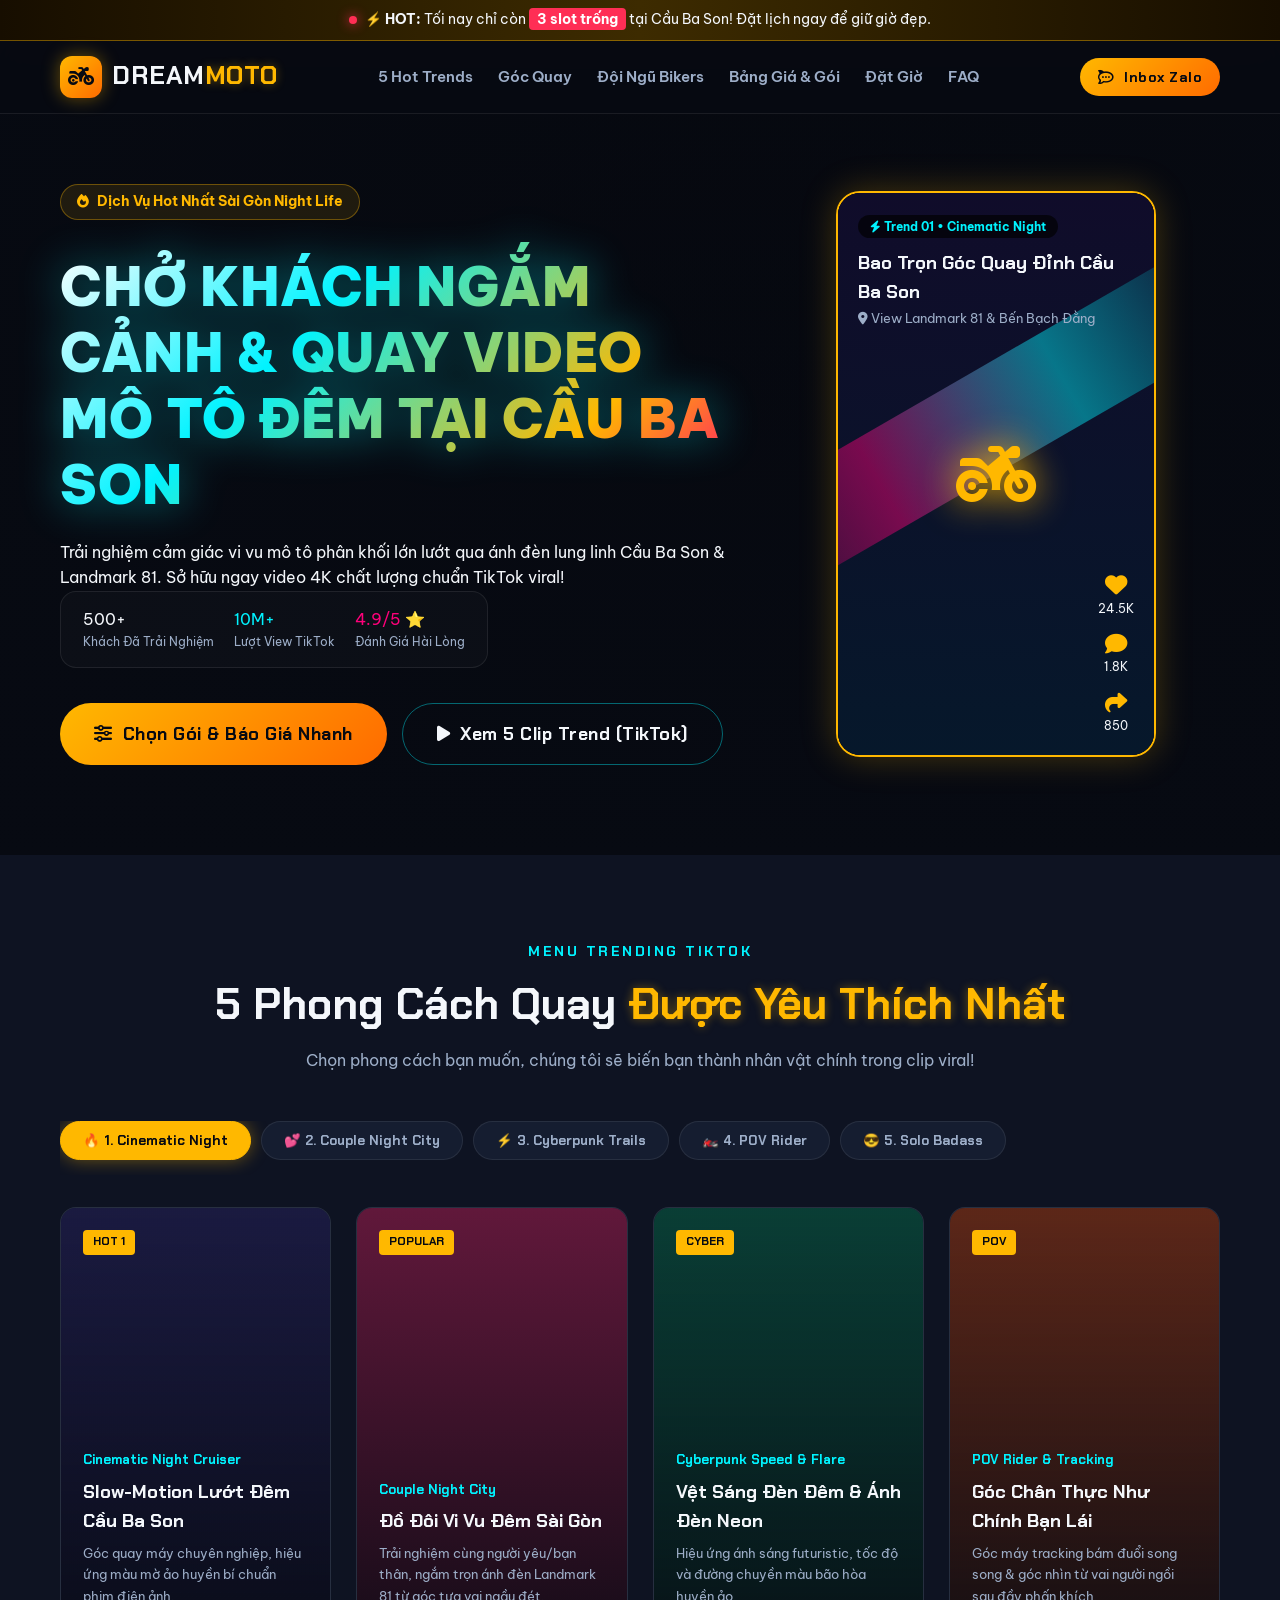
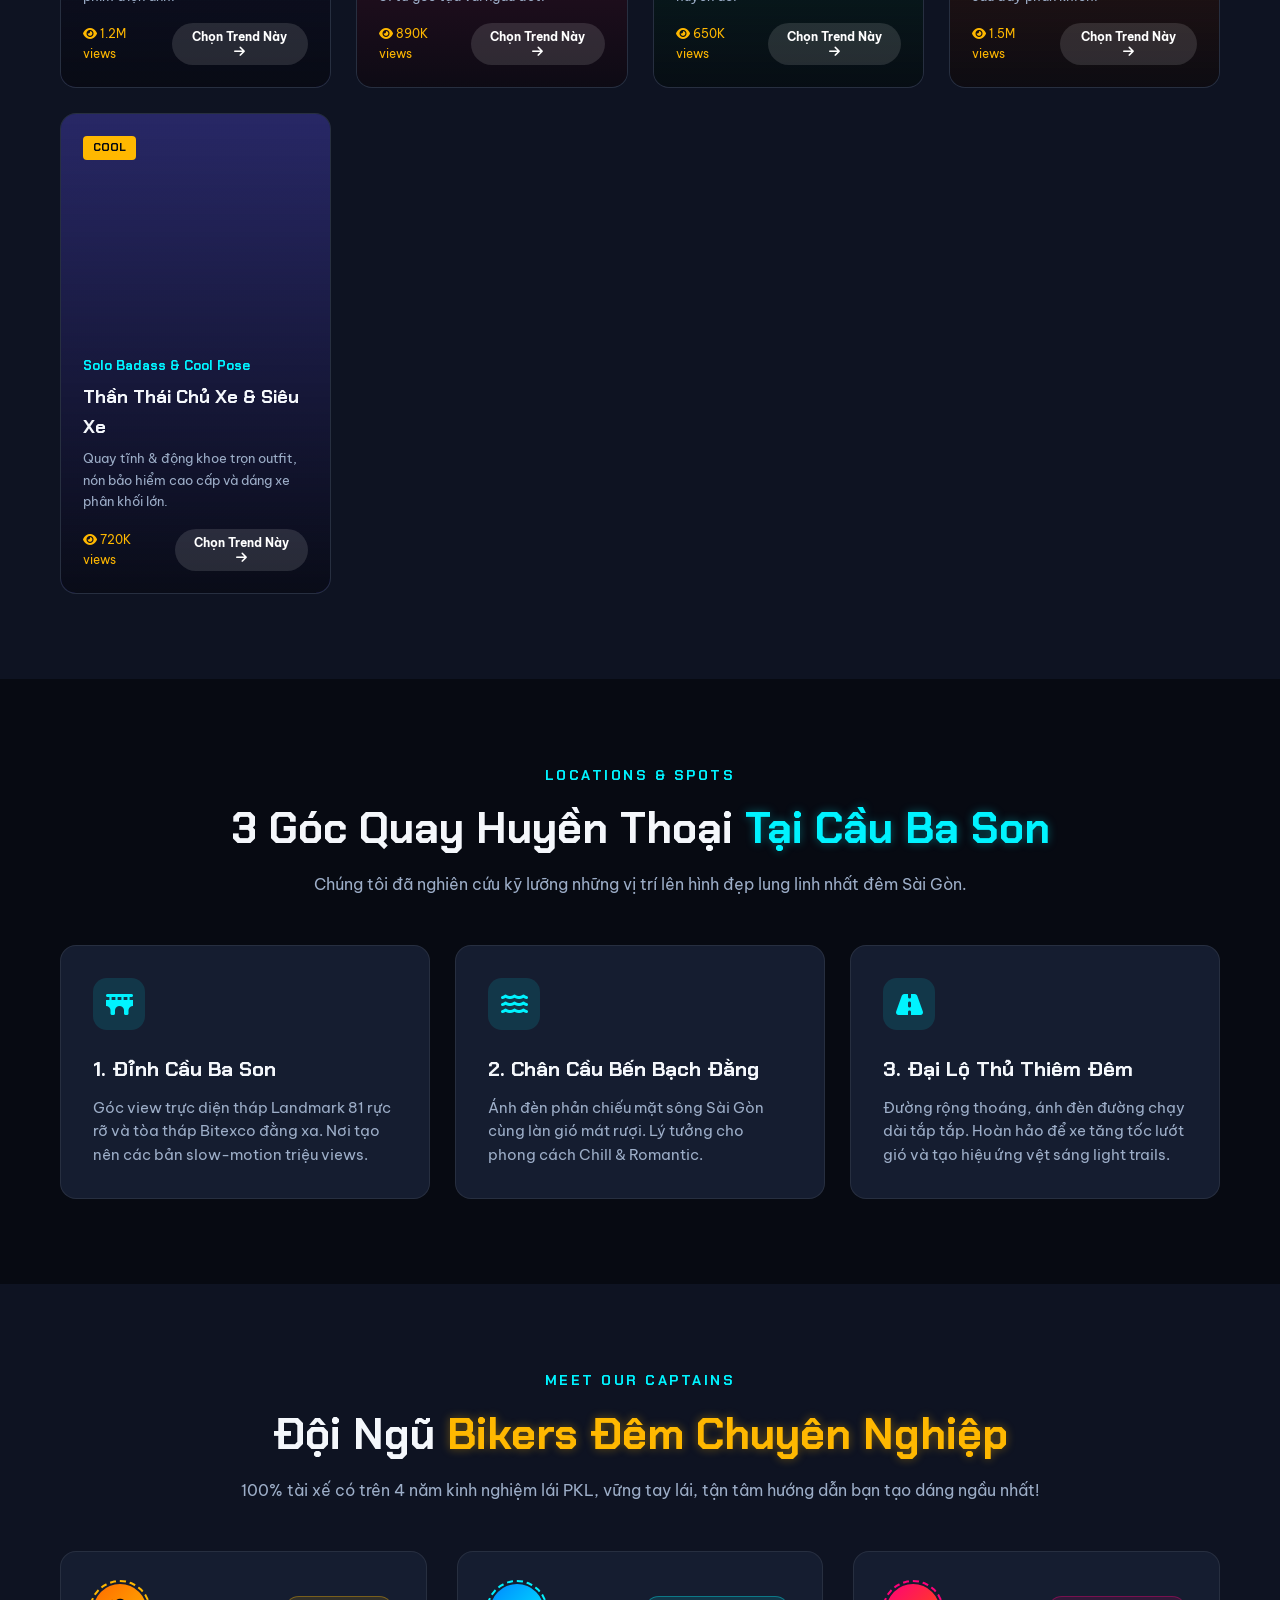
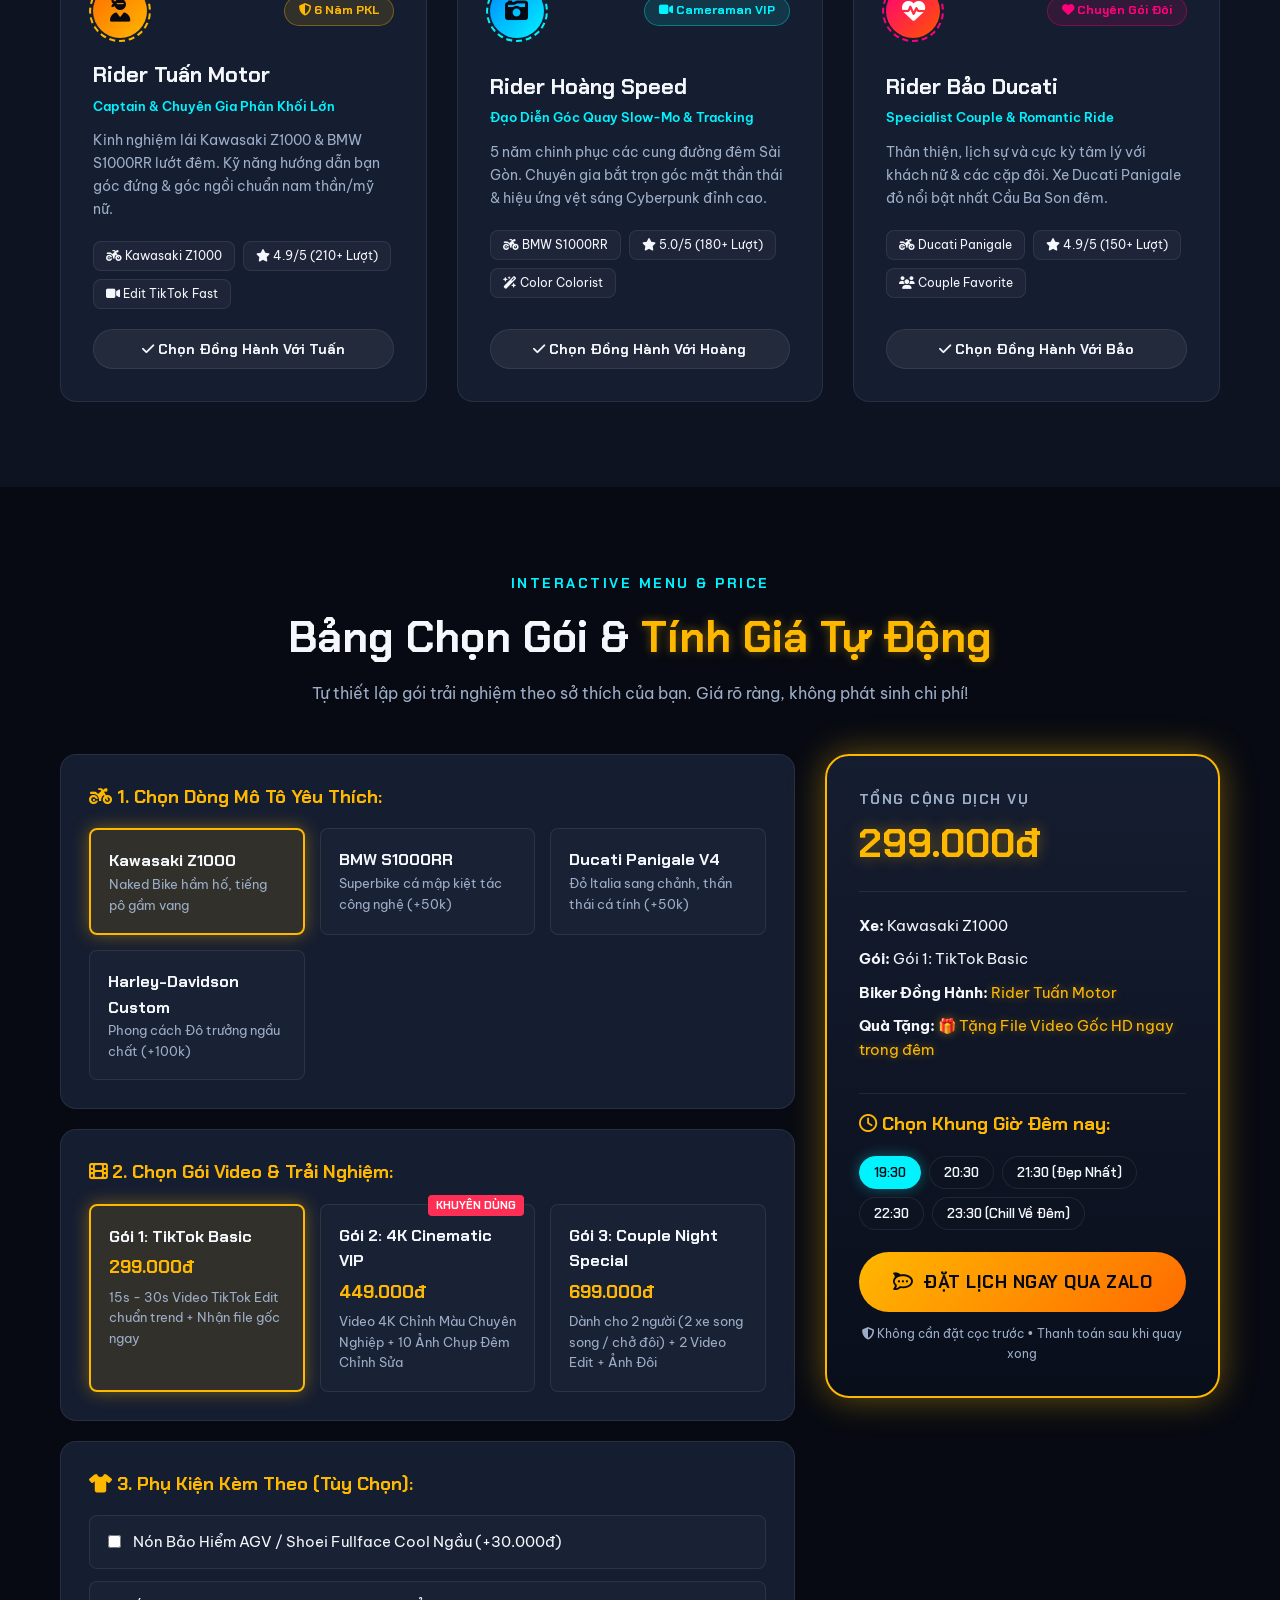
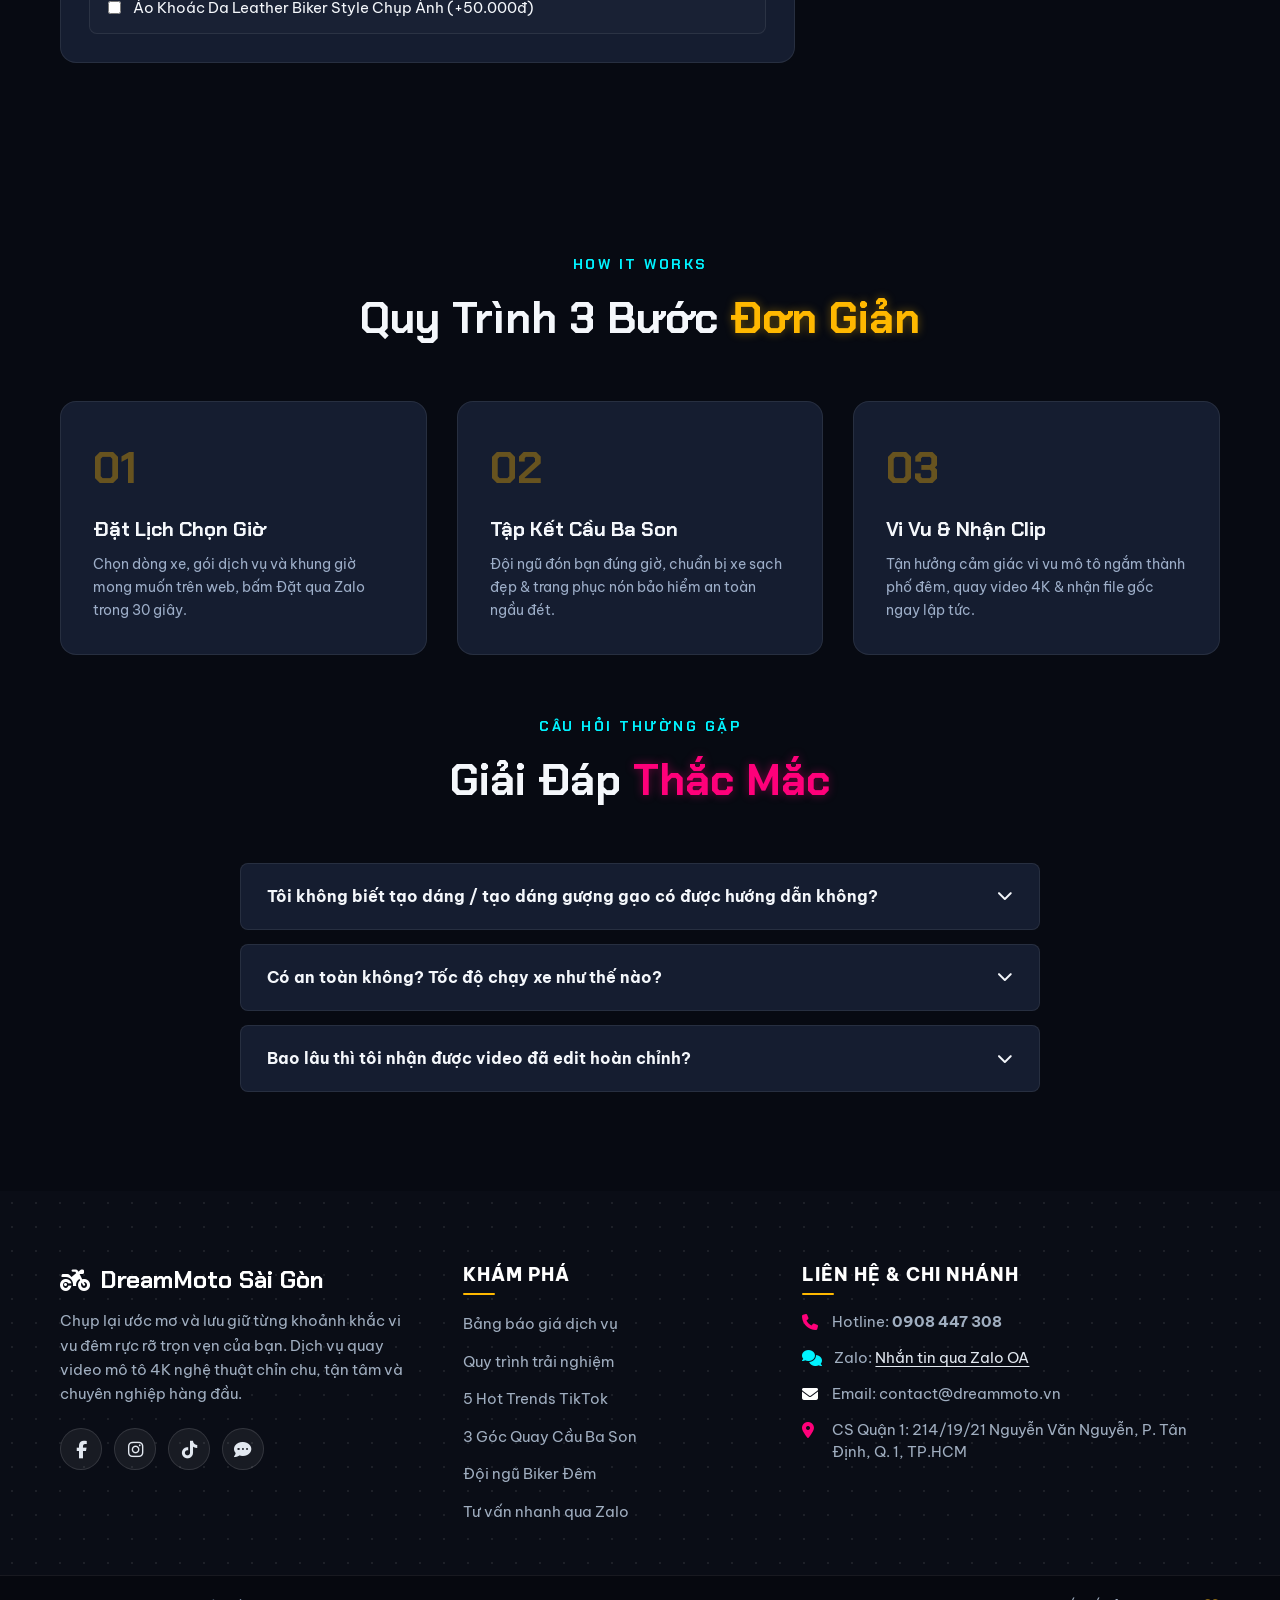
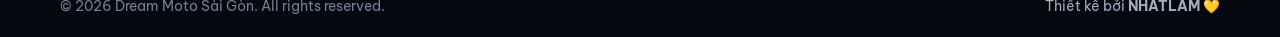
==== DreamMotoNight/index.html @ 0bbf0a32 "Xóa 2 dòng chi nhánh CS Thủ Đức & CS Bạch Đằng ở chân trang theo đúng ảnh chụp yêu cầu của khách hàn" ====
<!DOCTYPE html>
<html lang="vi">
<head>
  <meta charset="UTF-8">
  <meta name="viewport" content="width=device-width, initial-scale=1.0">
  <title>Dream Moto Night Ride | Trải Nghiệm & Quay Video Mô Tô Đêm Cầu Ba Son</title>
  <meta name="description" content="Dịch vụ chở khách ngắm cảnh & quay video mô tô phân khối lớn vào ban đêm tại Cầu Ba Son. Video TikTok/Reels 4K đỉnh cao, nhận file ngay!">
  
  <!-- Google Fonts: Be Vietnam Pro (Chuẩn 100% Tiếng Việt) + Chakra Petch (High-Energy Racing/Cyber) -->
  <link rel="preconnect" href="https://fonts.googleapis.com">
  <link rel="preconnect" href="https://fonts.gstatic.com" crossorigin>
  <link href="https://fonts.googleapis.com/css2?family=Be+Vietnam+Pro:ital,wght@0,400;0,500;0,600;0,700;0,800;0,900;1,400;1,700&family=Chakra+Petch:wght@500;600;700;900&display=swap" rel="stylesheet">
  
  <!-- FontAwesome Icons -->
  <link rel="stylesheet" href="https://cdnjs.cloudflare.com/ajax/libs/font-awesome/6.4.0/css/all.min.css">
  
  <link rel="stylesheet" href="style.css">
</head>
<body>

  <!-- Top Announcement Bar -->
  <div class="announcement-bar">
    <div class="announcement-content">
      <span class="live-dot"></span>
      <span class="announcement-text">⚡ <strong>HOT:</strong> Tối nay chỉ còn <span class="highlight-badge">3 slot trống</span> tại Cầu Ba Son! Đặt lịch ngay để giữ giờ đẹp.</span>
    </div>
  </div>

  <!-- Header / Navigation -->
  <header class="main-header">
    <div class="container header-container">
      <a href="#" class="logo">
        <span class="logo-icon"><i class="fa-solid fa-motorcycle"></i></span>
        <span class="logo-text">DREAM<span class="gold-text">MOTO</span></span>
      </a>
      <nav class="desktop-nav">
        <a href="#trends">5 Hot Trends</a>
        <a href="#spots">Góc Quay</a>
        <a href="#bikers">Đội Ngũ Bikers</a>
        <a href="#calculator">Bảng Giá & Gói</a>
        <a href="#slots">Đặt Giờ</a>
        <a href="#faq">FAQ</a>
      </nav>
      <div class="header-actions">
        <a href="https://zalo.me/0900000000" target="_blank" class="btn btn-primary btn-sm btn-glow">
          <i class="fa-brands fa-rocketchat"></i> Inbox Zalo
        </a>
      </div>
    </div>
  </header>

  <!-- Hero Section -->
  <section id="hero" class="hero-section">
    <!-- Background Video Autoloop (Giảm sáng 65% để tôn chữ) -->
    <video class="hero-video-bg" autoplay loop muted playsinline id="heroVideoBg">
      <source id="heroVideoSource" src="https://assets.mixkit.co/videos/preview/mixkit-top-view-of-motorcycles-driving-on-a-highway-41551-large.mp4" type="video/mp4">
    </video>
    <div class="hero-bg-overlay"></div>
    <div class="container hero-grid">
      <div class="hero-text-content">
        <div class="hero-badge" id="heroBadge">
          <i class="fa-solid fa-fire text-gold"></i> Dịch Vụ Hot Nhất Sài Gòn Night Life
        </div>
        <h1 class="hero-title" id="heroTitle">CHỞ KHÁCH NGẮM CẢNH & QUAY VIDEO MÔ TÔ ĐÊM TẠI CẦU BA SON</h1>
        <p class="hero-subtitle" id="heroSubtitle">Trải nghiệm cảm giác vi vu mô tô phân khối lớn lướt qua ánh đèn lung linh Cầu Ba Son & Landmark 81. Sở hữu ngay video 4K chất lượng chuẩn TikTok viral!</p>

        <!-- Stats Counter -->
        <div class="hero-stats">
          <div class="stat-item">
            <div class="stat-number" id="stat1Num">500+</div>
            <div class="stat-label" id="stat1Txt">Khách Đã Trải Nghiệm</div>
          </div>
          <div class="stat-item">
            <div class="stat-number text-cyan" id="stat2Num">10M+</div>
            <div class="stat-label" id="stat2Txt">Lượt View TikTok</div>
          </div>
          <div class="stat-item">
            <div class="stat-number text-magenta" id="stat3Num">4.9/5 <i class="fa-solid fa-star text-gold" style="font-size:1.1rem"></i></div>
            <div class="stat-label" id="stat3Txt">Đánh Giá Hài Lòng</div>
          </div>
        </div>

        <!-- Hero CTAs -->
        <div class="hero-cta-group">
          <a href="#calculator" class="btn btn-primary btn-lg btn-glow">
            <i class="fa-solid fa-sliders"></i> Chọn Gói & Báo Giá Nhanh
          </a>
          <a href="#trends" class="btn btn-outline btn-lg">
            <i class="fa-solid fa-play"></i> Xem 5 Clip Trend (TikTok)
          </a>
        </div>
      </div>

      <!-- Hero TikTok Card Feature -->
      <div class="hero-visual">
        <div class="hero-card-916">
          <div class="video-preview-box">
            <div class="mock-video-bg">
              <div class="video-light-trail"></div>
              <div class="motorcycle-silhoette">
                <i class="fa-solid fa-motorcycle rider-icon"></i>
              </div>
            </div>
            <div class="video-overlay-info">
              <span class="trend-tag"><i class="fa-solid fa-bolt"></i> Trend 01 • Cinematic Night</span>
              <h3>Bao Trọn Góc Quay Đỉnh Cầu Ba Son</h3>
              <p><i class="fa-solid fa-location-dot"></i> View Landmark 81 & Bến Bạch Đằng</p>
            </div>
            <div class="tiktok-actions-overlay">
              <div class="tiktok-btn"><i class="fa-solid fa-heart"></i> <span>24.5K</span></div>
              <div class="tiktok-btn"><i class="fa-solid fa-comment"></i> <span>1.8K</span></div>
              <div class="tiktok-btn"><i class="fa-solid fa-share"></i> <span>850</span></div>
            </div>
          </div>
        </div>
      </div>
    </div>
  </section>

  <!-- 5 Hot Trends TikTok Showcase Section -->
  <section id="trends" class="trends-section">
    <div class="container">
      <div class="section-header text-center">
        <span class="sub-title">MENU TRENDING TIKTOK</span>
        <h2 class="section-title">5 Phong Cách Quay <span class="gold-text">Được Yêu Thích Nhất</span></h2>
        <p class="section-desc">Chọn phong cách bạn muốn, chúng tôi sẽ biến bạn thành nhân vật chính trong clip viral!</p>
      </div>

      <!-- Trend Filter Tabs -->
      <div class="trend-tabs" id="trendTabs">
        <button class="tab-btn active" data-trend="0">🔥 1. Cinematic Night</button>
        <button class="tab-btn" data-trend="1">💕 2. Couple Night City</button>
        <button class="tab-btn" data-trend="2">⚡ 3. Cyberpunk Trails</button>
        <button class="tab-btn" data-trend="3">🏍️ 4. POV Rider</button>
        <button class="tab-btn" data-trend="4">😎 5. Solo Badass</button>
      </div>

      <!-- 9:16 Video Cards Grid -->
      <div class="trends-grid" id="trendsGrid">
        
        <!-- Card 1 -->
        <div class="trend-card trend-card-active" data-index="0">
          <div class="card-aspect-916">
            <div class="card-bg-gradient gradient-1"></div>
            <div class="card-badge">HOT 1</div>
            <div class="card-content">
              <span class="card-style">Cinematic Night Cruiser</span>
              <h4>Slow-Motion Lướt Đêm Cầu Ba Son</h4>
              <p>Góc quay máy chuyên nghiệp, hiệu ứng màu mờ ảo huyền bí chuẩn phim điện ảnh.</p>
              <div class="card-footer">
                <span class="view-count"><i class="fa-solid fa-eye"></i> 1.2M views</span>
                <button class="btn-select-trend" onclick="selectTrendInCalc('Cinematic Night Cruiser')">Chọn Trend Này <i class="fa-solid fa-arrow-right"></i></button>
              </div>
            </div>
          </div>
        </div>

        <!-- Card 2 -->
        <div class="trend-card" data-index="1">
          <div class="card-aspect-916">
            <div class="card-bg-gradient gradient-2"></div>
            <div class="card-badge">POPULAR</div>
            <div class="card-content">
              <span class="card-style">Couple Night City</span>
              <h4>Đồ Đôi Vi Vu Đêm Sài Gòn</h4>
              <p>Trải nghiệm cùng người yêu/bạn thân, ngắm trọn ánh đèn Landmark 81 từ góc tựa vai ngầu đét.</p>
              <div class="card-footer">
                <span class="view-count"><i class="fa-solid fa-eye"></i> 890K views</span>
                <button class="btn-select-trend" onclick="selectTrendInCalc('Couple Night City')">Chọn Trend Này <i class="fa-solid fa-arrow-right"></i></button>
              </div>
            </div>
          </div>
        </div>

        <!-- Card 3 -->
        <div class="trend-card" data-index="2">
          <div class="card-aspect-916">
            <div class="card-bg-gradient gradient-3"></div>
            <div class="card-badge">CYBER</div>
            <div class="card-content">
              <span class="card-style">Cyberpunk Speed & Flare</span>
              <h4>Vệt Sáng Đèn Đêm & Ánh Đèn Neon</h4>
              <p>Hiệu ứng ánh sáng futuristic, tốc độ và đường chuyền màu bão hòa huyền ảo.</p>
              <div class="card-footer">
                <span class="view-count"><i class="fa-solid fa-eye"></i> 650K views</span>
                <button class="btn-select-trend" onclick="selectTrendInCalc('Cyberpunk Speed & Flare')">Chọn Trend Này <i class="fa-solid fa-arrow-right"></i></button>
              </div>
            </div>
          </div>
        </div>

        <!-- Card 4 -->
        <div class="trend-card" data-index="3">
          <div class="card-aspect-916">
            <div class="card-bg-gradient gradient-4"></div>
            <div class="card-badge">POV</div>
            <div class="card-content">
              <span class="card-style">POV Rider & Tracking</span>
              <h4>Góc Chân Thực Như Chính Bạn Lái</h4>
              <p>Góc máy tracking bám đuổi song song & góc nhìn từ vai người ngồi sau đầy phấn khích.</p>
              <div class="card-footer">
                <span class="view-count"><i class="fa-solid fa-eye"></i> 1.5M views</span>
                <button class="btn-select-trend" onclick="selectTrendInCalc('POV Rider & Tracking')">Chọn Trend Này <i class="fa-solid fa-arrow-right"></i></button>
              </div>
            </div>
          </div>
        </div>

        <!-- Card 5 -->
        <div class="trend-card" data-index="4">
          <div class="card-aspect-916">
            <div class="card-bg-gradient gradient-5"></div>
            <div class="card-badge">COOL</div>
            <div class="card-content">
              <span class="card-style">Solo Badass & Cool Pose</span>
              <h4>Thần Thái Chủ Xe & Siêu Xe</h4>
              <p>Quay tĩnh & động khoe trọn outfit, nón bảo hiểm cao cấp và dáng xe phân khối lớn.</p>
              <div class="card-footer">
                <span class="view-count"><i class="fa-solid fa-eye"></i> 720K views</span>
                <button class="btn-select-trend" onclick="selectTrendInCalc('Solo Badass & Cool Pose')">Chọn Trend Này <i class="fa-solid fa-arrow-right"></i></button>
              </div>
            </div>
          </div>
        </div>

      </div>
    </div>
  </section>

  <!-- Interactive Spot Map Cầu Ba Son Section -->
  <section id="spots" class="spots-section">
    <div class="container">
      <div class="section-header text-center">
        <span class="sub-title">LOCATIONS & SPOTS</span>
        <h2 class="section-title">3 Góc Quay Huyền Thoại <span class="cyan-text">Tại Cầu Ba Son</span></h2>
        <p class="section-desc">Chúng tôi đã nghiên cứu kỹ lưỡng những vị trí lên hình đẹp lung linh nhất đêm Sài Gòn.</p>
      </div>

      <div class="spots-grid">
        <div class="spot-card">
          <div class="spot-icon"><i class="fa-solid fa-bridge"></i></div>
          <h3>1. Đỉnh Cầu Ba Son</h3>
          <p>Góc view trực diện tháp Landmark 81 rực rỡ và tòa tháp Bitexco đằng xa. Nơi tạo nên các bản slow-motion triệu views.</p>
        </div>
        <div class="spot-card">
          <div class="spot-icon"><i class="fa-solid fa-water"></i></div>
          <h3>2. Chân Cầu Bến Bạch Đằng</h3>
          <p>Ánh đèn phản chiếu mặt sông Sài Gòn cùng làn gió mát rượi. Lý tưởng cho phong cách Chill & Romantic.</p>
        </div>
        <div class="spot-card">
          <div class="spot-icon"><i class="fa-solid fa-road"></i></div>
          <h3>3. Đại Lộ Thủ Thiêm Đêm</h3>
          <p>Đường rộng thoáng, ánh đèn đường chạy dài tắp tắp. Hoàn hảo để xe tăng tốc lướt gió và tạo hiệu ứng vệt sáng light trails.</p>
        </div>
      </div>
    </div>
  </section>

  <!-- Biker Team Profile Section -->
  <section id="bikers" class="bikers-section">
    <div class="container">
      <div class="section-header text-center">
        <span class="sub-title">MEET OUR CAPTAINS</span>
        <h2 class="section-title">Đội Ngũ <span class="gold-text">Bikers Đêm Chuyên Nghiệp</span></h2>
        <p class="section-desc">100% tài xế có trên 4 năm kinh nghiệm lái PKL, vững tay lái, tận tâm hướng dẫn bạn tạo dáng ngầu nhất!</p>
      </div>

      <div class="bikers-grid">
        
        <!-- Biker 1 -->
        <div class="biker-card">
          <div class="biker-header">
            <div class="biker-avatar-box">
              <div class="biker-avatar-ring"></div>
              <div class="biker-avatar-icon"><i class="fa-solid fa-user-ninja"></i></div>
            </div>
            <div class="biker-status"><i class="fa-solid fa-shield-halved"></i> 6 Năm PKL</div>
          </div>
          <div class="biker-body">
            <h3>Rider Tuấn Motor</h3>
            <span class="biker-role">Captain & Chuyên Gia Phân Khối Lớn</span>
            <p class="biker-bio">Kinh nghiệm lái Kawasaki Z1000 & BMW S1000RR lướt đêm. Kỹ năng hướng dẫn bạn góc đứng & góc ngồi chuẩn nam thần/mỹ nữ.</p>
            
            <div class="biker-tags">
              <span class="biker-tag"><i class="fa-solid fa-motorcycle"></i> Kawasaki Z1000</span>
              <span class="biker-tag"><i class="fa-solid fa-star text-gold"></i> 4.9/5 (210+ Lượt)</span>
              <span class="biker-tag"><i class="fa-solid fa-video"></i> Edit TikTok Fast</span>
            </div>
          </div>
          <div class="biker-footer">
            <button class="btn-select-biker" onclick="selectBikerInCalc('Rider Tuấn Motor')">
              <i class="fa-solid fa-check"></i> Chọn Đồng Hành Với Tuấn
            </button>
          </div>
        </div>

        <!-- Biker 2 -->
        <div class="biker-card">
          <div class="biker-header">
            <div class="biker-avatar-box">
              <div class="biker-avatar-ring cyan-ring"></div>
              <div class="biker-avatar-icon cyan-bg"><i class="fa-solid fa-camera-retro"></i></div>
            </div>
            <div class="biker-status cyan-status"><i class="fa-solid fa-video"></i> Cameraman VIP</div>
          </div>
          <div class="biker-body">
            <h3>Rider Hoàng Speed</h3>
            <span class="biker-role">Đạo Diễn Góc Quay Slow-Mo & Tracking</span>
            <p class="biker-bio">5 năm chinh phục các cung đường đêm Sài Gòn. Chuyên gia bắt trọn góc mặt thần thái & hiệu ứng vệt sáng Cyberpunk đỉnh cao.</p>
            
            <div class="biker-tags">
              <span class="biker-tag"><i class="fa-solid fa-motorcycle"></i> BMW S1000RR</span>
              <span class="biker-tag"><i class="fa-solid fa-star text-gold"></i> 5.0/5 (180+ Lượt)</span>
              <span class="biker-tag"><i class="fa-solid fa-wand-magic-sparkles"></i> Color Colorist</span>
            </div>
          </div>
          <div class="biker-footer">
            <button class="btn-select-biker" onclick="selectBikerInCalc('Rider Hoàng Speed')">
              <i class="fa-solid fa-check"></i> Chọn Đồng Hành Với Hoàng
            </button>
          </div>
        </div>

        <!-- Biker 3 -->
        <div class="biker-card">
          <div class="biker-header">
            <div class="biker-avatar-box">
              <div class="biker-avatar-ring magenta-ring"></div>
              <div class="biker-avatar-icon magenta-bg"><i class="fa-solid fa-heart-pulse"></i></div>
            </div>
            <div class="biker-status magenta-status"><i class="fa-solid fa-heart"></i> Chuyên Gói Đôi</div>
          </div>
          <div class="biker-body">
            <h3>Rider Bảo Ducati</h3>
            <span class="biker-role">Specialist Couple & Romantic Ride</span>
            <p class="biker-bio">Thân thiện, lịch sự và cực kỳ tâm lý với khách nữ & các cặp đôi. Xe Ducati Panigale đỏ nổi bật nhất Cầu Ba Son đêm.</p>
            
            <div class="biker-tags">
              <span class="biker-tag"><i class="fa-solid fa-motorcycle"></i> Ducati Panigale</span>
              <span class="biker-tag"><i class="fa-solid fa-star text-gold"></i> 4.9/5 (150+ Lượt)</span>
              <span class="biker-tag"><i class="fa-solid fa-users"></i> Couple Favorite</span>
            </div>
          </div>
          <div class="biker-footer">
            <button class="btn-select-biker" onclick="selectBikerInCalc('Rider Bảo Ducati')">
              <i class="fa-solid fa-check"></i> Chọn Đồng Hành Với Bảo
            </button>
          </div>
        </div>

      </div>
    </div>
  </section>

  <!-- Interactive Price Calculator Section -->
  <section id="calculator" class="calculator-section">
    <div class="container">
      <div class="section-header text-center">
        <span class="sub-title">INTERACTIVE MENU & PRICE</span>
        <h2 class="section-title">Bảng Chọn Gói & <span class="gold-text">Tính Giá Tự Động</span></h2>
        <p class="section-desc">Tự thiết lập gói trải nghiệm theo sở thích của bạn. Giá rõ ràng, không phát sinh chi phí!</p>
      </div>

      <div class="calc-wrapper">
        <div class="calc-controls">
          
          <!-- Step 1: Choose Bike -->
          <div class="calc-group">
            <label class="calc-label"><i class="fa-solid fa-motorcycle"></i> 1. Chọn Dòng Mô Tô Yêu Thích:</label>
            <div class="option-grid" id="bikeOptions">
              <div class="option-card active" data-type="bike" data-value="z1000" data-price="0">
                <div class="opt-name">Kawasaki Z1000</div>
                <div class="opt-sub">Naked Bike hầm hố, tiếng pô gầm vang</div>
              </div>
              <div class="option-card" data-type="bike" data-value="s1000rr" data-price="50000">
                <div class="opt-name">BMW S1000RR</div>
                <div class="opt-sub">Superbike cá mập kiệt tác công nghệ (+50k)</div>
              </div>
              <div class="option-card" data-type="bike" data-value="ducati" data-price="50000">
                <div class="opt-name">Ducati Panigale V4</div>
                <div class="opt-sub">Đỏ Italia sang chảnh, thần thái cá tính (+50k)</div>
              </div>
              <div class="option-card" data-type="bike" data-value="harley" data-price="100000">
                <div class="opt-name">Harley-Davidson Custom</div>
                <div class="opt-sub">Phong cách Đô trưởng ngầu chất (+100k)</div>
              </div>
            </div>
          </div>

          <!-- Step 2: Choose Service Package -->
          <div class="calc-group">
            <label class="calc-label"><i class="fa-solid fa-film"></i> 2. Chọn Gói Video & Trải Nghiệm:</label>
            <div class="option-grid" id="serviceOptions">
              <div class="option-card active" data-type="service" data-value="goi1" data-price="299000">
                <div class="opt-name">Gói 1: TikTok Basic</div>
                <div class="opt-price">299.000đ</div>
                <div class="opt-sub">15s - 30s Video TikTok Edit chuẩn trend + Nhận file gốc ngay</div>
              </div>
              <div class="option-card" data-type="service" data-value="goi2" data-price="449000">
                <div class="opt-badge">KHUYÊN DÙNG</div>
                <div class="opt-name">Gói 2: 4K Cinematic VIP</div>
                <div class="opt-price">449.000đ</div>
                <div class="opt-sub">Video 4K Chỉnh Màu Chuyên Nghiệp + 10 Ảnh Chụp Đêm Chỉnh Sửa</div>
              </div>
              <div class="option-card" data-type="service" data-value="goi3" data-price="699000">
                <div class="opt-name">Gói 3: Couple Night Special</div>
                <div class="opt-price">699.000đ</div>
                <div class="opt-sub">Dành cho 2 người (2 xe song song / chở đôi) + 2 Video Edit + Ảnh Đôi</div>
              </div>
            </div>
          </div>

          <!-- Step 3: Addons -->
          <div class="calc-group">
            <label class="calc-label"><i class="fa-solid fa-shirt"></i> 3. Phụ Kiện Kèm Theo (Tùy Chọn):</label>
            <div class="checkbox-options">
              <label class="checkbox-card">
                <input type="checkbox" id="addonHelmet" value="30000" onchange="updatePrice()">
                <span class="chk-text">Nón Bảo Hiểm AGV / Shoei Fullface Cool Ngầu (+30.000đ)</span>
              </label>
              <label class="checkbox-card">
                <input type="checkbox" id="addonJacket" value="50000" onchange="updatePrice()">
                <span class="chk-text">Áo Khoác Da Leather Biker Style Chụp Ảnh (+50.000đ)</span>
              </label>
            </div>
          </div>

        </div>

        <!-- Price Summary & Zalo Action -->
        <div class="calc-summary-box">
          <div class="summary-header">
            <h3>TỔNG CỘNG DỊCH VỤ</h3>
            <span class="price-display" id="totalPriceDisplay">299.000đ</span>
          </div>

          <div class="summary-details" id="summaryDetails">
            <p><strong>Xe:</strong> <span id="sumBike">Kawasaki Z1000</span></p>
            <p><strong>Gói:</strong> <span id="sumService">Gói 1: TikTok Basic</span></p>
            <p><strong>Biker Đồng Hành:</strong> <span id="sumBiker" class="gold-text">Rider Tuấn Motor (Mặc Định)</span></p>
            <p><strong>Quà Tặng:</strong> <span class="gold-text">🎁 Tặng File Video Gốc HD ngay trong đêm</span></p>
          </div>

          <!-- Realtime Slot Picker inside Calculator -->
          <div id="slots" class="slot-picker-box">
            <label class="calc-label"><i class="fa-regular fa-clock"></i> Chọn Khung Giờ Đêm nay:</label>
            <div class="slot-chips" id="slotChips">
              <button class="slot-chip active" data-slot="19:30">19:30</button>
              <button class="slot-chip" data-slot="20:30">20:30</button>
              <button class="slot-chip" data-slot="21:30">21:30 (Đẹp Nhất)</button>
              <button class="slot-chip" data-slot="22:30">22:30</button>
              <button class="slot-chip" data-slot="23:30">23:30 (Chill Về Đêm)</button>
            </div>
          </div>

          <div class="summary-action">
            <a href="#" id="zaloBookingBtn" class="btn btn-primary btn-block btn-lg btn-glow" target="_blank">
              <i class="fa-brands fa-rocketchat"></i> ĐẶT LỊCH NGAY QUA ZALO
            </a>
            <span class="micro-note"><i class="fa-solid fa-shield-halved"></i> Không cần đặt cọc trước • Thanh toán sau khi quay xong</span>
          </div>
        </div>
      </div>

    </div>
  </section>

  <!-- Process & FAQ Section -->
  <section id="faq" class="faq-section">
    <div class="container">
      
      <!-- 3 Steps -->
      <div class="process-wrapper">
        <div class="section-header text-center">
          <span class="sub-title">HOW IT WORKS</span>
          <h2 class="section-title">Quy Trình 3 Bước <span class="gold-text">Đơn Giản</span></h2>
        </div>
        <div class="process-grid">
          <div class="process-card">
            <div class="step-num">01</div>
            <h3>Đặt Lịch Chọn Giờ</h3>
            <p>Chọn dòng xe, gói dịch vụ và khung giờ mong muốn trên web, bấm Đặt qua Zalo trong 30 giây.</p>
          </div>
          <div class="process-card">
            <div class="step-num">02</div>
            <h3>Tập Kết Cầu Ba Son</h3>
            <p>Đội ngũ đón bạn đúng giờ, chuẩn bị xe sạch đẹp & trang phục nón bảo hiểm an toàn ngầu đét.</p>
          </div>
          <div class="process-card">
            <div class="step-num">03</div>
            <h3>Vi Vu & Nhận Clip</h3>
            <p>Tận hưởng cảm giác vi vu mô tô ngắm thành phố đêm, quay video 4K & nhận file gốc ngay lập tức.</p>
          </div>
        </div>
      </div>

      <!-- FAQ Accordion -->
      <div class="faq-wrapper">
        <div class="section-header text-center">
          <span class="sub-title">CÂU HỎI THƯỜNG GẶP</span>
          <h2 class="section-title">Giải Đáp <span class="magenta-text">Thắc Mắc</span></h2>
        </div>

        <div class="faq-accordion">
          <div class="faq-item">
            <div class="faq-question">
              <span>Tôi không biết tạo dáng / tạo dáng gượng gạo có được hướng dẫn không?</span>
              <i class="fa-solid fa-chevron-down faq-icon"></i>
            </div>
            <div class="faq-answer">
              <p>Yên tâm 100%! Cameraman và tài xế của Dream Moto sẽ hướng dẫn bạn từng góc nhìn, cách tựa lưng, vuốt tóc, tạo dáng sao cho tự nhiên và thần thái nhất.</p>
            </div>
          </div>

          <div class="faq-item">
            <div class="faq-question">
              <span>Có an toàn không? Tốc độ chạy xe như thế nào?</span>
              <i class="fa-solid fa-chevron-down faq-icon"></i>
            </div>
            <div class="faq-answer">
              <p>Rất an toàn. Đội ngũ tài xế của chúng tôi có nhiều năm kinh nghiệm lái PKL, chạy với tốc độ vừa phải (30-40km/h) tuân thủ luật giao thông để bạn vừa ngắm cảnh vừa quay video đẹp nhất.</p>
            </div>
          </div>

          <div class="faq-item">
            <div class="faq-question">
              <span>Bao lâu thì tôi nhận được video đã edit hoàn chỉnh?</span>
              <i class="fa-solid fa-chevron-down faq-icon"></i>
            </div>
            <div class="faq-answer">
              <p>File video gốc HD sẽ chuyển thẳng sang điện thoại của bạn ngay sau buổi quay. Video edit chuẩn trend TikTok 4K sẽ được gửi qua Zalo cho bạn trong vòng 24h!</p>
            </div>
          </div>
        </div>
      </div>

    </div>
  </section>

  <!-- Premium 3-Column Footer Section (Tiệm Ảnh Trái Thơm Style) -->
  <footer class="footer-tiemanh-style">
    <div class="container footer-grid-3col">
      
      <!-- Col 1: Brand & Socials -->
      <div class="footer-col-brand">
        <div class="footer-logo">
          <i class="fa-solid fa-motorcycle text-gold"></i>
          <span>Dream<span class="text-gold">Moto</span> Sài Gòn</span>
        </div>
        <p class="footer-bio-text" id="footerBioText">
          Chụp lại ước mơ và lưu giữ từng khoảnh khắc vi vu đêm rực rỡ trọn vẹn của bạn. Dịch vụ quay video mô tô 4K nghệ thuật chỉn chu, tận tâm và chuyên nghiệp hàng đầu.
        </p>
        <div class="footer-social-circles">
          <a href="#" class="social-circle-btn" aria-label="Facebook"><i class="fa-brands fa-facebook-f"></i></a>
          <a href="#" class="social-circle-btn" aria-label="Instagram"><i class="fa-brands fa-instagram"></i></a>
          <a href="#" class="social-circle-btn" aria-label="TikTok"><i class="fa-brands fa-tiktok"></i></a>
          <a href="https://zalo.me/0900000000" target="_blank" class="social-circle-btn" aria-label="Zalo"><i class="fa-solid fa-comment-dots"></i></a>
        </div>
      </div>

      <!-- Col 2: KHÁM PHÁ (Quick Navigation) -->
      <div class="footer-col-nav">
        <h4 class="footer-col-title">KHÁM PHÁ</h4>
        <ul class="footer-link-list">
          <li><a href="#calculator">Bảng báo giá dịch vụ</a></li>
          <li><a href="#process">Quy trình trải nghiệm</a></li>
          <li><a href="#trends">5 Hot Trends TikTok</a></li>
          <li><a href="#spots">3 Góc Quay Cầu Ba Son</a></li>
          <li><a href="#bikers">Đội ngũ Biker Đêm</a></li>
          <li><a href="https://zalo.me/0900000000" target="_blank" id="footerZaloQuick">Tư vấn nhanh qua Zalo</a></li>
        </ul>
      </div>

      <!-- Col 3: LIÊN HỆ & CHI NHÁNH -->
      <div class="footer-col-contact">
        <h4 class="footer-col-title">LIÊN HỆ & CHI NHÁNH</h4>
        <ul class="footer-contact-items">
          <li>
            <i class="fa-solid fa-phone text-magenta"></i>
            <span>Hotline: <strong class="text-gold" id="footerHotline">0908 447 308</strong></span>
          </li>
          <li>
            <i class="fa-solid fa-comments text-cyan"></i>
            <span>Zalo: <a href="https://zalo.me/0900000000" target="_blank" class="text-link-white" id="footerZaloOa">Nhắn tin qua Zalo OA</a></span>
          </li>
          <li>
            <i class="fa-solid fa-envelope text-white"></i>
            <span>Email: <span id="footerEmail">contact@dreammoto.vn</span></span>
          </li>
          <li>
            <i class="fa-solid fa-location-dot text-magenta"></i>
            <span id="footerCS1">CS Quận 1: 214/19/21 Nguyễn Văn Nguyễn, P. Tân Định, Q. 1</span>
          </li>
        </ul>
      </div>

    </div>
    
    <!-- Footer Bottom Copyright Bar -->
    <div class="footer-bottom-bar">
      <div class="container footer-bottom-flex">
        <span>&copy; 2026 Dream Moto Sài Gòn. All rights reserved.</span>
        <span class="designer-tag">Thiết kế bởi <strong class="text-gold">NHATLAM 💛</strong></span>
      </div>
    </div>
  </footer>

  <!-- Sticky Mobile Action Bar -->
  <div class="mobile-sticky-bar">
    <div class="mobile-sticky-info">
      <span class="mobile-price-title">Giá từ:</span>
      <span class="mobile-price" id="mobilePriceDisplay">299.000đ</span>
    </div>
    <a href="#calculator" class="btn btn-primary btn-sm btn-glow">
      <i class="fa-solid fa-calendar-check"></i> Đặt Lịch Ngay
    </a>
  </div>

  <script src="data-config.js"></script>
  <script src="app.js"></script>
</body>
</html>
---- DreamMotoNight/style.css ----
/* -------------------------------------------------------------------------- */
/* DREAM MOTO NIGHT RIDE - MIDNIGHT CYBERPUNK NEON DESIGN SYSTEM              */
/* FONTS: Be Vietnam Pro (Chuẩn 100% Tiếng Việt) + Chakra Petch (High-Energy) */
/* -------------------------------------------------------------------------- */

:root {
  /* Background Palette */
  --bg-dark: #070A12;
  --bg-surface: #0E1322;
  --bg-card: #151D30;
  --bg-card-hover: #1C2740;

  /* Vibrant Midnight Neon Palette */
  --neon-gold: #FFB800;
  --neon-gold-glow: rgba(255, 184, 0, 0.4);
  
  --neon-cyan: #00F3FF;
  --neon-cyan-glow: rgba(0, 243, 255, 0.35);
  
  --neon-magenta: #FF007A;
  --neon-magenta-glow: rgba(255, 0, 122, 0.4);
  
  --neon-red: #FF2E55;
  --neon-green: #00FF88;
  
  /* Text Palette */
  --text-main: #F4F7FB;
  --text-muted: #9DAEC8;
  --text-dark: #070A12;
  
  /* Borders & Shadows */
  --border-color: rgba(255, 255, 255, 0.08);
  --border-glow: rgba(255, 184, 0, 0.3);
  
  /* Typography System */
  --font-heading: 'Chakra Petch', 'Be Vietnam Pro', sans-serif;
  --font-body: 'Be Vietnam Pro', sans-serif;
  
  --radius-sm: 8px;
  --radius-md: 16px;
  --radius-lg: 24px;
  --radius-full: 9999px;
  
  --transition: all 0.3s cubic-bezier(0.4, 0, 0.2, 1);
}

/* Reset & Base */
* {
  margin: 0;
  padding: 0;
  box-sizing: border-box;
}

html {
  scroll-behavior: smooth;
  font-family: var(--font-body);
  background-color: var(--bg-dark);
  color: var(--text-main);
  overflow-x: hidden;
  -webkit-font-smoothing: antialiased;
  -moz-osx-font-smoothing: grayscale;
}

body {
  line-height: 1.6;
  padding-bottom: 70px; /* Space for mobile sticky bar */
}

@media (min-width: 992px) {
  body {
    padding-bottom: 0;
  }
}

a {
  text-decoration: none;
  color: inherit;
}

button {
  cursor: pointer;
  border: none;
  outline: none;
  font-family: inherit;
}

.container {
  width: 100%;
  max-width: 1200px;
  margin: 0 auto;
  padding: 0 20px;
}

.text-center { text-align: center; }
.gold-text { color: var(--neon-gold); text-shadow: 0 0 10px var(--neon-gold-glow); }
.cyan-text { color: var(--neon-cyan); text-shadow: 0 0 10px var(--neon-cyan-glow); }
.magenta-text { color: var(--neon-magenta); text-shadow: 0 0 10px var(--neon-magenta-glow); }
.gradient-text {
  background: linear-gradient(135deg, var(--neon-gold) 0%, #FF6B00 50%, var(--neon-cyan) 100%);
  -webkit-background-clip: text;
  -webkit-text-fill-color: transparent;
}

/* Announcement Bar */
.announcement-bar {
  background: linear-gradient(90deg, #170E00 0%, #3D2B00 50%, #170E00 100%);
  border-bottom: 1px solid rgba(255, 184, 0, 0.4);
  padding: 9px 15px;
  font-size: 0.85rem;
  text-align: center;
}

.announcement-content {
  display: inline-flex;
  align-items: center;
  gap: 8px;
}

.live-dot {
  width: 8px;
  height: 8px;
  background-color: var(--neon-red);
  border-radius: 50%;
  box-shadow: 0 0 12px var(--neon-red);
  animation: pulse 1.5s infinite;
}

@keyframes pulse {
  0% { transform: scale(0.95); opacity: 0.8; }
  50% { transform: scale(1.25); opacity: 1; }
  100% { transform: scale(0.95); opacity: 0.8; }
}

.highlight-badge {
  background: var(--neon-red);
  color: #fff;
  padding: 2px 8px;
  border-radius: 4px;
  font-weight: 700;
}

/* Header */
.main-header {
  position: sticky;
  top: 0;
  z-index: 1000;
  background: rgba(7, 10, 18, 0.88);
  backdrop-filter: blur(16px);
  border-bottom: 1px solid var(--border-color);
  padding: 15px 0;
}

.header-container {
  display: flex;
  align-items: center;
  justify-content: space-between;
}

.logo {
  display: flex;
  align-items: center;
  gap: 10px;
  font-family: var(--font-heading);
  font-size: 1.6rem;
  font-weight: 900;
  letter-spacing: 0.5px;
}

.logo-icon {
  width: 42px;
  height: 42px;
  background: linear-gradient(135deg, var(--neon-gold), #FF6B00);
  color: var(--text-dark);
  border-radius: 12px;
  display: flex;
  align-items: center;
  justify-content: center;
  font-size: 1.3rem;
  box-shadow: 0 0 18px var(--neon-gold-glow);
}

.desktop-nav {
  display: none;
  gap: 25px;
  font-weight: 600;
  font-size: 0.95rem;
}

.desktop-nav a {
  transition: var(--transition);
  color: var(--text-muted);
}

.desktop-nav a:hover {
  color: var(--neon-gold);
}

@media (min-width: 992px) {
  .desktop-nav {
    display: flex;
  }
}

/* Buttons */
.btn {
  display: inline-flex;
  align-items: center;
  justify-content: center;
  gap: 10px;
  padding: 12px 24px;
  border-radius: var(--radius-full);
  font-family: var(--font-heading);
  font-weight: 700;
  font-size: 1rem;
  transition: var(--transition);
  text-align: center;
  letter-spacing: 0.5px;
}

.btn-primary {
  background: linear-gradient(135deg, var(--neon-gold) 0%, #FF6B00 100%);
  color: var(--text-dark);
}

.btn-glow:hover {
  transform: translateY(-2px);
  box-shadow: 0 0 25px var(--neon-gold-glow);
}

.btn-outline {
  background: transparent;
  border: 1px solid rgba(0, 243, 255, 0.4);
  color: var(--text-main);
}

.btn-outline:hover {
  border-color: var(--neon-cyan);
  color: var(--neon-cyan);
  box-shadow: 0 0 20px var(--neon-cyan-glow);
}

.btn-sm { padding: 8px 18px; font-size: 0.88rem; }
.btn-lg { padding: 16px 34px; font-size: 1.1rem; }
.btn-block { width: 100%; }

/* Hero Section */
.hero-section {
  position: relative;
  padding: 70px 0 90px;
  overflow: hidden;
  background: #000;
}

.hero-video-bg {
  position: absolute;
  top: 50%;
  left: 50%;
  min-width: 100%;
  min-height: 100%;
  width: auto;
  height: auto;
  object-fit: cover;
  transform: translate(-50%, -50%);
  z-index: 0;
  filter: brightness(0.35) contrast(1.15); /* Giảm sáng 65% để giữ tương phản tuyệt đối cho chữ */
  pointer-events: none;
}

.hero-bg-overlay {
  position: absolute;
  inset: 0;
  background: radial-gradient(circle at 60% 40%, rgba(7, 10, 18, 0.55) 0%, rgba(7, 10, 18, 0.92) 80%),
              linear-gradient(180deg, rgba(7, 10, 18, 0.6) 0%, #070A12 100%);
  z-index: 1;
}

.hero-grid {
  position: relative;
  z-index: 2;
  display: grid;
  grid-template-columns: 1fr;
  gap: 40px;
  align-items: center;
}

@media (min-width: 992px) {
  .hero-grid {
    grid-template-columns: 1.2fr 0.8fr;
  }
}

.hero-badge {
  display: inline-flex;
  align-items: center;
  gap: 8px;
  background: rgba(255, 184, 0, 0.1);
  border: 1px solid rgba(255, 184, 0, 0.35);
  padding: 6px 16px;
  border-radius: var(--radius-full);
  font-size: 0.85rem;
  font-weight: 700;
  color: var(--neon-gold);
  margin-bottom: 22px;
}

.hero-title {
  font-family: var(--font-head);
  font-size: 2.8rem;
  font-weight: 900;
  line-height: 1.25;
  margin-bottom: 22px;
  text-transform: uppercase;
  letter-spacing: 0.5px;
  padding-top: 12px;
  background: linear-gradient(135deg, #FFFFFF 0%, #00F3FF 35%, #FFB800 75%, #FF007A 100%);
  -webkit-background-clip: text;
  -webkit-text-fill-color: transparent;
  background-clip: text;
  filter: drop-shadow(0 0 22px rgba(0, 243, 255, 0.45));
}

.highlight-cyan {
  color: #00F3FF;
  background: linear-gradient(135deg, #00F3FF 0%, #00FF88 100%);
  -webkit-background-clip: text;
  -webkit-text-fill-color: transparent;
  background-clip: text;
  filter: drop-shadow(0 0 16px rgba(0, 243, 255, 0.7));
  display: inline;
}

.highlight-gold {
  color: #FFB800;
  background: linear-gradient(135deg, #FFE600 0%, #FFB800 60%, #FF7700 100%);
  -webkit-background-clip: text;
  -webkit-text-fill-color: transparent;
  background-clip: text;
  filter: drop-shadow(0 0 16px rgba(255, 184, 0, 0.75));
  display: inline;
}

@media (min-width: 768px) {
  .hero-title { font-size: 3.3rem; }
}

.hero-description {
  font-size: 1.05rem;
  color: var(--text-muted);
  margin-bottom: 32px;
  max-width: 580px;
}

.hero-stats {
  display: flex;
  align-items: center;
  gap: 20px;
  margin-bottom: 35px;
  background: rgba(255, 255, 255, 0.025);
  border: 1px solid var(--border-color);
  padding: 15px 22px;
  border-radius: var(--radius-md);
  width: fit-content;
}

.stat-num {
  font-family: var(--font-heading);
  font-size: 1.4rem;
  font-weight: 900;
  color: var(--neon-gold);
  display: block;
}

.stat-label {
  font-size: 0.75rem;
  color: var(--text-muted);
}

.stat-divider {
  width: 1px;
  height: 32px;
  background: var(--border-color);
}

.hero-cta-group {
  display: flex;
  flex-wrap: wrap;
  gap: 15px;
}

/* Hero TikTok Card 9:16 */
.hero-visual {
  display: flex;
  justify-content: center;
}

.hero-card-916 {
  width: 100%;
  max-width: 320px;
  background: var(--bg-card);
  border: 2px solid var(--neon-gold);
  border-radius: var(--radius-lg);
  overflow: hidden;
  box-shadow: 0 0 35px rgba(255, 184, 0, 0.25);
}

.video-preview-box {
  position: relative;
  aspect-ratio: 9/16;
  background: #000;
  display: flex;
  flex-direction: column;
  justify-content: space-between;
  padding: 20px;
  overflow: hidden;
}

.mock-video-bg {
  position: absolute;
  inset: 0;
  background: linear-gradient(180deg, #100C2A 0%, #06182B 100%);
  display: flex;
  align-items: center;
  justify-content: center;
}

.video-light-trail {
  position: absolute;
  width: 200%;
  height: 100px;
  background: linear-gradient(90deg, transparent, var(--neon-magenta), var(--neon-cyan), transparent);
  transform: rotate(-30deg) translateY(-50%);
  opacity: 0.45;
  animation: moveTrails 4s linear infinite;
}

@keyframes moveTrails {
  0% { transform: rotate(-30deg) translateX(-50%); }
  100% { transform: rotate(-30deg) translateX(50%); }
}

.rider-icon {
  font-size: 4rem;
  color: var(--neon-gold);
  filter: drop-shadow(0 0 18px var(--neon-gold));
}

.video-overlay-info {
  position: relative;
  z-index: 2;
}

.trend-tag {
  background: rgba(0, 0, 0, 0.65);
  backdrop-filter: blur(8px);
  padding: 4px 12px;
  border-radius: var(--radius-full);
  font-size: 0.75rem;
  color: var(--neon-cyan);
  font-weight: 700;
}

.video-overlay-info h3 {
  font-family: var(--font-heading);
  font-size: 1.15rem;
  margin-top: 10px;
}

.video-overlay-info p {
  font-size: 0.8rem;
  color: var(--text-muted);
}

.tiktok-actions-overlay {
  position: relative;
  z-index: 2;
  align-self: flex-end;
  display: flex;
  flex-direction: column;
  gap: 15px;
}

.tiktok-btn {
  display: flex;
  flex-direction: column;
  align-items: center;
  font-size: 0.75rem;
}

.tiktok-btn i {
  font-size: 1.4rem;
  margin-bottom: 2px;
  color: var(--neon-gold);
}

/* Section Shared Headers */
.section-header {
  margin-bottom: 48px;
}

.sub-title {
  font-family: var(--font-heading);
  color: var(--neon-cyan);
  font-size: 0.88rem;
  font-weight: 800;
  letter-spacing: 2.5px;
  display: block;
  margin-bottom: 8px;
}

.section-title {
  font-family: var(--font-heading);
  font-size: 2.1rem;
  font-weight: 800;
}

@media (min-width: 768px) {
  .section-title { font-size: 2.7rem; }
}

.section-desc {
  color: var(--text-muted);
  font-size: 1.02rem;
  margin-top: 8px;
}

/* Trends Section */
.trends-section {
  padding: 85px 0;
  background: var(--bg-surface);
}

.trend-tabs {
  display: flex;
  gap: 10px;
  overflow-x: auto;
  padding-bottom: 15px;
  margin-bottom: 32px;
  scrollbar-width: thin;
}

.tab-btn {
  background: var(--bg-card);
  border: 1px solid var(--border-color);
  color: var(--text-muted);
  padding: 10px 22px;
  border-radius: var(--radius-full);
  font-family: var(--font-heading);
  font-weight: 700;
  white-space: nowrap;
  transition: var(--transition);
}

.tab-btn.active, .tab-btn:hover {
  background: var(--neon-gold);
  color: var(--text-dark);
  border-color: var(--neon-gold);
  box-shadow: 0 0 18px var(--neon-gold-glow);
}

.trends-grid {
  display: grid;
  grid-template-columns: repeat(auto-fit, minmax(240px, 1fr));
  gap: 25px;
}

.trend-card {
  background: var(--bg-card);
  border-radius: var(--radius-md);
  overflow: hidden;
  border: 1px solid var(--border-color);
  transition: var(--transition);
}

.trend-card:hover {
  transform: translateY(-5px);
  border-color: var(--neon-cyan);
  box-shadow: 0 0 22px var(--neon-cyan-glow);
}

.card-aspect-916 {
  position: relative;
  aspect-ratio: 9/16;
  padding: 22px;
  display: flex;
  flex-direction: column;
  justify-content: space-between;
}

.card-bg-gradient {
  position: absolute;
  inset: 0;
  z-index: 1;
}

.gradient-1 { background: linear-gradient(180deg, rgba(17,24,39,0.3) 0%, rgba(7,10,18,0.95) 100%), #1E1B4B; }
.gradient-2 { background: linear-gradient(180deg, rgba(17,24,39,0.3) 0%, rgba(7,10,18,0.95) 100%), #831843; }
.gradient-3 { background: linear-gradient(180deg, rgba(17,24,39,0.3) 0%, rgba(7,10,18,0.95) 100%), #064E3B; }
.gradient-4 { background: linear-gradient(180deg, rgba(17,24,39,0.3) 0%, rgba(7,10,18,0.95) 100%), #7C2D12; }
.gradient-5 { background: linear-gradient(180deg, rgba(17,24,39,0.3) 0%, rgba(7,10,18,0.95) 100%), #312E81; }

.card-badge {
  position: relative;
  z-index: 2;
  align-self: flex-start;
  background: var(--neon-gold);
  color: var(--text-dark);
  font-family: var(--font-heading);
  font-size: 0.72rem;
  font-weight: 900;
  padding: 3px 10px;
  border-radius: 4px;
}

.card-content {
  position: relative;
  z-index: 2;
}

.card-style {
  font-family: var(--font-heading);
  font-size: 0.82rem;
  color: var(--neon-cyan);
  font-weight: 700;
}

.card-content h4 {
  font-family: var(--font-heading);
  font-size: 1.15rem;
  margin: 6px 0;
}

.card-content p {
  font-size: 0.84rem;
  color: var(--text-muted);
  margin-bottom: 16px;
}

.card-footer {
  display: flex;
  align-items: center;
  justify-content: space-between;
  gap: 10px;
}

.view-count {
  font-size: 0.78rem;
  color: var(--neon-gold);
}

.btn-select-trend {
  background: rgba(255, 255, 255, 0.12);
  color: #fff;
  padding: 6px 14px;
  border-radius: var(--radius-full);
  font-size: 0.78rem;
  font-weight: 700;
  transition: var(--transition);
}

.btn-select-trend:hover {
  background: var(--neon-gold);
  color: var(--text-dark);
}

/* Spots Section */
.spots-section {
  padding: 85px 0;
}

.spots-grid {
  display: grid;
  grid-template-columns: repeat(auto-fit, minmax(280px, 1fr));
  gap: 25px;
}

.spot-card {
  background: var(--bg-card);
  border: 1px solid var(--border-color);
  padding: 32px;
  border-radius: var(--radius-md);
  transition: var(--transition);
}

.spot-card:hover {
  border-color: var(--neon-gold);
  transform: translateY(-4px);
  box-shadow: 0 0 20px rgba(255, 184, 0, 0.2);
}

.spot-icon {
  width: 52px;
  height: 52px;
  background: rgba(0, 243, 255, 0.12);
  color: var(--neon-cyan);
  border-radius: 14px;
  display: flex;
  align-items: center;
  justify-content: center;
  font-size: 1.5rem;
  margin-bottom: 22px;
}

.spot-card h3 {
  font-family: var(--font-heading);
  font-size: 1.3rem;
  margin-bottom: 10px;
}

.spot-card p {
  color: var(--text-muted);
  font-size: 0.92rem;
}

/* Biker Profiles Section */
.bikers-section {
  padding: 85px 0;
  background: var(--bg-surface);
}

.bikers-grid {
  display: grid;
  grid-template-columns: repeat(auto-fit, minmax(300px, 1fr));
  gap: 30px;
}

.biker-card {
  background: var(--bg-card);
  border: 1px solid var(--border-color);
  border-radius: var(--radius-md);
  padding: 32px;
  display: flex;
  flex-direction: column;
  justify-content: space-between;
  transition: var(--transition);
}

.biker-card:hover {
  border-color: var(--neon-gold);
  transform: translateY(-5px);
  box-shadow: 0 0 28px var(--neon-gold-glow);
}

.biker-header {
  display: flex;
  align-items: center;
  justify-content: space-between;
  margin-bottom: 20px;
}

.biker-avatar-box {
  position: relative;
}

.biker-avatar-ring {
  width: 62px;
  height: 62px;
  border: 2px dashed var(--neon-gold);
  border-radius: 50%;
  position: absolute;
  inset: -4px;
  animation: rotateRing 12s linear infinite;
}

.cyan-ring { border-color: var(--neon-cyan); }
.magenta-ring { border-color: var(--neon-magenta); }

@keyframes rotateRing {
  100% { transform: rotate(360deg); }
}

.biker-avatar-icon {
  width: 54px;
  height: 54px;
  background: linear-gradient(135deg, #FF6B00, var(--neon-gold));
  color: var(--text-dark);
  border-radius: 50%;
  display: flex;
  align-items: center;
  justify-content: center;
  font-size: 1.45rem;
}

.cyan-bg { background: linear-gradient(135deg, #0088FF, var(--neon-cyan)); }
.magenta-bg { background: linear-gradient(135deg, var(--neon-magenta), #FF5500); color: #fff; }

.biker-status {
  background: rgba(255, 184, 0, 0.12);
  border: 1px solid rgba(255, 184, 0, 0.35);
  color: var(--neon-gold);
  padding: 4px 14px;
  border-radius: var(--radius-full);
  font-family: var(--font-heading);
  font-size: 0.78rem;
  font-weight: 700;
}

.cyan-status { background: rgba(0, 243, 255, 0.12); border-color: rgba(0, 243, 255, 0.35); color: var(--neon-cyan); }
.magenta-status { background: rgba(255, 0, 122, 0.12); border-color: rgba(255, 0, 122, 0.35); color: var(--neon-magenta); }

.biker-body h3 {
  font-family: var(--font-heading);
  font-size: 1.35rem;
  margin-bottom: 3px;
}

.biker-role {
  font-size: 0.84rem;
  color: var(--neon-cyan);
  font-weight: 600;
  display: block;
  margin-bottom: 12px;
}

.biker-bio {
  font-size: 0.9rem;
  color: var(--text-muted);
  margin-bottom: 20px;
}

.biker-tags {
  display: flex;
  flex-wrap: wrap;
  gap: 8px;
  margin-bottom: 20px;
}

.biker-tag {
  background: rgba(255, 255, 255, 0.04);
  border: 1px solid var(--border-color);
  padding: 4px 12px;
  border-radius: var(--radius-sm);
  font-size: 0.78rem;
}

.btn-select-biker {
  width: 100%;
  background: rgba(255, 255, 255, 0.06);
  border: 1px solid var(--border-color);
  color: var(--text-main);
  padding: 10px;
  border-radius: var(--radius-full);
  font-family: var(--font-heading);
  font-size: 0.88rem;
  font-weight: 700;
  transition: var(--transition);
}

.btn-select-biker:hover {
  background: var(--neon-gold);
  color: var(--text-dark);
  border-color: var(--neon-gold);
}

/* Calculator Section */
.calculator-section {
  padding: 85px 0;
}

.calc-wrapper {
  display: grid;
  grid-template-columns: 1fr;
  gap: 30px;
}

@media (min-width: 992px) {
  .calc-wrapper {
    grid-template-columns: 1.3fr 0.7fr;
  }
}

.calc-group {
  background: var(--bg-card);
  border: 1px solid var(--border-color);
  padding: 28px;
  border-radius: var(--radius-md);
  margin-bottom: 20px;
}

.calc-label {
  font-family: var(--font-heading);
  font-size: 1.15rem;
  font-weight: 700;
  color: var(--neon-gold);
  margin-bottom: 16px;
  display: block;
}

.option-grid {
  display: grid;
  grid-template-columns: repeat(auto-fit, minmax(200px, 1fr));
  gap: 15px;
}

.option-card {
  position: relative;
  background: rgba(255, 255, 255, 0.02);
  border: 1px solid var(--border-color);
  padding: 18px;
  border-radius: var(--radius-sm);
  cursor: pointer;
  transition: var(--transition);
}

.option-card:hover {
  background: rgba(255, 184, 0, 0.06);
  border-color: rgba(255, 184, 0, 0.4);
}

.option-card.active {
  background: rgba(255, 184, 0, 0.12);
  border: 2px solid var(--neon-gold);
  box-shadow: 0 0 18px var(--neon-gold-glow);
}

.opt-badge {
  position: absolute;
  top: -10px;
  right: 10px;
  background: var(--neon-red);
  color: #fff;
  font-family: var(--font-heading);
  font-size: 0.68rem;
  font-weight: 900;
  padding: 2px 8px;
  border-radius: 4px;
}

.opt-name {
  font-family: var(--font-heading);
  font-weight: 700;
  font-size: 1rem;
}

.opt-price {
  font-family: var(--font-heading);
  font-size: 1.15rem;
  font-weight: 900;
  color: var(--neon-gold);
  margin: 4px 0;
}

.opt-sub {
  font-size: 0.8rem;
  color: var(--text-muted);
}

.checkbox-options {
  display: flex;
  flex-direction: column;
  gap: 12px;
}

.checkbox-card {
  display: flex;
  align-items: center;
  gap: 12px;
  background: rgba(255, 255, 255, 0.02);
  padding: 14px 18px;
  border-radius: var(--radius-sm);
  border: 1px solid var(--border-color);
  cursor: pointer;
}

.chk-text {
  font-size: 0.92rem;
}

/* Calc Summary Box */
.calc-summary-box {
  background: linear-gradient(180deg, var(--bg-card) 0%, #090E1B 100%);
  border: 2px solid var(--neon-gold);
  padding: 32px;
  border-radius: var(--radius-lg);
  box-shadow: 0 0 35px var(--neon-gold-glow);
  display: flex;
  flex-direction: column;
  justify-content: space-between;
  height: fit-content;
  position: sticky;
  top: 90px;
}

.summary-header {
  border-bottom: 1px solid var(--border-color);
  padding-bottom: 16px;
  margin-bottom: 22px;
}

.summary-header h3 {
  font-family: var(--font-heading);
  font-size: 0.88rem;
  color: var(--text-muted);
  letter-spacing: 1.5px;
}

.price-display {
  font-family: var(--font-heading);
  font-size: 2.5rem;
  font-weight: 900;
  color: var(--neon-gold);
  text-shadow: 0 0 15px var(--neon-gold-glow);
}

.summary-details p {
  font-size: 0.92rem;
  margin-bottom: 10px;
}

.slot-picker-box {
  margin: 22px 0;
  border-top: 1px solid var(--border-color);
  padding-top: 16px;
}

.slot-chips {
  display: flex;
  flex-wrap: wrap;
  gap: 8px;
}

.slot-chip {
  background: var(--bg-surface);
  border: 1px solid var(--border-color);
  color: var(--text-main);
  padding: 7px 14px;
  border-radius: var(--radius-full);
  font-family: var(--font-heading);
  font-size: 0.82rem;
  font-weight: 600;
  transition: var(--transition);
}

.slot-chip.active, .slot-chip:hover {
  background: var(--neon-cyan);
  color: var(--text-dark);
  border-color: var(--neon-cyan);
  box-shadow: 0 0 14px var(--neon-cyan-glow);
}

.micro-note {
  display: block;
  text-align: center;
  font-size: 0.78rem;
  color: var(--text-muted);
  margin-top: 12px;
}

/* FAQ & Process */
.faq-section {
  padding: 85px 0;
}

.process-grid {
  display: grid;
  grid-template-columns: repeat(auto-fit, minmax(250px, 1fr));
  gap: 30px;
  margin-bottom: 60px;
}

.process-card {
  background: var(--bg-card);
  border: 1px solid var(--border-color);
  padding: 32px;
  border-radius: var(--radius-md);
  position: relative;
}

.step-num {
  font-family: var(--font-heading);
  font-size: 2.7rem;
  font-weight: 900;
  color: var(--neon-gold);
  opacity: 0.35;
  margin-bottom: 10px;
}

.process-card h3 {
  font-family: var(--font-heading);
  font-size: 1.25rem;
  margin-bottom: 8px;
}

.process-card p {
  color: var(--text-muted);
  font-size: 0.9rem;
}

.faq-accordion {
  max-width: 800px;
  margin: 0 auto;
}

.faq-item {
  background: var(--bg-card);
  border: 1px solid var(--border-color);
  border-radius: var(--radius-sm);
  margin-bottom: 14px;
  overflow: hidden;
}

.faq-question {
  padding: 20px 26px;
  font-weight: 700;
  display: flex;
  align-items: center;
  justify-content: space-between;
  cursor: pointer;
  font-size: 0.98rem;
}

.faq-answer {
  max-height: 0;
  overflow: hidden;
  transition: max-height 0.3s ease-out;
  background: rgba(0, 0, 0, 0.25);
}

.faq-answer p {
  padding: 20px 26px;
  color: var(--text-muted);
  font-size: 0.92rem;
}

.faq-item.active .faq-answer {
  max-height: 220px;
}

.faq-item.active .faq-icon {
  transform: rotate(180deg);
  color: var(--neon-gold);
}

/* Premium 3-Column Footer (Tiệm Ảnh Trái Thơm Style) */
.footer-tiemanh-style {
  background-color: #0A0D16;
  background-image: radial-gradient(rgba(255, 255, 255, 0.08) 1px, transparent 1px);
  background-size: 24px 24px;
  border-top: 1px solid var(--border);
  padding: 70px 0 0;
  position: relative;
  overflow: hidden;
}

.footer-grid-3col {
  display: grid;
  grid-template-columns: 1fr;
  gap: 40px;
  padding-bottom: 50px;
}

@media (min-width: 992px) {
  .footer-grid-3col {
    grid-template-columns: 1.1fr 0.9fr 1.3fr;
    gap: 50px;
  }
}

.footer-logo {
  font-family: var(--font-head);
  font-size: 1.6rem;
  font-weight: 900;
  color: #FFFFFF;
  display: flex;
  align-items: center;
  gap: 10px;
  margin-bottom: 16px;
}

.footer-bio-text {
  font-size: 0.92rem;
  color: #A0AEC0;
  line-height: 1.65;
  margin-bottom: 22px;
}

.footer-social-circles {
  display: flex;
  align-items: center;
  gap: 12px;
}

.social-circle-btn {
  width: 42px;
  height: 42px;
  border-radius: 50%;
  background: rgba(255, 255, 255, 0.06);
  border: 1px solid rgba(255, 255, 255, 0.12);
  color: #E2E8F0;
  display: flex;
  align-items: center;
  justify-content: center;
  font-size: 1.1rem;
  transition: all 0.3s cubic-bezier(0.175, 0.885, 0.32, 1.275);
  text-decoration: none;
}

.social-circle-btn:hover {
  background: var(--neon-gold);
  color: var(--bg-dark);
  border-color: var(--neon-gold);
  transform: translateY(-3px);
  box-shadow: 0 0 16px rgba(255, 184, 0, 0.5);
}

.footer-col-title {
  font-family: var(--font-head);
  font-size: 1.1rem;
  font-weight: 800;
  color: #FFFFFF;
  letter-spacing: 1px;
  margin-bottom: 22px;
  position: relative;
  display: inline-block;
}

.footer-col-title::after {
  content: '';
  position: absolute;
  bottom: -6px;
  left: 0;
  width: 32px;
  height: 2px;
  background: var(--neon-gold);
  border-radius: 2px;
}

.footer-link-list {
  list-style: none;
  padding: 0;
  margin: 0;
  display: flex;
  flex-direction: column;
  gap: 12px;
}

.footer-link-list a {
  color: #A0AEC0;
  text-decoration: none;
  font-size: 0.92rem;
  transition: color 0.3s ease, padding-left 0.3s ease;
}

.footer-link-list a:hover {
  color: var(--neon-gold);
  padding-left: 6px;
}

.footer-contact-items {
  list-style: none;
  padding: 0;
  margin: 0;
  display: flex;
  flex-direction: column;
  gap: 14px;
}

.footer-contact-items li {
  font-size: 0.92rem;
  color: #A0AEC0;
  display: flex;
  align-items: flex-start;
  gap: 12px;
  line-height: 1.5;
}

.footer-contact-items li i {
  font-size: 1rem;
  margin-top: 3px;
  min-width: 18px;
}

.text-magenta { color: var(--neon-magenta); }
.text-cyan { color: var(--neon-cyan); }
.text-white { color: #FFFFFF; }
.text-link-white { color: #E2E8F0; text-decoration: underline; text-underline-offset: 3px; }
.text-link-white:hover { color: var(--neon-cyan); }

.footer-bottom-bar {
  border-top: 1px solid rgba(255, 255, 255, 0.07);
  background: #06080F;
  padding: 20px 0;
  font-size: 0.85rem;
  color: #718096;
}

.footer-bottom-flex {
  display: flex;
  flex-direction: column;
  align-items: center;
  justify-content: space-between;
  gap: 10px;
}

@media (min-width: 768px) {
  .footer-bottom-flex {
    flex-direction: row;
  }
}

.designer-tag {
  color: #A0AEC0;
}

.credit-section {
  display: none;
}

.credit-container {
  max-width: 750px;
  margin: 0 auto;
  padding: 0 20px;
}

.credit-title {
  font-family: var(--font-head);
  font-size: 1.6rem;
  font-weight: 800;
  color: #FFFFFF;
  margin-bottom: 16px;
  letter-spacing: 0.5px;
}

.credit-list {
  list-style: none;
  padding: 0;
  margin: 0;
  display: flex;
  flex-direction: column;
  gap: 12px;
}

.credit-list li {
  font-size: 1.1rem;
  color: var(--text-muted);
}

.credit-label {
  font-weight: 800;
  color: #FFFFFF;
  min-width: 115px;
  display: inline-block;
}

.credit-link, .credit-val {
  color: #E2E8F0;
  text-decoration: none;
  font-weight: 500;
  transition: color 0.3s ease;
}

.credit-link:hover {
  color: var(--neon-cyan);
}

.credit-address {
  font-size: 1.1rem;
  color: #E2E8F0;
  line-height: 1.6;
  font-weight: 500;
}

/* Footer */
.main-footer {
  background: #04060B;
  border-top: 1px solid var(--border-color);
  padding: 45px 0;
}

.footer-logo {
  font-family: var(--font-heading);
  font-size: 1.5rem;
  font-weight: 900;
  margin-bottom: 10px;
}

.footer-copy {
  color: var(--text-muted);
  font-size: 0.88rem;
}

/* Mobile Sticky Bar */
.mobile-sticky-bar {
  position: fixed;
  bottom: 0;
  left: 0;
  right: 0;
  background: rgba(7, 10, 18, 0.96);
  backdrop-filter: blur(14px);
  border-top: 1px solid var(--neon-gold);
  padding: 12px 20px;
  display: flex;
  align-items: center;
  justify-content: space-between;
  z-index: 1100;
}

@media (min-width: 992px) {
  .mobile-sticky-bar {
    display: none;
  }
}

.mobile-price-title {
  font-size: 0.75rem;
  color: var(--text-muted);
  display: block;
}

.mobile-price {
  font-family: var(--font-heading);
  font-size: 1.25rem;
  font-weight: 900;
  color: var(--neon-gold);
}
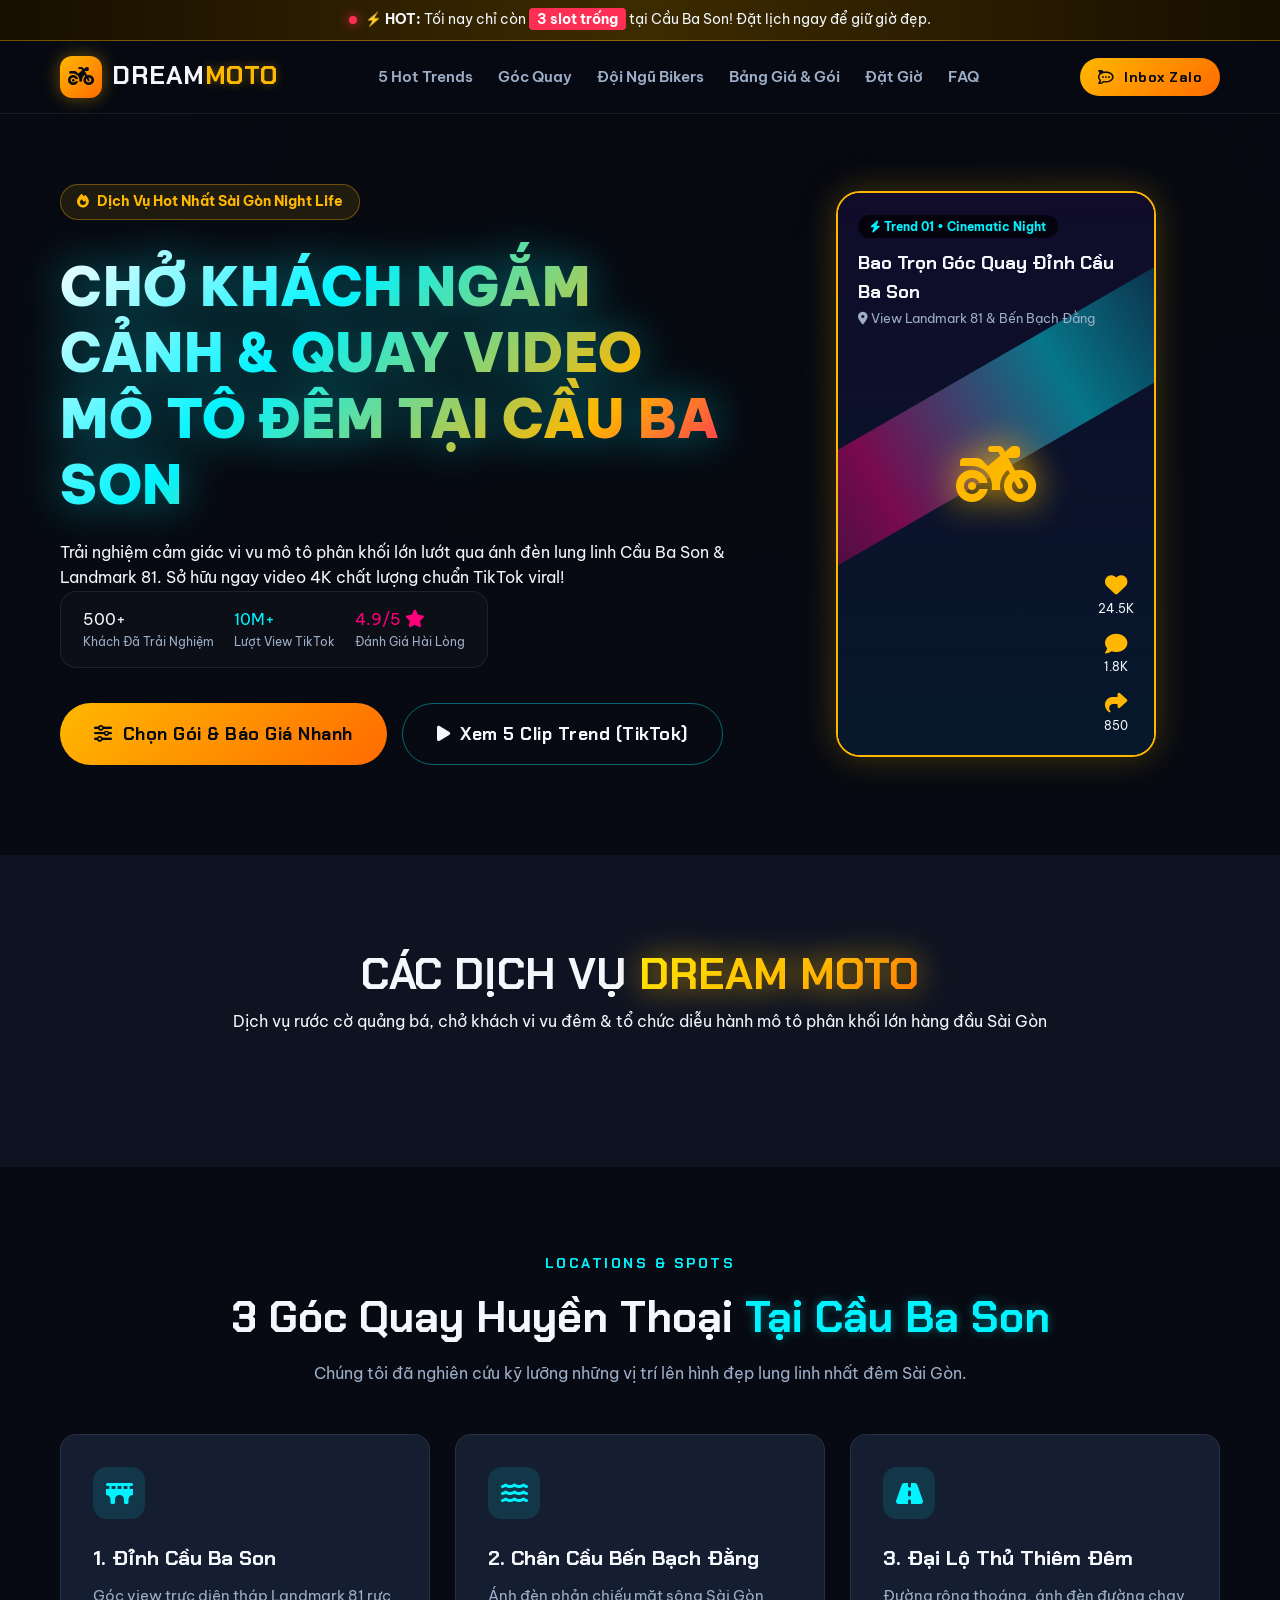
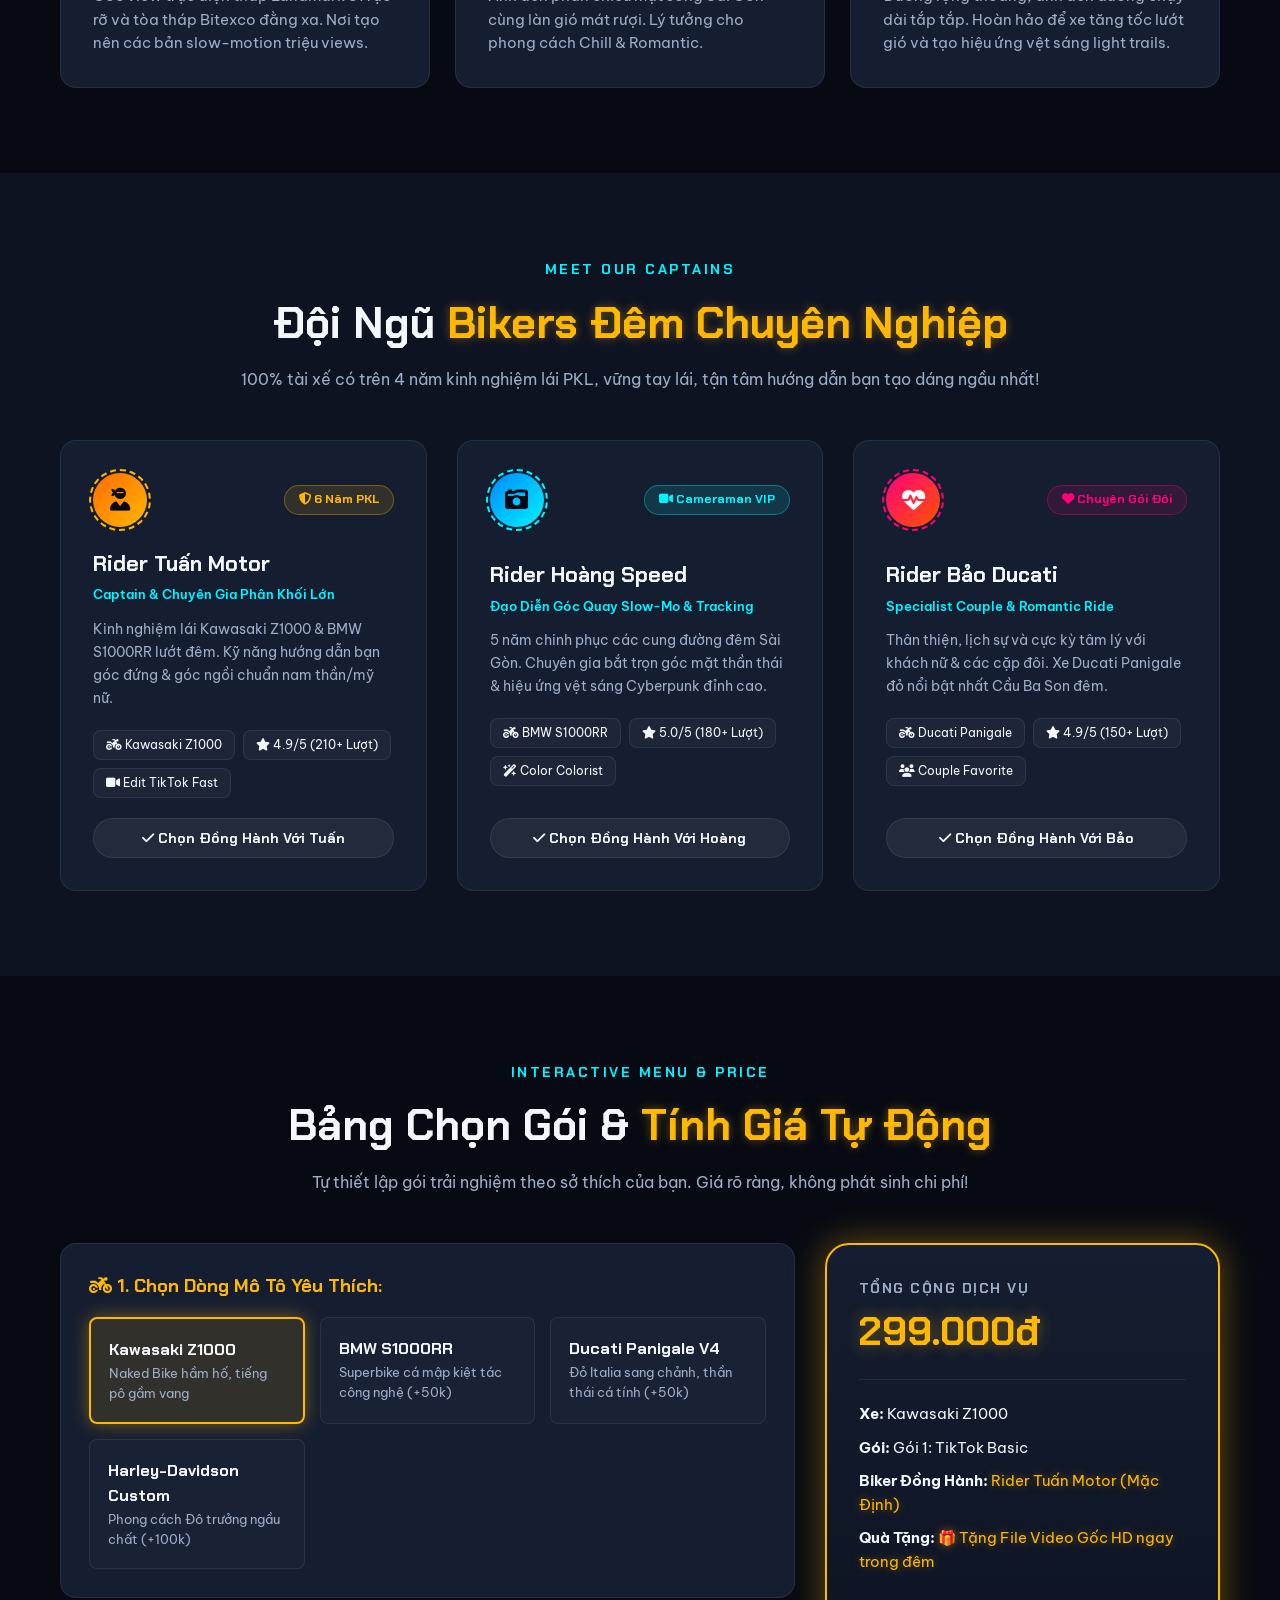
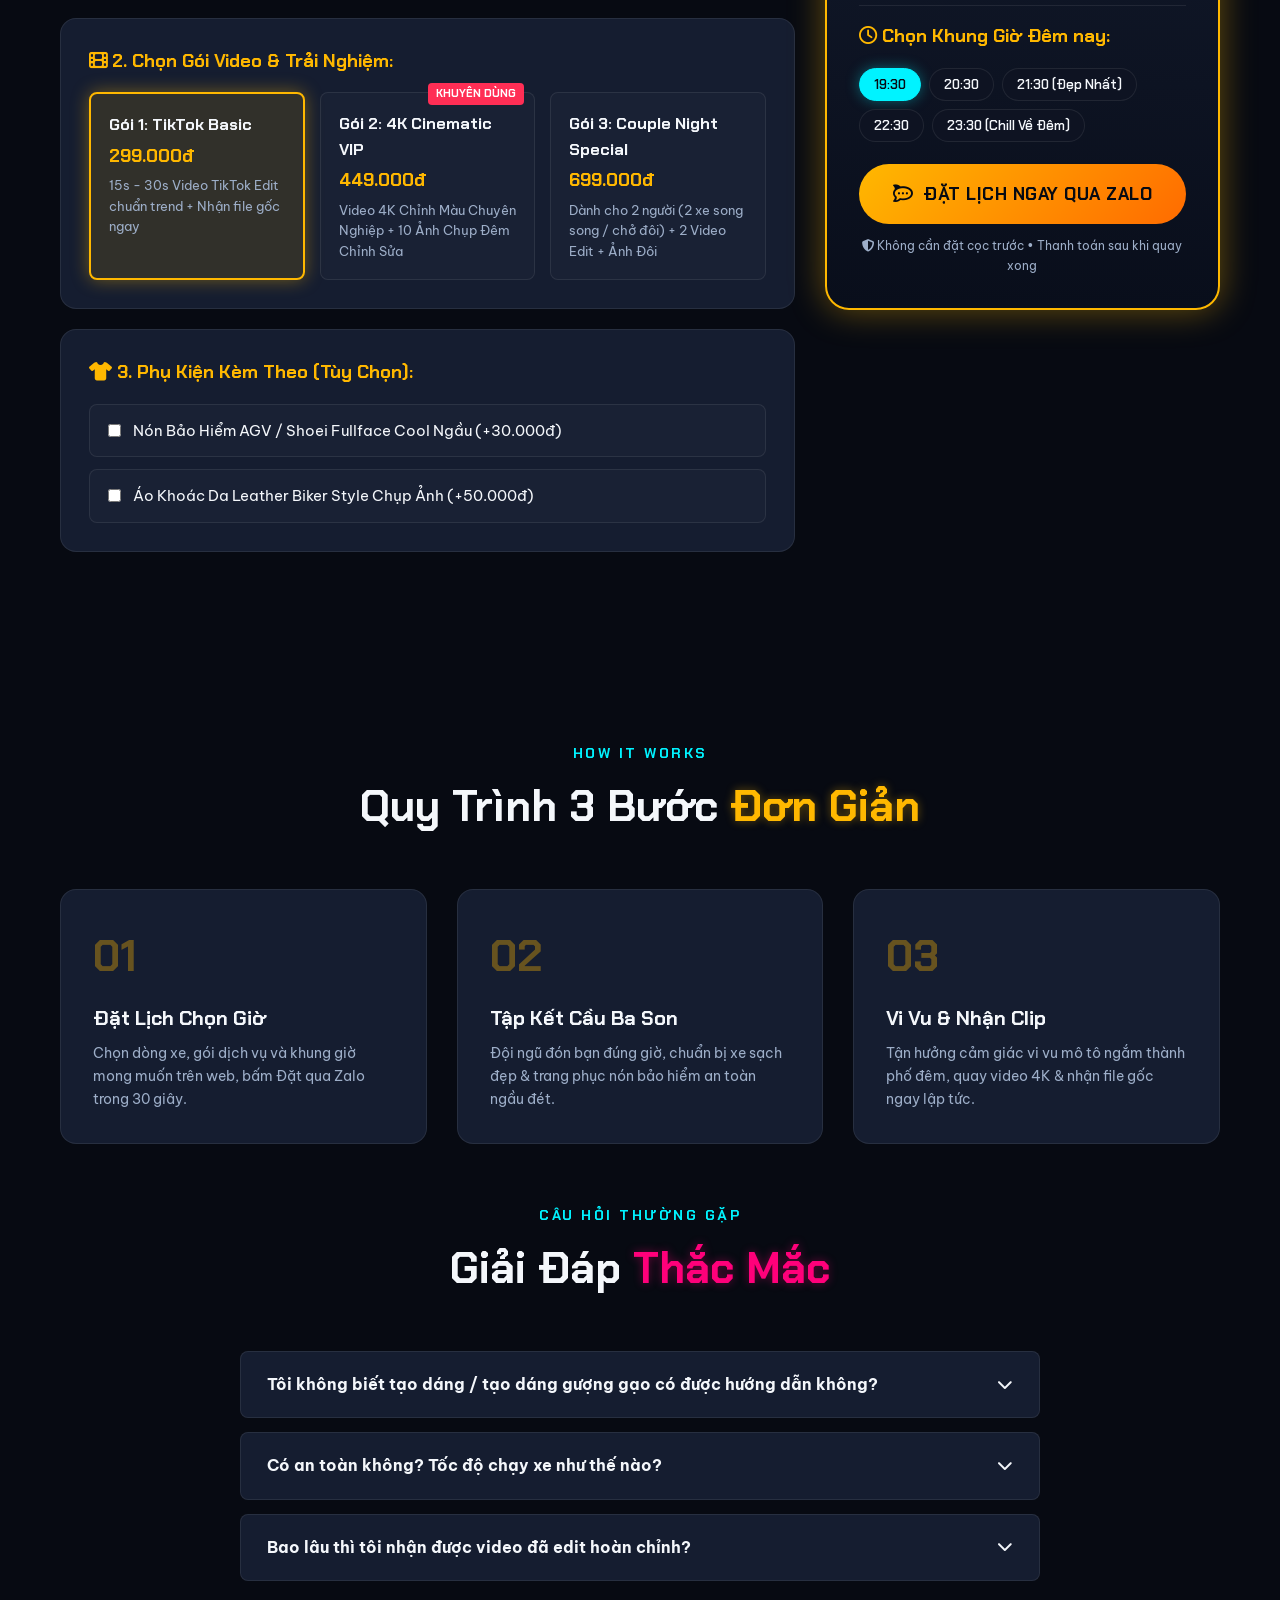
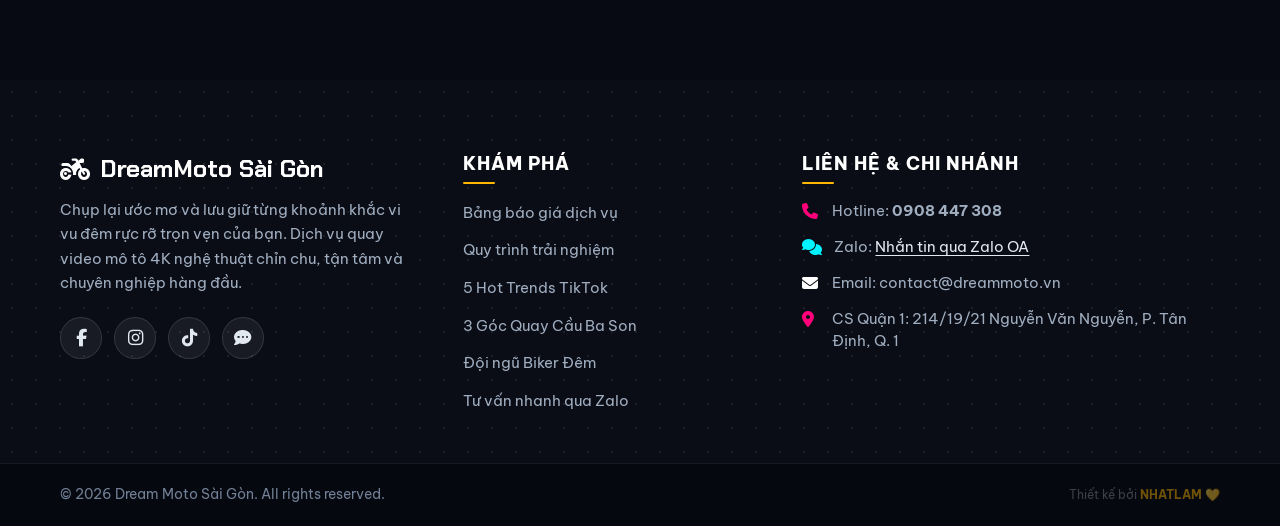
==== commit 1e8f08ba: "Thay thế phần TikTok Trends thành CÁC DỊCH VỤ DREAM MOTO (Rước cờ quảng bá, Chở khách vi vu đêm, Hộ " ====
--- a/DreamMotoNight/index.html
+++ b/DreamMotoNight/index.html
@@ -117,113 +117,21 @@
     </div>
   </section>
 
-  <!-- 5 Hot Trends TikTok Showcase Section -->
-  <section id="trends" class="trends-section">
+  <!-- CÁC DỊCH VỤ DREAM MOTO SECTION -->
+  <section class="section services-showcase-section" id="trends">
     <div class="container">
       <div class="section-header text-center">
-        <span class="sub-title">MENU TRENDING TIKTOK</span>
-        <h2 class="section-title">5 Phong Cách Quay <span class="gold-text">Được Yêu Thích Nhất</span></h2>
-        <p class="section-desc">Chọn phong cách bạn muốn, chúng tôi sẽ biến bạn thành nhân vật chính trong clip viral!</p>
-      </div>
-
-      <!-- Trend Filter Tabs -->
-      <div class="trend-tabs" id="trendTabs">
-        <button class="tab-btn active" data-trend="0">🔥 1. Cinematic Night</button>
-        <button class="tab-btn" data-trend="1">💕 2. Couple Night City</button>
-        <button class="tab-btn" data-trend="2">⚡ 3. Cyberpunk Trails</button>
-        <button class="tab-btn" data-trend="3">🏍️ 4. POV Rider</button>
-        <button class="tab-btn" data-trend="4">😎 5. Solo Badass</button>
-      </div>
-
-      <!-- 9:16 Video Cards Grid -->
-      <div class="trends-grid" id="trendsGrid">
-        
-        <!-- Card 1 -->
-        <div class="trend-card trend-card-active" data-index="0">
-          <div class="card-aspect-916">
-            <div class="card-bg-gradient gradient-1"></div>
-            <div class="card-badge">HOT 1</div>
-            <div class="card-content">
-              <span class="card-style">Cinematic Night Cruiser</span>
-              <h4>Slow-Motion Lướt Đêm Cầu Ba Son</h4>
-              <p>Góc quay máy chuyên nghiệp, hiệu ứng màu mờ ảo huyền bí chuẩn phim điện ảnh.</p>
-              <div class="card-footer">
-                <span class="view-count"><i class="fa-solid fa-eye"></i> 1.2M views</span>
-                <button class="btn-select-trend" onclick="selectTrendInCalc('Cinematic Night Cruiser')">Chọn Trend Này <i class="fa-solid fa-arrow-right"></i></button>
-              </div>
-            </div>
-          </div>
-        </div>
-
-        <!-- Card 2 -->
-        <div class="trend-card" data-index="1">
-          <div class="card-aspect-916">
-            <div class="card-bg-gradient gradient-2"></div>
-            <div class="card-badge">POPULAR</div>
-            <div class="card-content">
-              <span class="card-style">Couple Night City</span>
-              <h4>Đồ Đôi Vi Vu Đêm Sài Gòn</h4>
-              <p>Trải nghiệm cùng người yêu/bạn thân, ngắm trọn ánh đèn Landmark 81 từ góc tựa vai ngầu đét.</p>
-              <div class="card-footer">
-                <span class="view-count"><i class="fa-solid fa-eye"></i> 890K views</span>
-                <button class="btn-select-trend" onclick="selectTrendInCalc('Couple Night City')">Chọn Trend Này <i class="fa-solid fa-arrow-right"></i></button>
-              </div>
-            </div>
-          </div>
-        </div>
-
-        <!-- Card 3 -->
-        <div class="trend-card" data-index="2">
-          <div class="card-aspect-916">
-            <div class="card-bg-gradient gradient-3"></div>
-            <div class="card-badge">CYBER</div>
-            <div class="card-content">
-              <span class="card-style">Cyberpunk Speed & Flare</span>
-              <h4>Vệt Sáng Đèn Đêm & Ánh Đèn Neon</h4>
-              <p>Hiệu ứng ánh sáng futuristic, tốc độ và đường chuyền màu bão hòa huyền ảo.</p>
-              <div class="card-footer">
-                <span class="view-count"><i class="fa-solid fa-eye"></i> 650K views</span>
-                <button class="btn-select-trend" onclick="selectTrendInCalc('Cyberpunk Speed & Flare')">Chọn Trend Này <i class="fa-solid fa-arrow-right"></i></button>
-              </div>
-            </div>
-          </div>
-        </div>
-
-        <!-- Card 4 -->
-        <div class="trend-card" data-index="3">
-          <div class="card-aspect-916">
-            <div class="card-bg-gradient gradient-4"></div>
-            <div class="card-badge">POV</div>
-            <div class="card-content">
-              <span class="card-style">POV Rider & Tracking</span>
-              <h4>Góc Chân Thực Như Chính Bạn Lái</h4>
-              <p>Góc máy tracking bám đuổi song song & góc nhìn từ vai người ngồi sau đầy phấn khích.</p>
-              <div class="card-footer">
-                <span class="view-count"><i class="fa-solid fa-eye"></i> 1.5M views</span>
-                <button class="btn-select-trend" onclick="selectTrendInCalc('POV Rider & Tracking')">Chọn Trend Này <i class="fa-solid fa-arrow-right"></i></button>
-              </div>
-            </div>
-          </div>
-        </div>
-
-        <!-- Card 5 -->
-        <div class="trend-card" data-index="4">
-          <div class="card-aspect-916">
-            <div class="card-bg-gradient gradient-5"></div>
-            <div class="card-badge">COOL</div>
-            <div class="card-content">
-              <span class="card-style">Solo Badass & Cool Pose</span>
-              <h4>Thần Thái Chủ Xe & Siêu Xe</h4>
-              <p>Quay tĩnh & động khoe trọn outfit, nón bảo hiểm cao cấp và dáng xe phân khối lớn.</p>
-              <div class="card-footer">
-                <span class="view-count"><i class="fa-solid fa-eye"></i> 720K views</span>
-                <button class="btn-select-trend" onclick="selectTrendInCalc('Solo Badass & Cool Pose')">Chọn Trend Này <i class="fa-solid fa-arrow-right"></i></button>
-              </div>
-            </div>
-          </div>
-        </div>
-
-      </div>
+        <h2 class="section-title">CÁC DỊCH VỤ <span class="highlight-gold">DREAM MOTO</span></h2>
+        <p class="section-subtitle">Dịch vụ rước cờ quảng bá, chở khách vi vu đêm & tổ chức diễu hành mô tô phân khối lớn hàng đầu Sài Gòn</p>
+      </div>
+
+      <div class="services-showcase-container" id="servicesShowcaseList">
+        <!-- Rendered dynamically via app.js -->
+      </div>
+    </div>
+  </section>
+  
+
     </div>
   </section>
 
--- a/DreamMotoNight/style.css
+++ b/DreamMotoNight/style.css
@@ -1297,8 +1297,151 @@
   }
 }
 
+/* CÁC DỊCH VỤ DREAM MOTO SHOWCASE (Tiệm Ảnh & Dream Moto Official Style) */
+.services-showcase-section {
+  padding: 85px 0;
+  background: var(--bg-surface);
+}
+
+.services-showcase-container {
+  display: flex;
+  flex-direction: column;
+  gap: 60px;
+  margin-top: 40px;
+}
+
+.service-showcase-card {
+  display: grid;
+  grid-template-columns: 1fr;
+  gap: 35px;
+  background: var(--bg-card);
+  border: 1px solid var(--border);
+  border-radius: 24px;
+  padding: 30px;
+  align-items: center;
+  transition: all 0.4s ease;
+}
+
+@media (min-width: 992px) {
+  .service-showcase-card {
+    grid-template-columns: 0.9fr 1.3fr;
+    padding: 40px;
+    gap: 45px;
+  }
+  
+  .service-showcase-card:nth-child(even) {
+    grid-template-columns: 1.3fr 0.9fr;
+  }
+  
+  .service-showcase-card:nth-child(even) .service-media-side {
+    order: 2;
+  }
+}
+
+.service-media-side {
+  width: 100%;
+  border-radius: 18px;
+  overflow: hidden;
+  box-shadow: 0 10px 30px rgba(0, 0, 0, 0.4);
+  aspect-ratio: 9/16;
+  max-height: 480px;
+  background: #000;
+}
+
+.service-video-player {
+  width: 100%;
+  height: 100%;
+  object-fit: cover;
+}
+
+.service-text-side {
+  display: flex;
+  flex-direction: column;
+  align-items: flex-start;
+}
+
+.service-num {
+  font-family: var(--font-head);
+  font-size: 3.5rem;
+  font-weight: 900;
+  color: #FFFFFF;
+  line-height: 1;
+  margin-bottom: 12px;
+  letter-spacing: -1px;
+}
+
+.service-item-title {
+  font-family: var(--font-head);
+  font-size: 1.8rem;
+  font-weight: 800;
+  color: #FFFFFF;
+  margin-bottom: 14px;
+  line-height: 1.25;
+}
+
+.service-item-desc {
+  font-size: 1rem;
+  color: #CBD5E0;
+  line-height: 1.6;
+  margin-bottom: 20px;
+  font-weight: 600;
+}
+
+.service-feature-checklist {
+  list-style: none;
+  padding: 0;
+  margin: 0 0 25px 0;
+  display: flex;
+  flex-direction: column;
+  gap: 10px;
+}
+
+.service-feature-checklist li {
+  font-size: 0.95rem;
+  color: #E2E8F0;
+  display: flex;
+  align-items: center;
+  gap: 10px;
+  font-weight: 500;
+}
+
+.btn-service-action {
+  background: linear-gradient(135deg, #E65100 0%, #FF9800 100%);
+  color: #FFFFFF;
+  border-radius: 30px;
+  padding: 14px 32px;
+  font-weight: 800;
+  font-size: 1rem;
+  letter-spacing: 0.5px;
+  text-decoration: none;
+  box-shadow: 0 0 20px rgba(230, 81, 0, 0.4);
+  transition: all 0.3s ease;
+}
+
+.btn-service-action:hover {
+  transform: translateY(-3px);
+  box-shadow: 0 0 28px rgba(255, 152, 0, 0.6);
+  color: #FFFFFF;
+}
+
 .designer-tag {
-  color: #A0AEC0;
+  color: rgba(255, 255, 255, 0.35);
+  font-size: 0.76rem;
+  opacity: 0.65;
+  transition: all 0.3s ease;
+}
+
+.designer-tag:hover {
+  opacity: 1;
+  color: #FFFFFF;
+}
+
+.designer-tag .text-gold {
+  color: rgba(255, 184, 0, 0.65);
+}
+
+.designer-tag:hover .text-gold {
+  color: var(--neon-gold);
 }
 
 .credit-section {
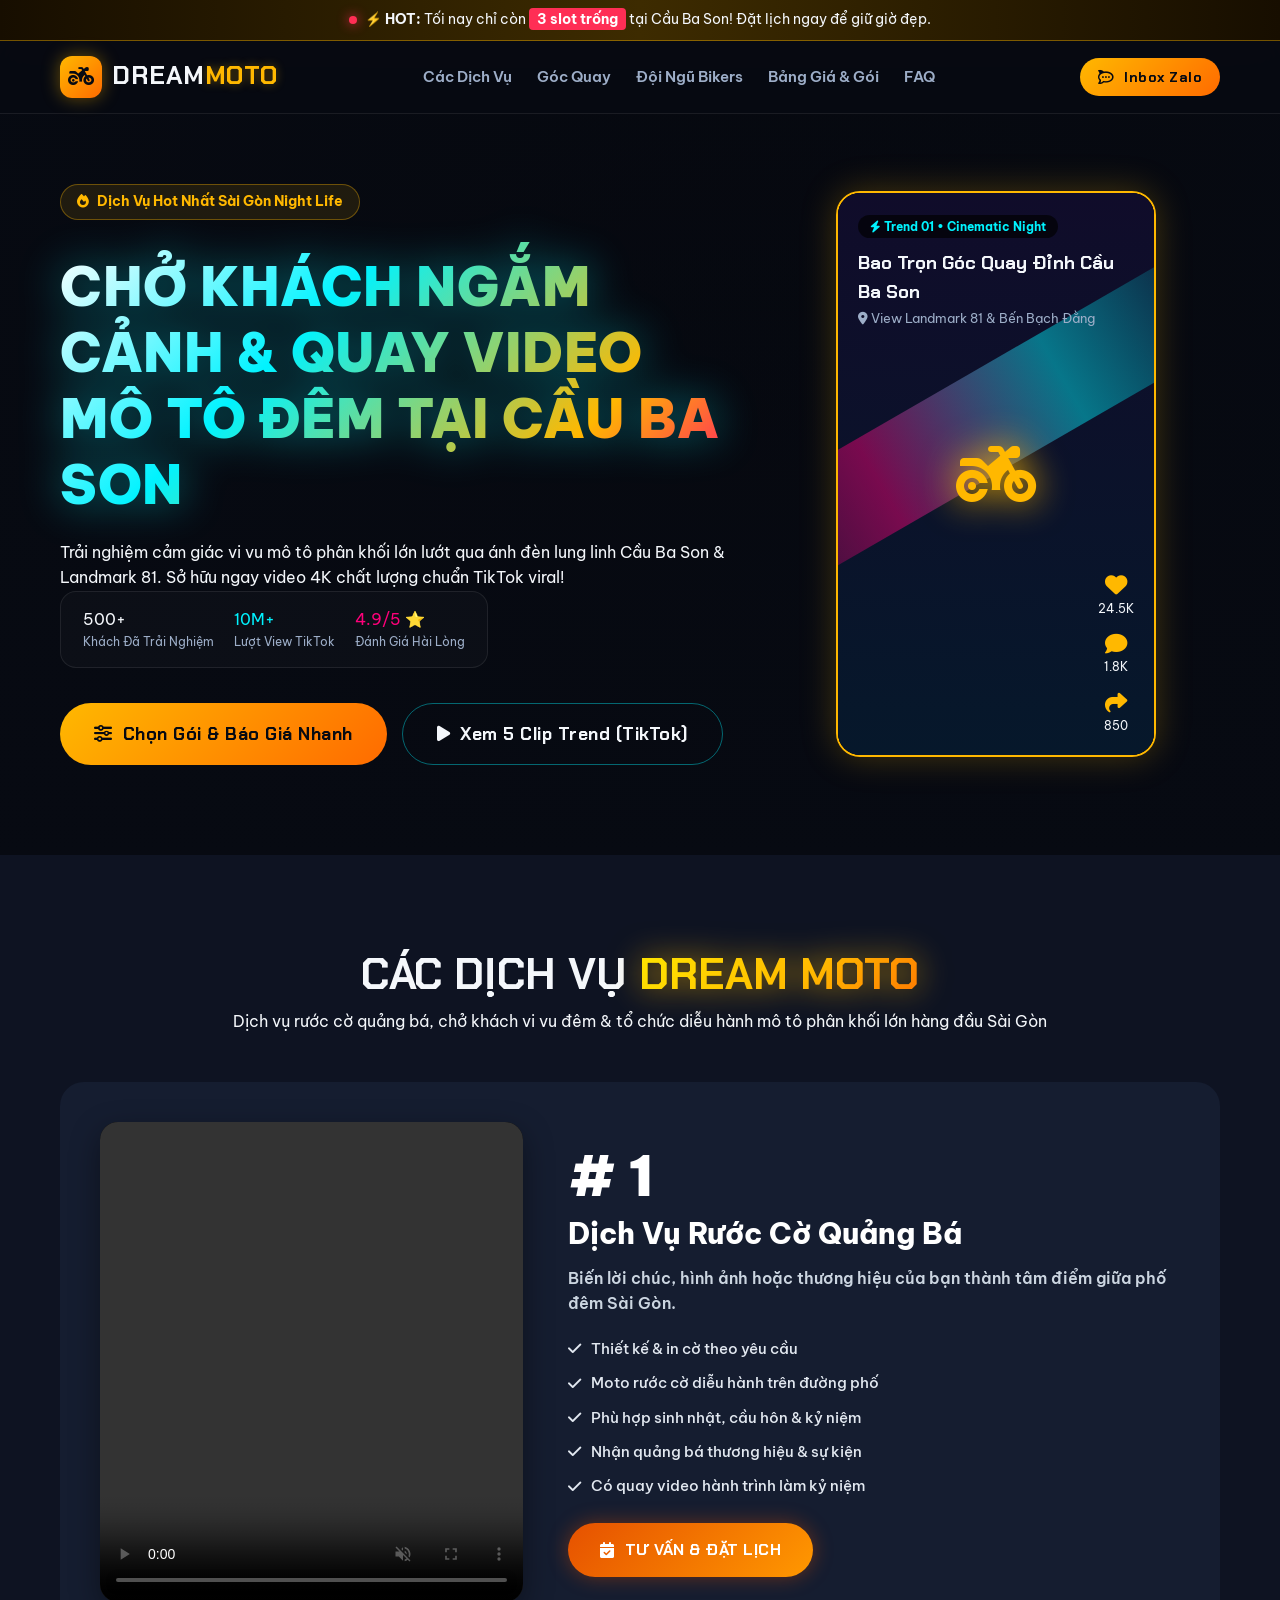
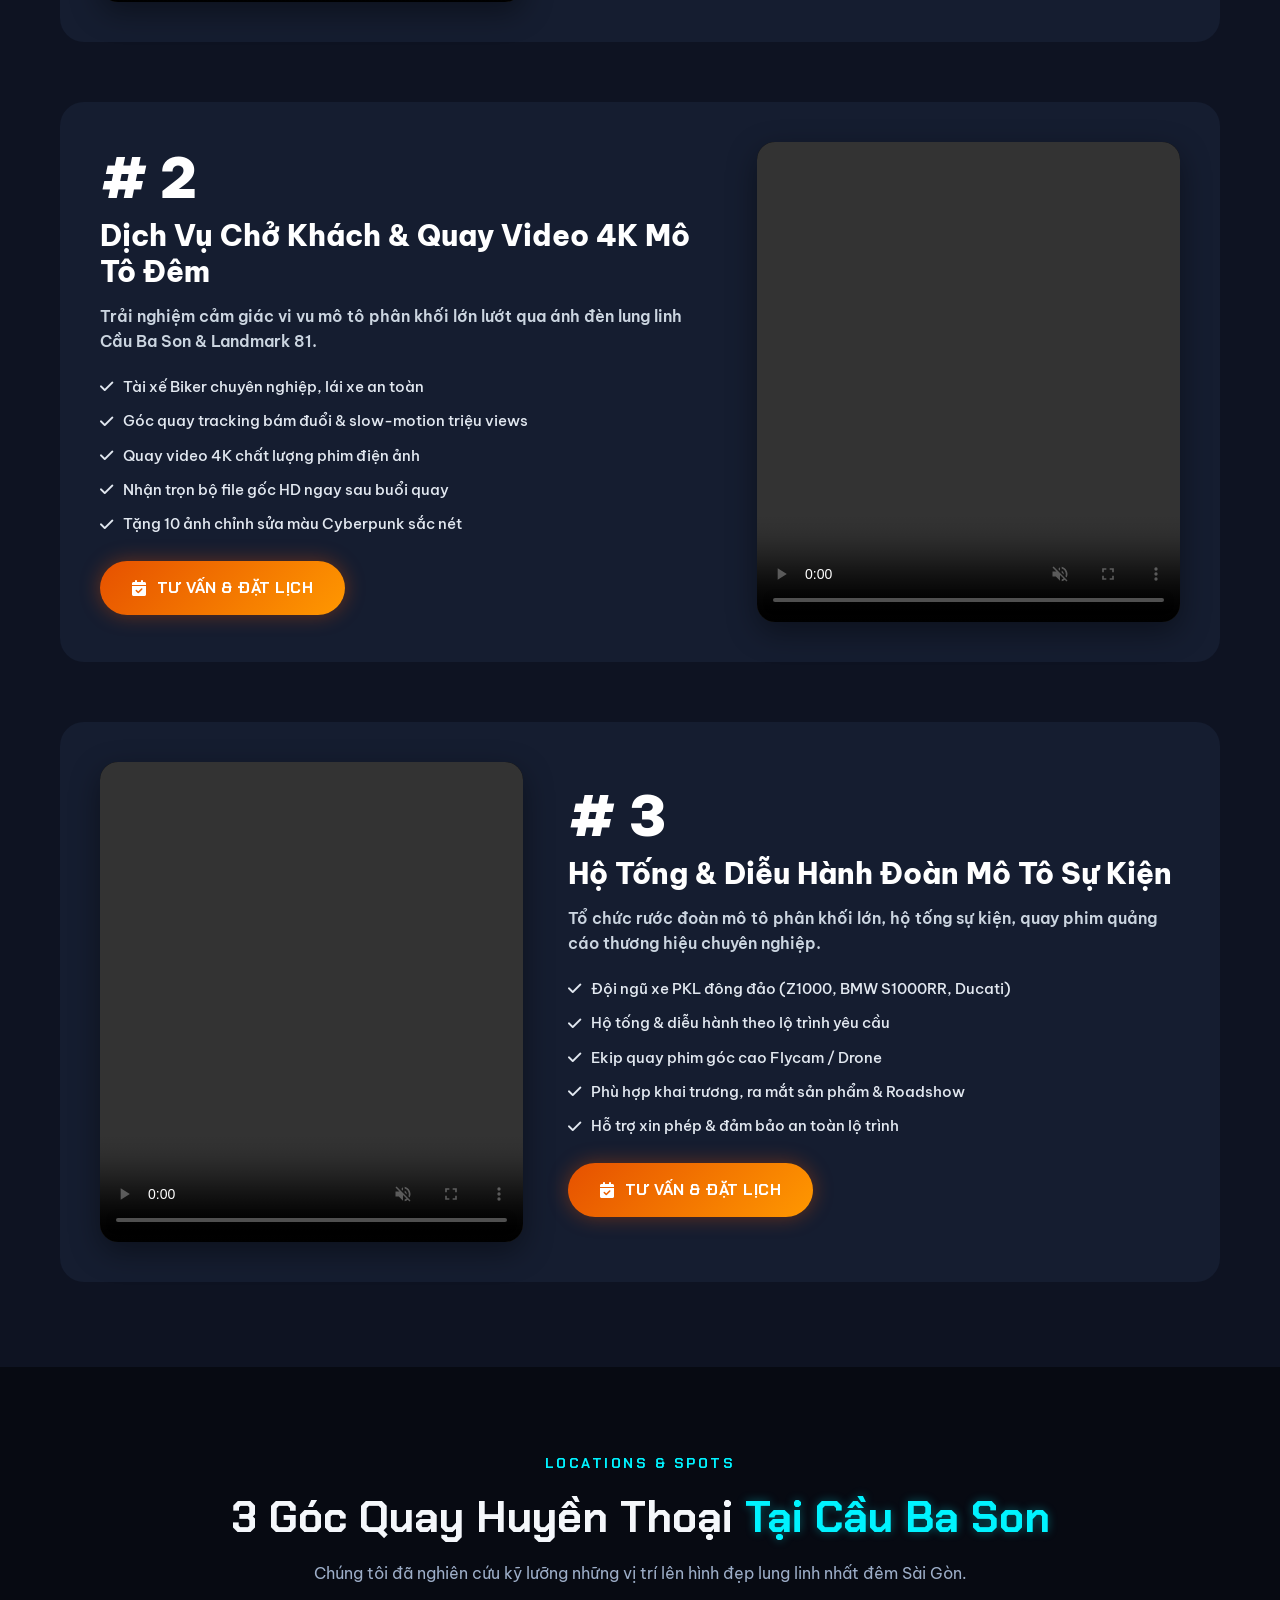
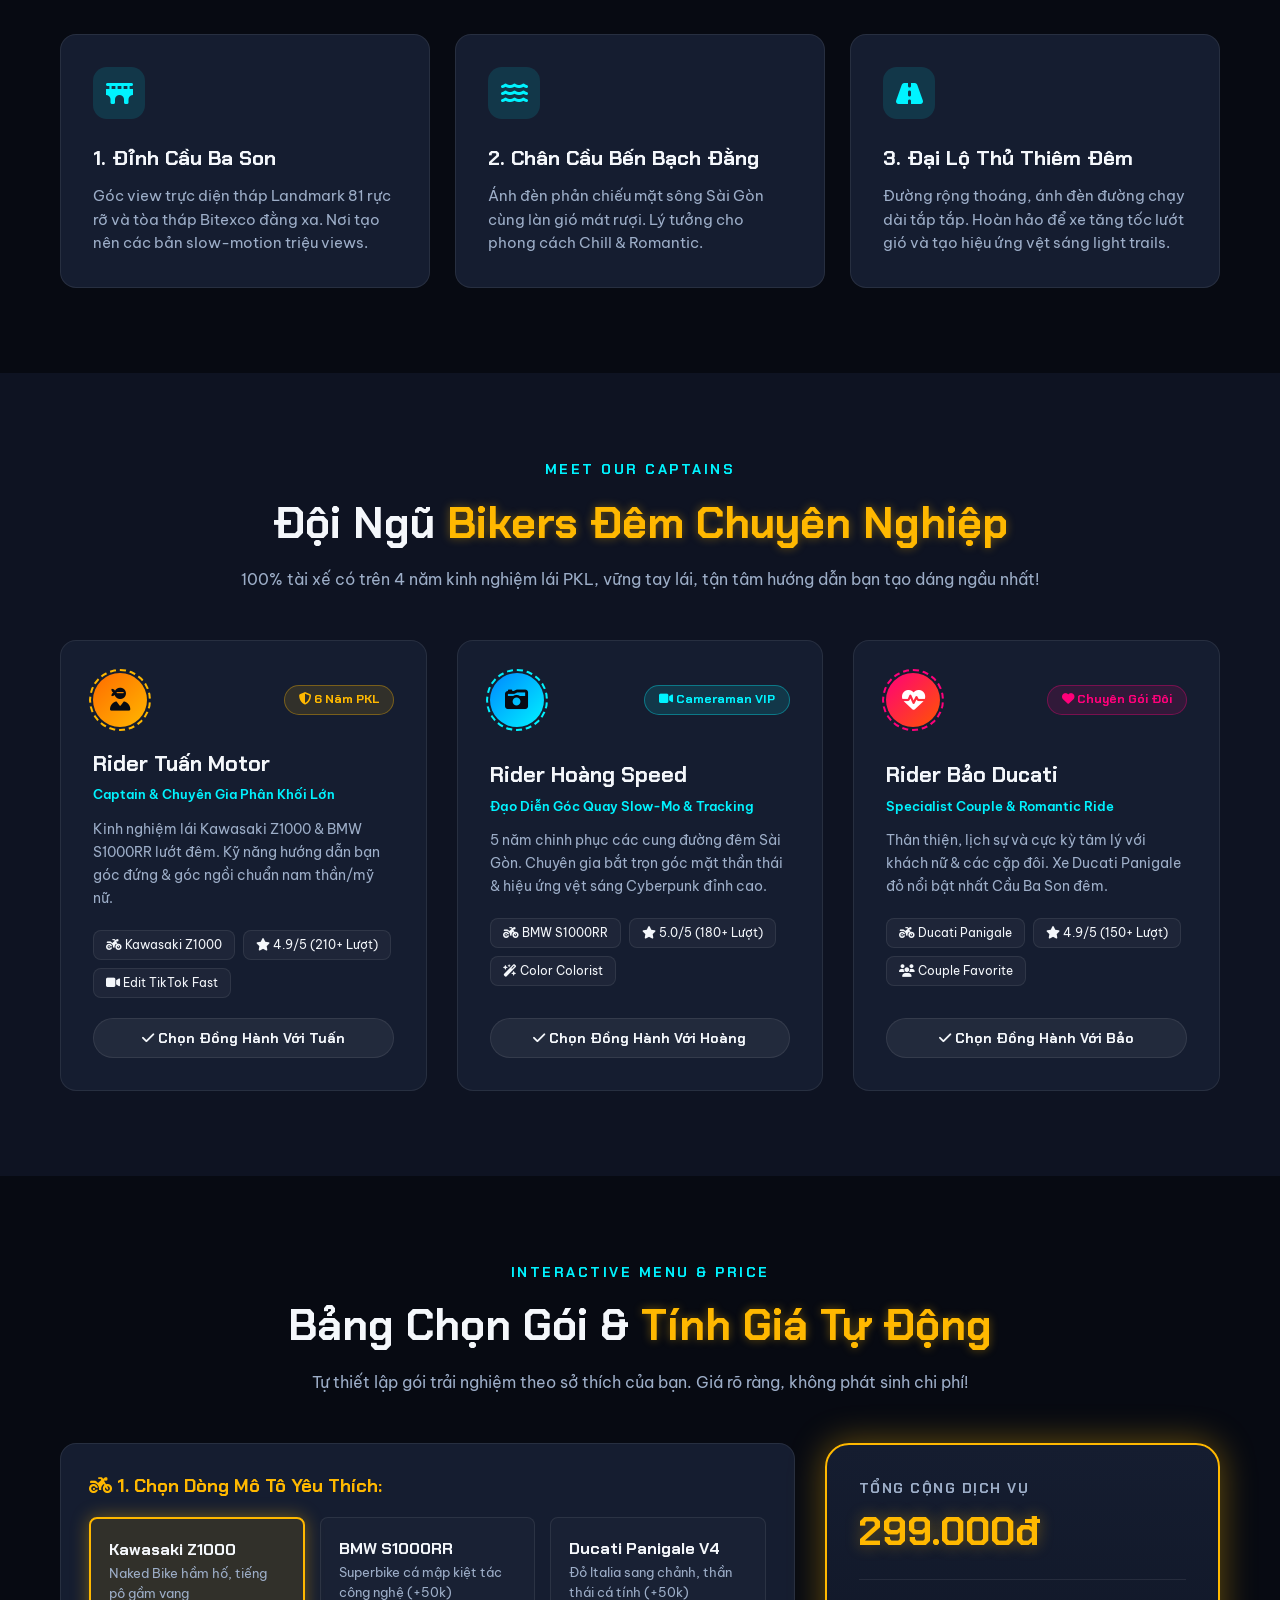
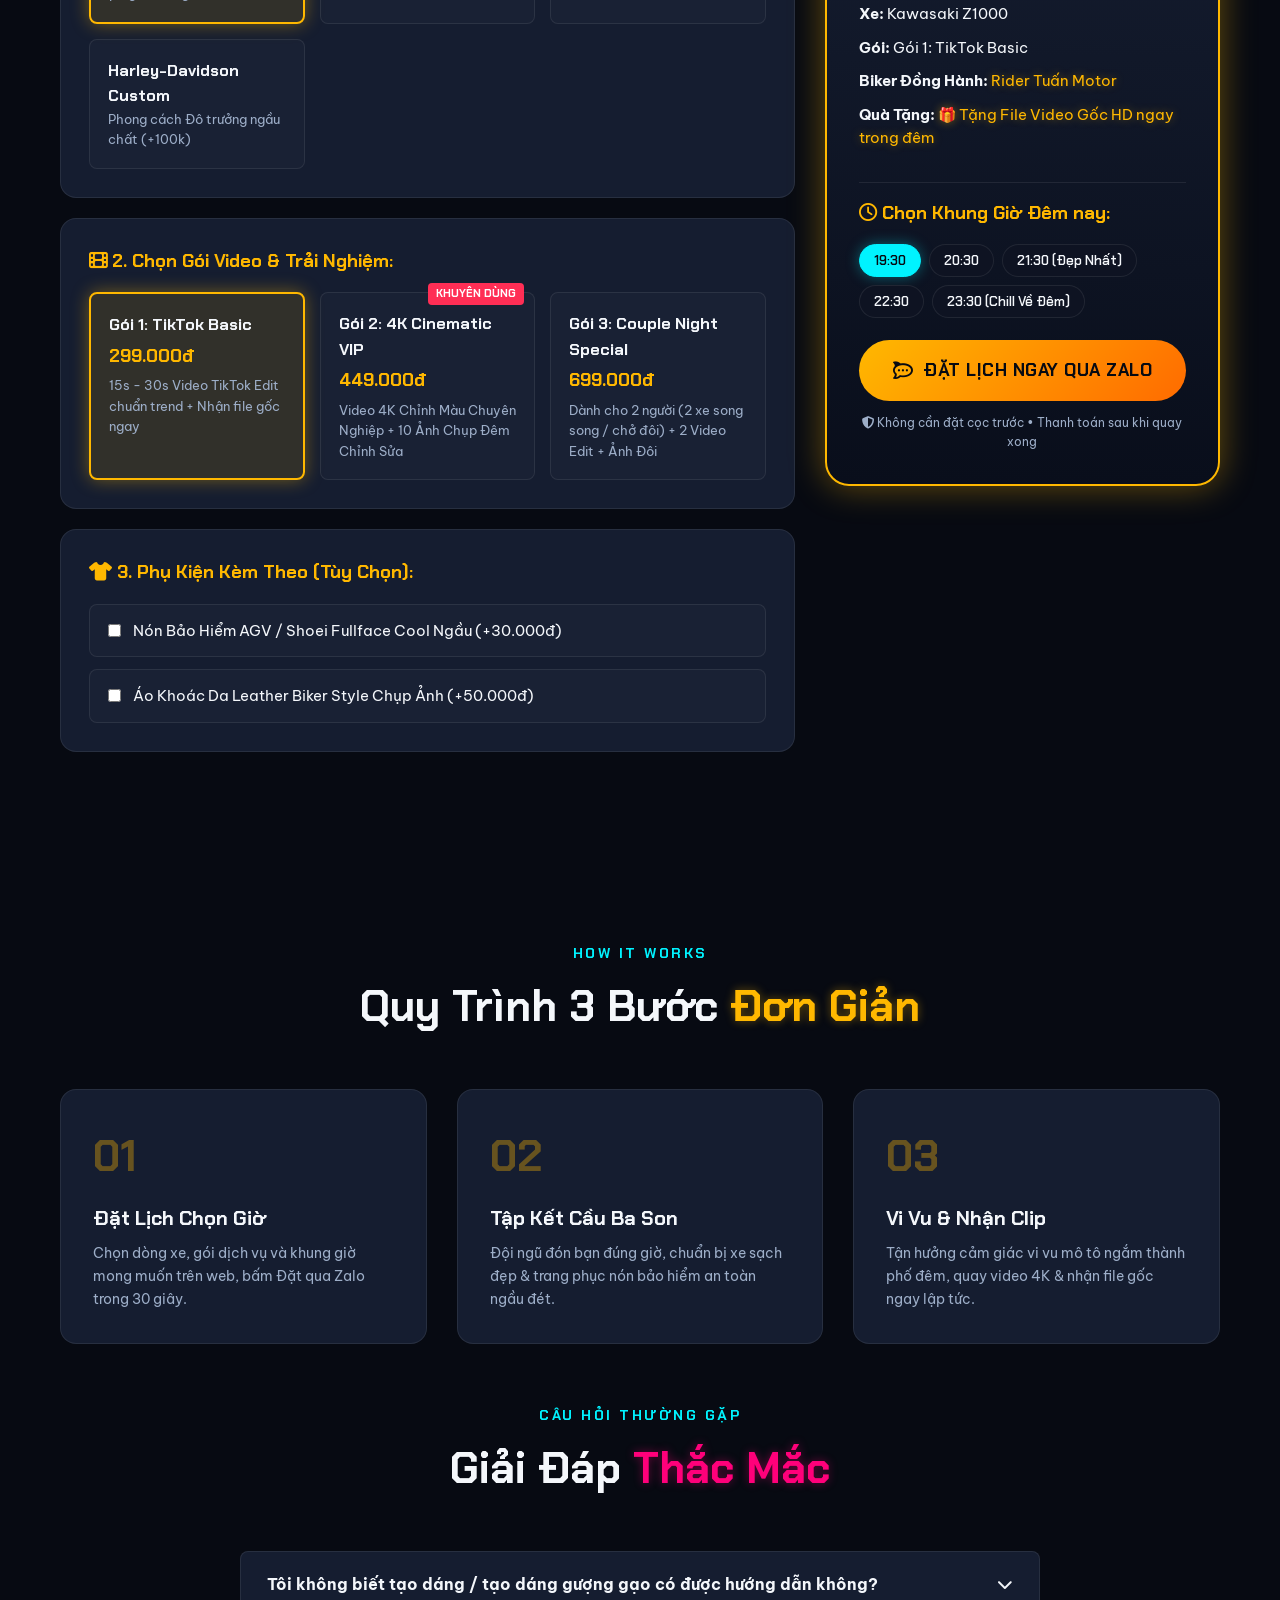
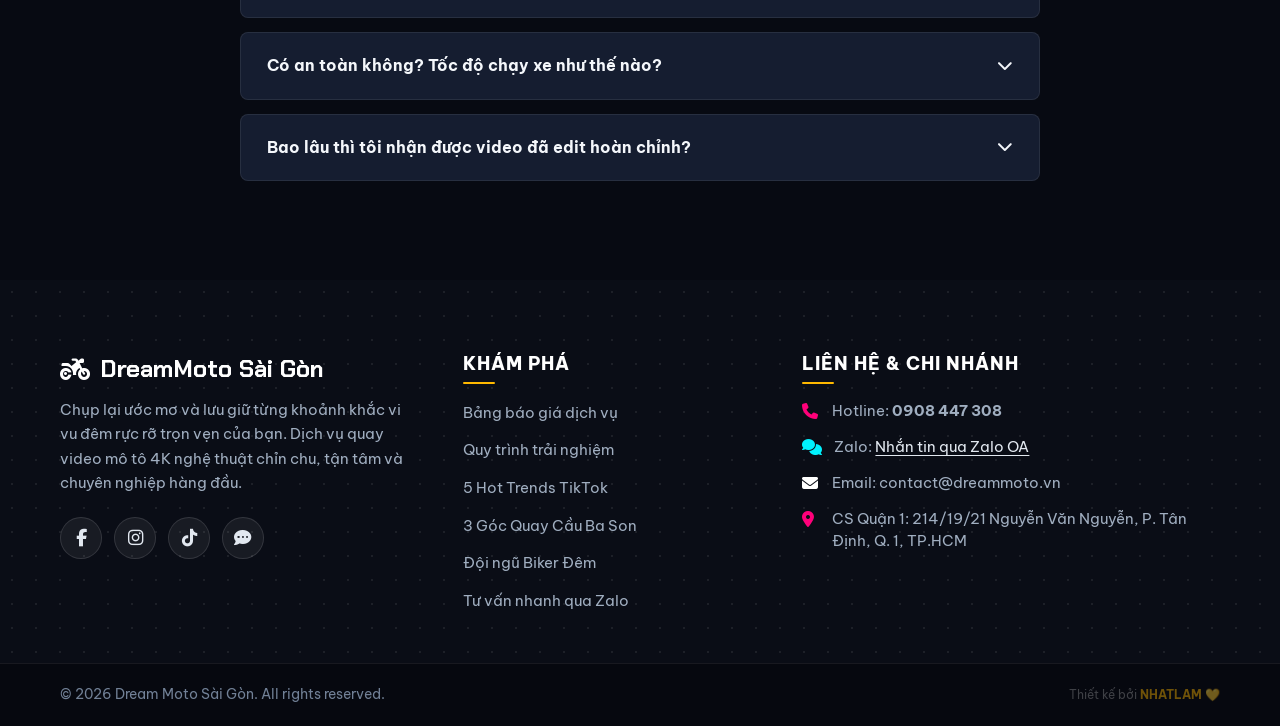
==== commit c774a6a1: "Xóa nút Đặt Giờ trên thanh menu điều hướng header theo đúng ảnh chụp yêu cầu của khách hàng" ====
--- a/DreamMotoNight/index.html
+++ b/DreamMotoNight/index.html
@@ -34,11 +34,10 @@
         <span class="logo-text">DREAM<span class="gold-text">MOTO</span></span>
       </a>
       <nav class="desktop-nav">
-        <a href="#trends">5 Hot Trends</a>
+        <a href="#trends">Các Dịch Vụ</a>
         <a href="#spots">Góc Quay</a>
         <a href="#bikers">Đội Ngũ Bikers</a>
         <a href="#calculator">Bảng Giá & Gói</a>
-        <a href="#slots">Đặt Giờ</a>
         <a href="#faq">FAQ</a>
       </nav>
       <div class="header-actions">
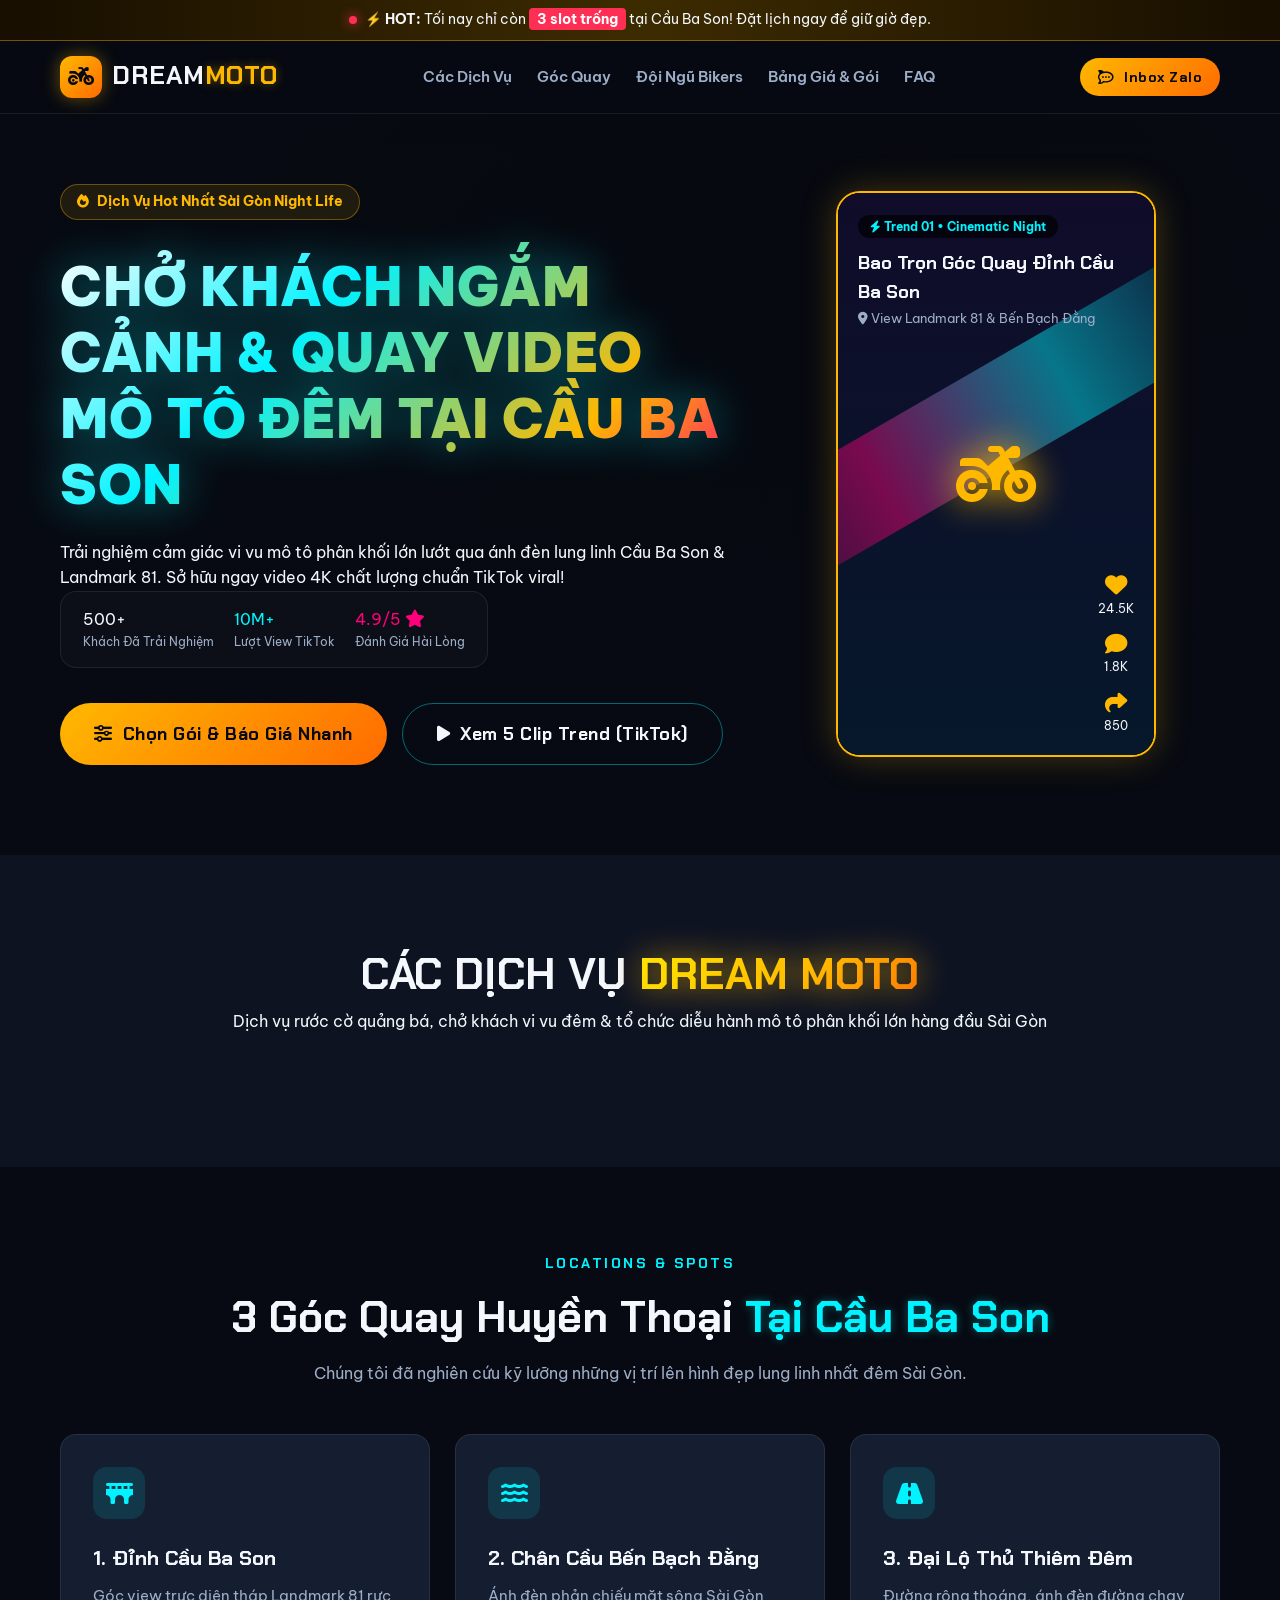
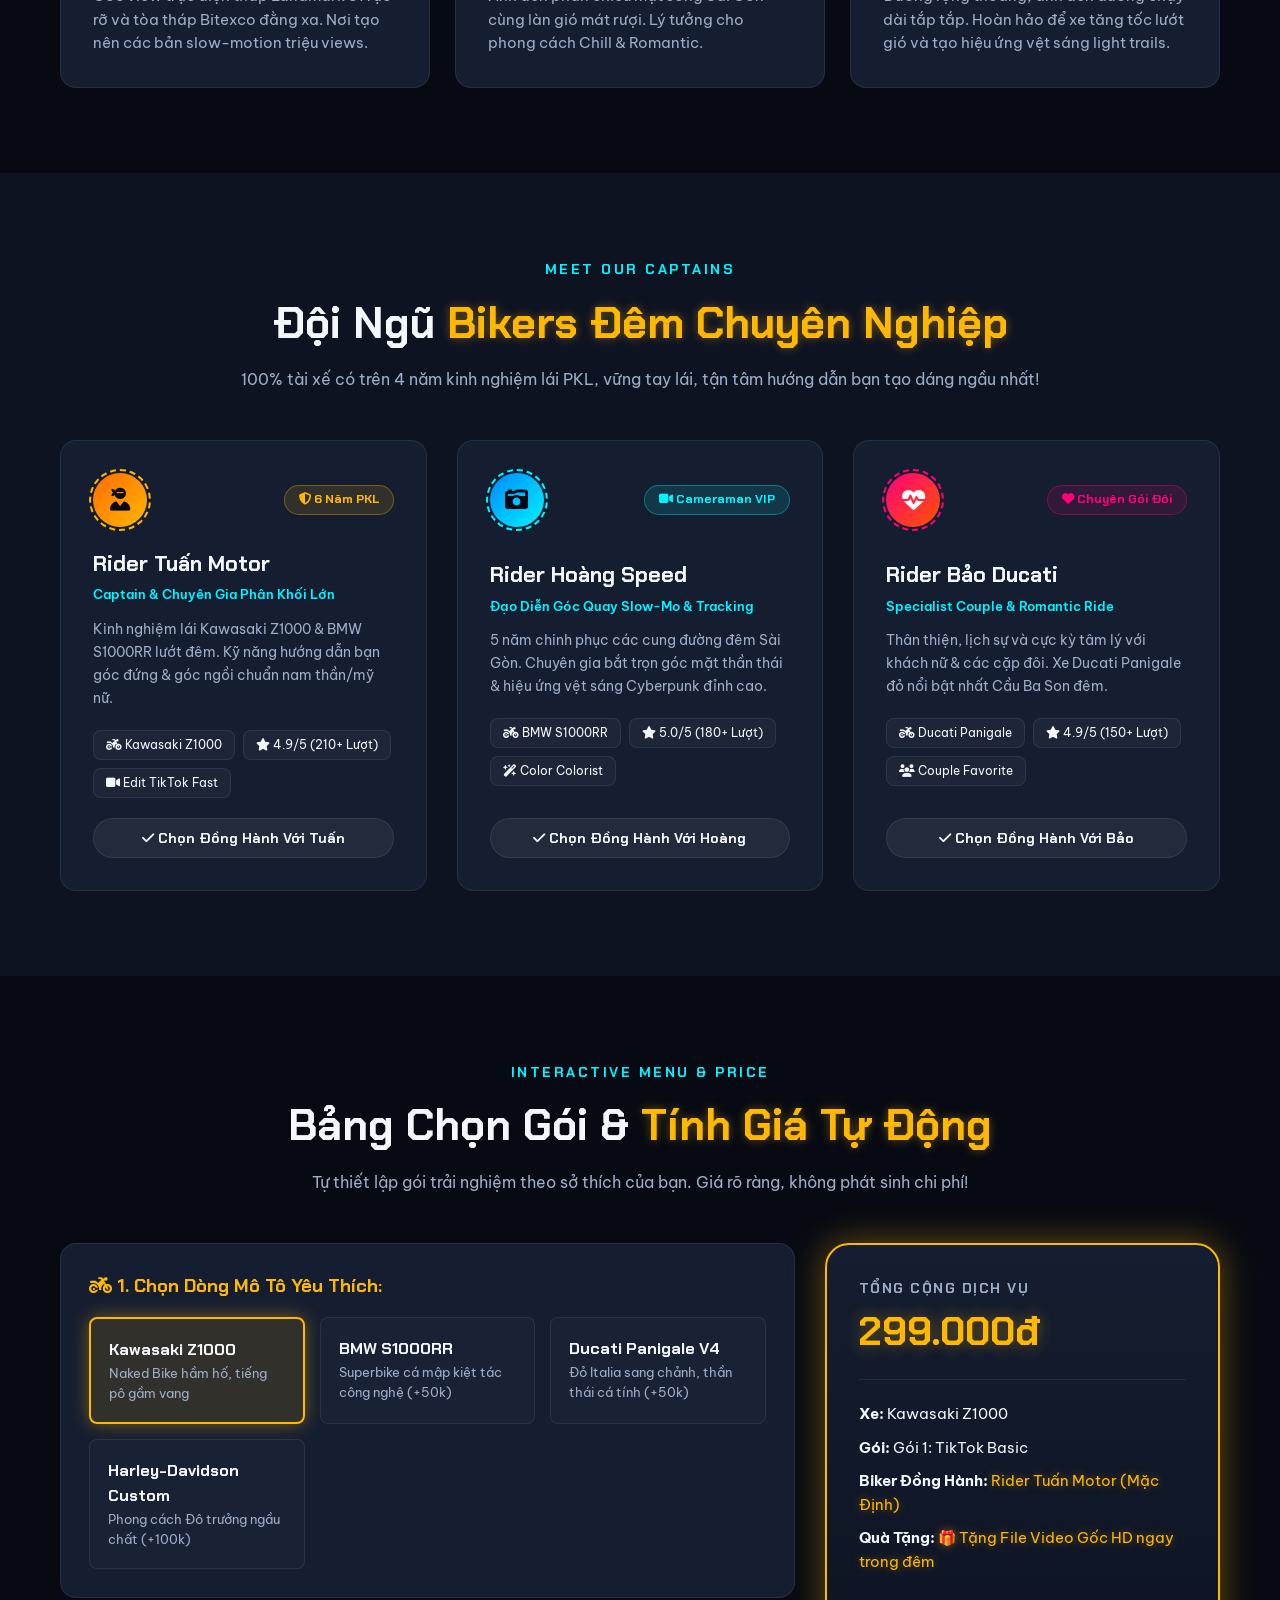
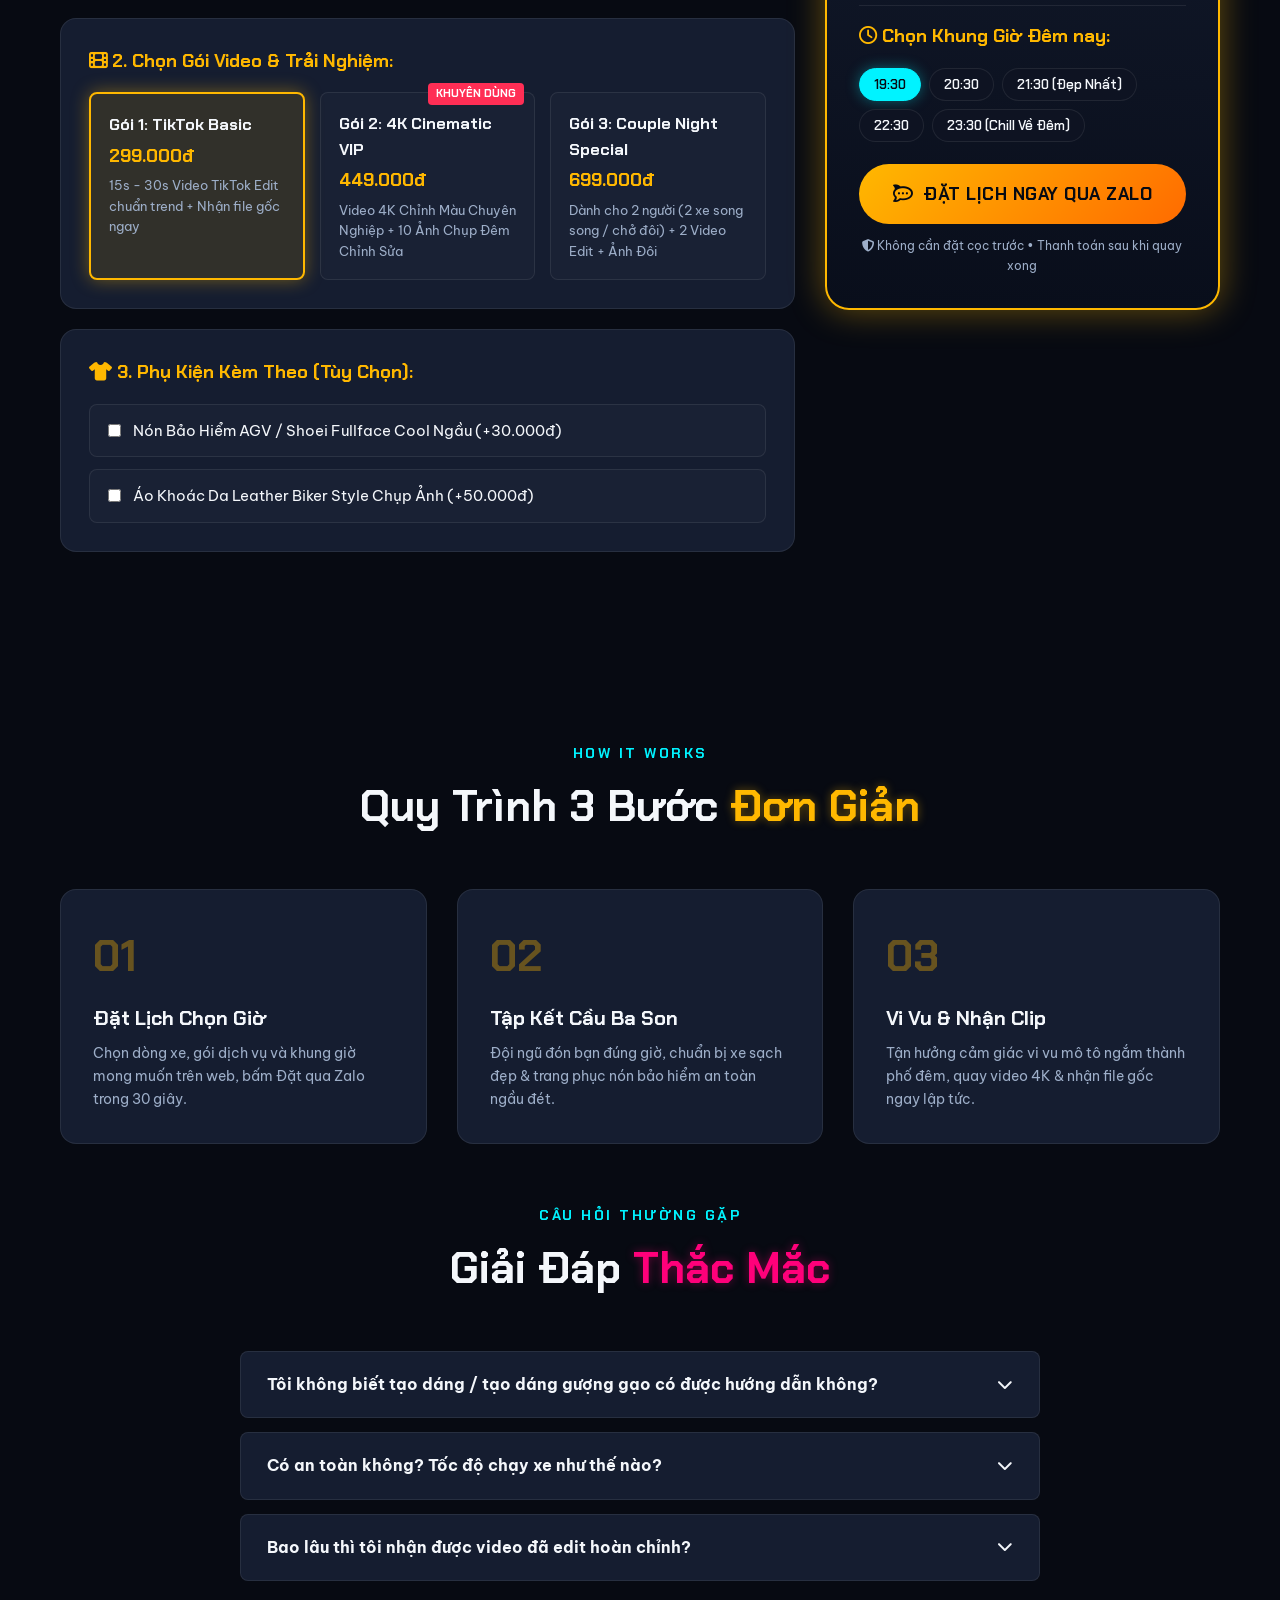
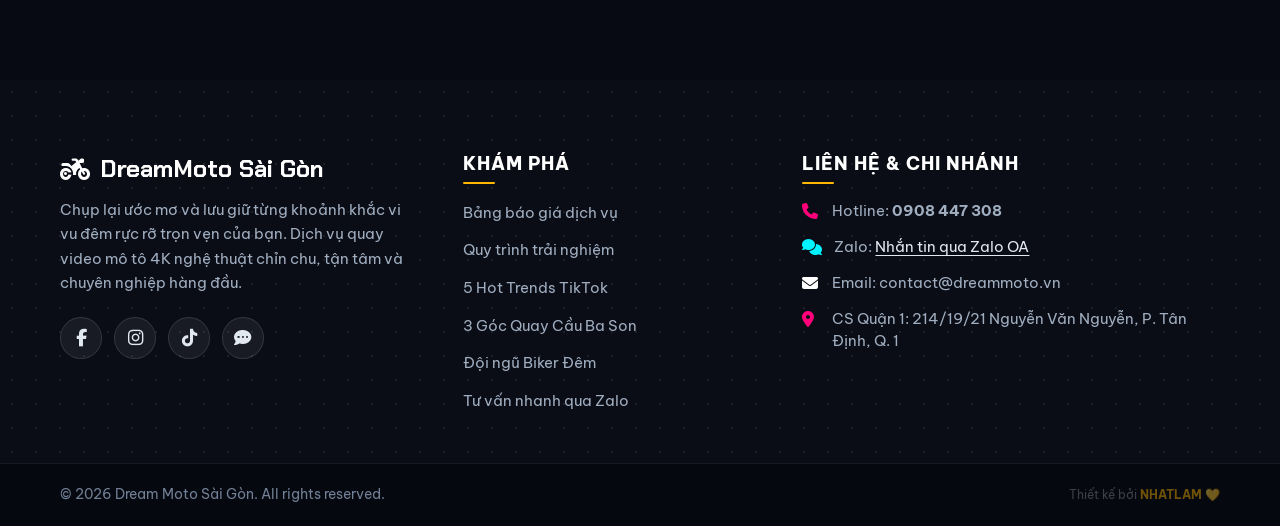
==== commit ce60f471: "Tích hợp tính năng đồng bộ Realtime qua Cloud Key-Value API cho Admin Portal và Webcake" ====
--- a/DreamMotoNight/index.html
+++ b/DreamMotoNight/index.html
@@ -172,7 +172,7 @@
         <p class="section-desc">100% tài xế có trên 4 năm kinh nghiệm lái PKL, vững tay lái, tận tâm hướng dẫn bạn tạo dáng ngầu nhất!</p>
       </div>
 
-      <div class="bikers-grid">
+      <div class="bikers-grid" id="bikersGrid">
         
         <!-- Biker 1 -->
         <div class="biker-card">
@@ -523,7 +523,24 @@
     </a>
   </div>
 
+  <!-- Video Lightbox Modal -->
+  <div id="videoModal" class="video-modal" aria-hidden="true">
+    <div class="video-modal-overlay" onclick="closeVideoModal()"></div>
+    <div class="video-modal-container">
+      <button class="video-modal-close" onclick="closeVideoModal()" aria-label="Close modal">
+        <i class="fa-solid fa-xmark"></i>
+      </button>
+      <div class="video-modal-wrapper">
+        <video id="modalVideoPlayer" controls autoplay loop playsinline>
+          <source src="" type="video/mp4">
+        </video>
+      </div>
+      <div class="video-modal-caption" id="modalVideoCaption">Preview Clip Dream Moto</div>
+    </div>
+  </div>
+
   <script src="data-config.js"></script>
   <script src="app.js"></script>
 </body>
+
 </html>
--- a/DreamMotoNight/style.css
+++ b/DreamMotoNight/style.css
@@ -1555,3 +1555,100 @@
   font-weight: 900;
   color: var(--neon-gold);
 }
+
+/* Cyberpunk Video Modal Lightbox */
+.video-modal {
+  position: fixed;
+  top: 0;
+  left: 0;
+  width: 100vw;
+  height: 100vh;
+  z-index: 9999;
+  display: flex;
+  align-items: center;
+  justify-content: center;
+  opacity: 0;
+  pointer-events: none;
+  transition: opacity 0.35s ease;
+}
+
+.video-modal.active {
+  opacity: 1;
+  pointer-events: auto;
+}
+
+.video-modal-overlay {
+  position: absolute;
+  top: 0;
+  left: 0;
+  width: 100%;
+  height: 100%;
+  background: rgba(4, 6, 11, 0.88);
+  backdrop-filter: blur(12px);
+}
+
+.video-modal-container {
+  position: relative;
+  z-index: 2;
+  width: 90%;
+  max-width: 420px;
+  background: #090E1B;
+  border: 2px solid var(--neon-gold);
+  border-radius: var(--radius-lg);
+  padding: 20px;
+  box-shadow: 0 0 40px rgba(255, 184, 0, 0.4);
+  transform: scale(0.9);
+  transition: transform 0.35s cubic-bezier(0.175, 0.885, 0.32, 1.275);
+}
+
+.video-modal.active .video-modal-container {
+  transform: scale(1);
+}
+
+.video-modal-close {
+  position: absolute;
+  top: -16px;
+  right: -16px;
+  width: 38px;
+  height: 38px;
+  border-radius: 50%;
+  background: var(--neon-gold);
+  border: none;
+  color: var(--text-dark);
+  font-size: 1.2rem;
+  cursor: pointer;
+  display: flex;
+  align-items: center;
+  justify-content: center;
+  box-shadow: 0 0 15px var(--neon-gold-glow);
+  transition: transform 0.2s ease;
+}
+
+.video-modal-close:hover {
+  transform: scale(1.15) rotate(90deg);
+}
+
+.video-modal-wrapper {
+  width: 100%;
+  aspect-ratio: 9/16;
+  max-height: 70vh;
+  border-radius: var(--radius-md);
+  overflow: hidden;
+  background: #000;
+}
+
+.video-modal-wrapper video {
+  width: 100%;
+  height: 100%;
+  object-fit: cover;
+}
+
+.video-modal-caption {
+  text-align: center;
+  font-family: var(--font-heading);
+  font-size: 0.95rem;
+  font-weight: 700;
+  color: var(--neon-cyan);
+  margin-top: 14px;
+}
+
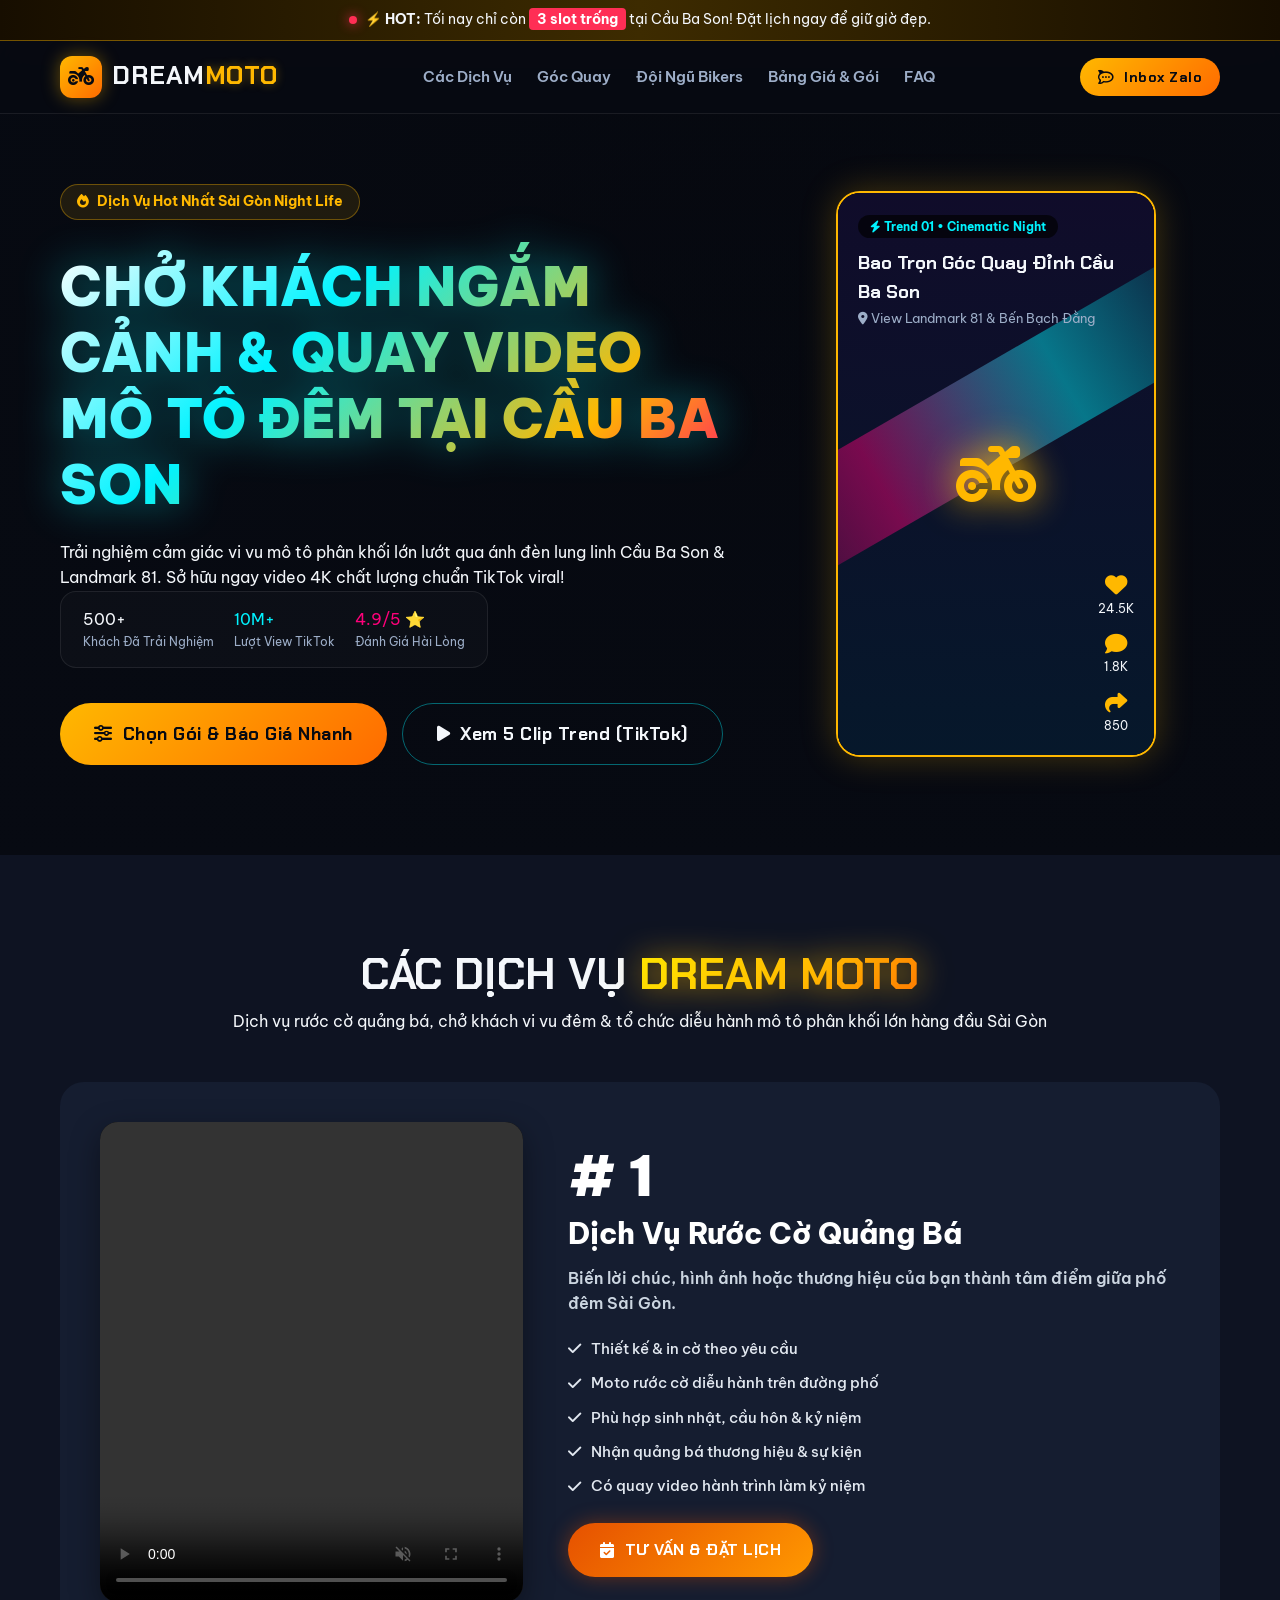
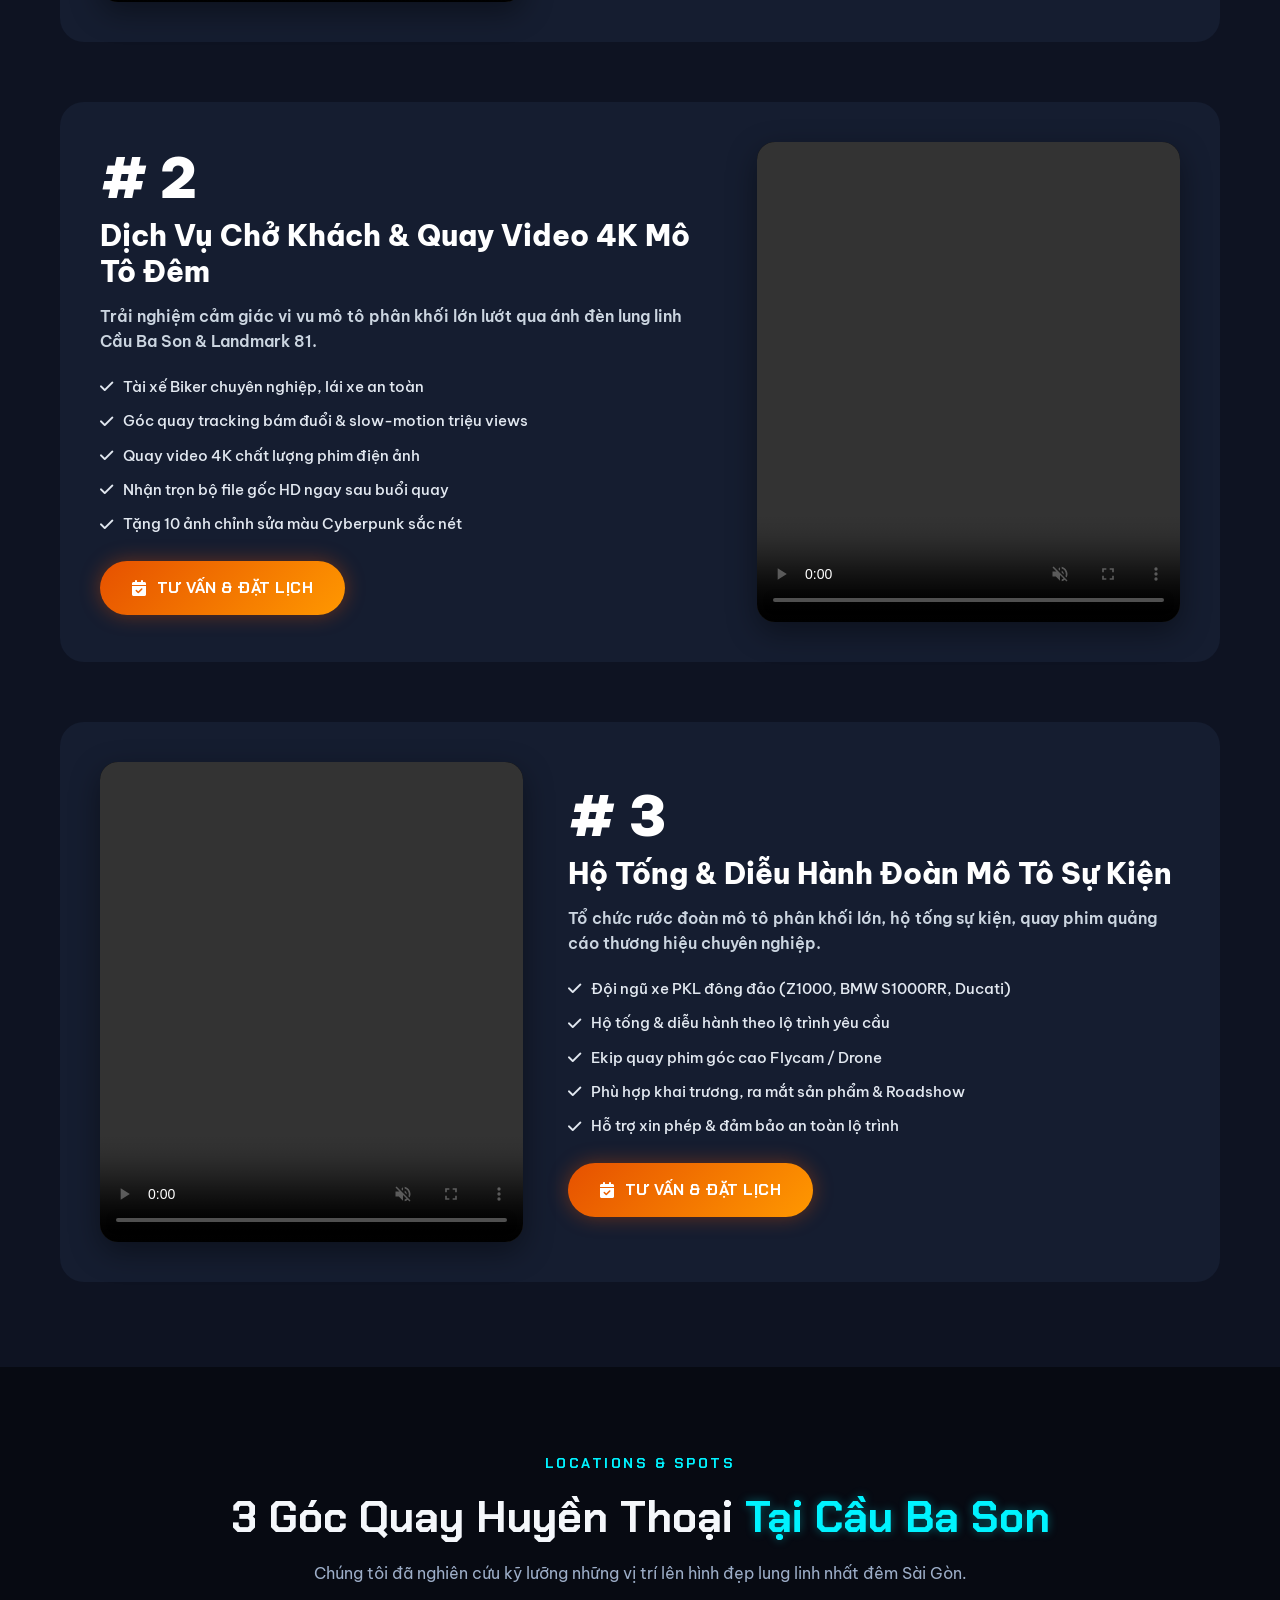
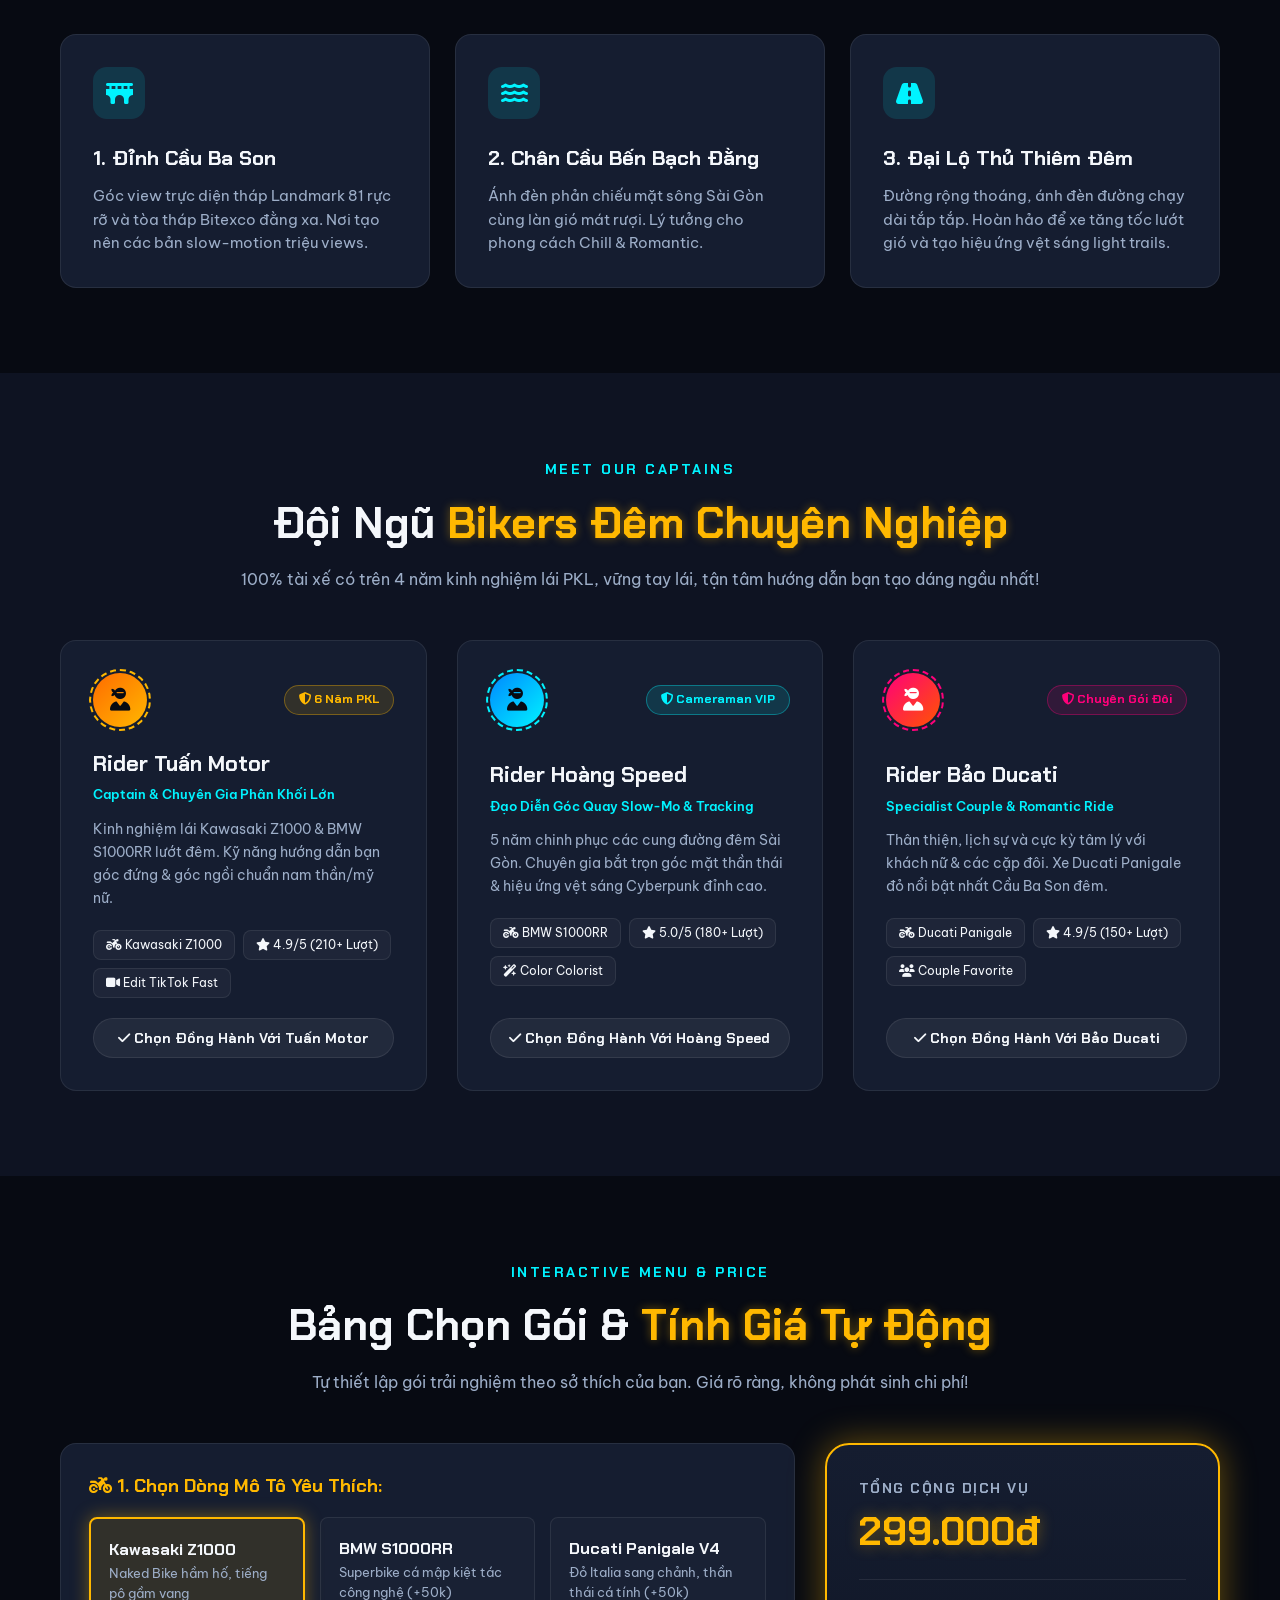
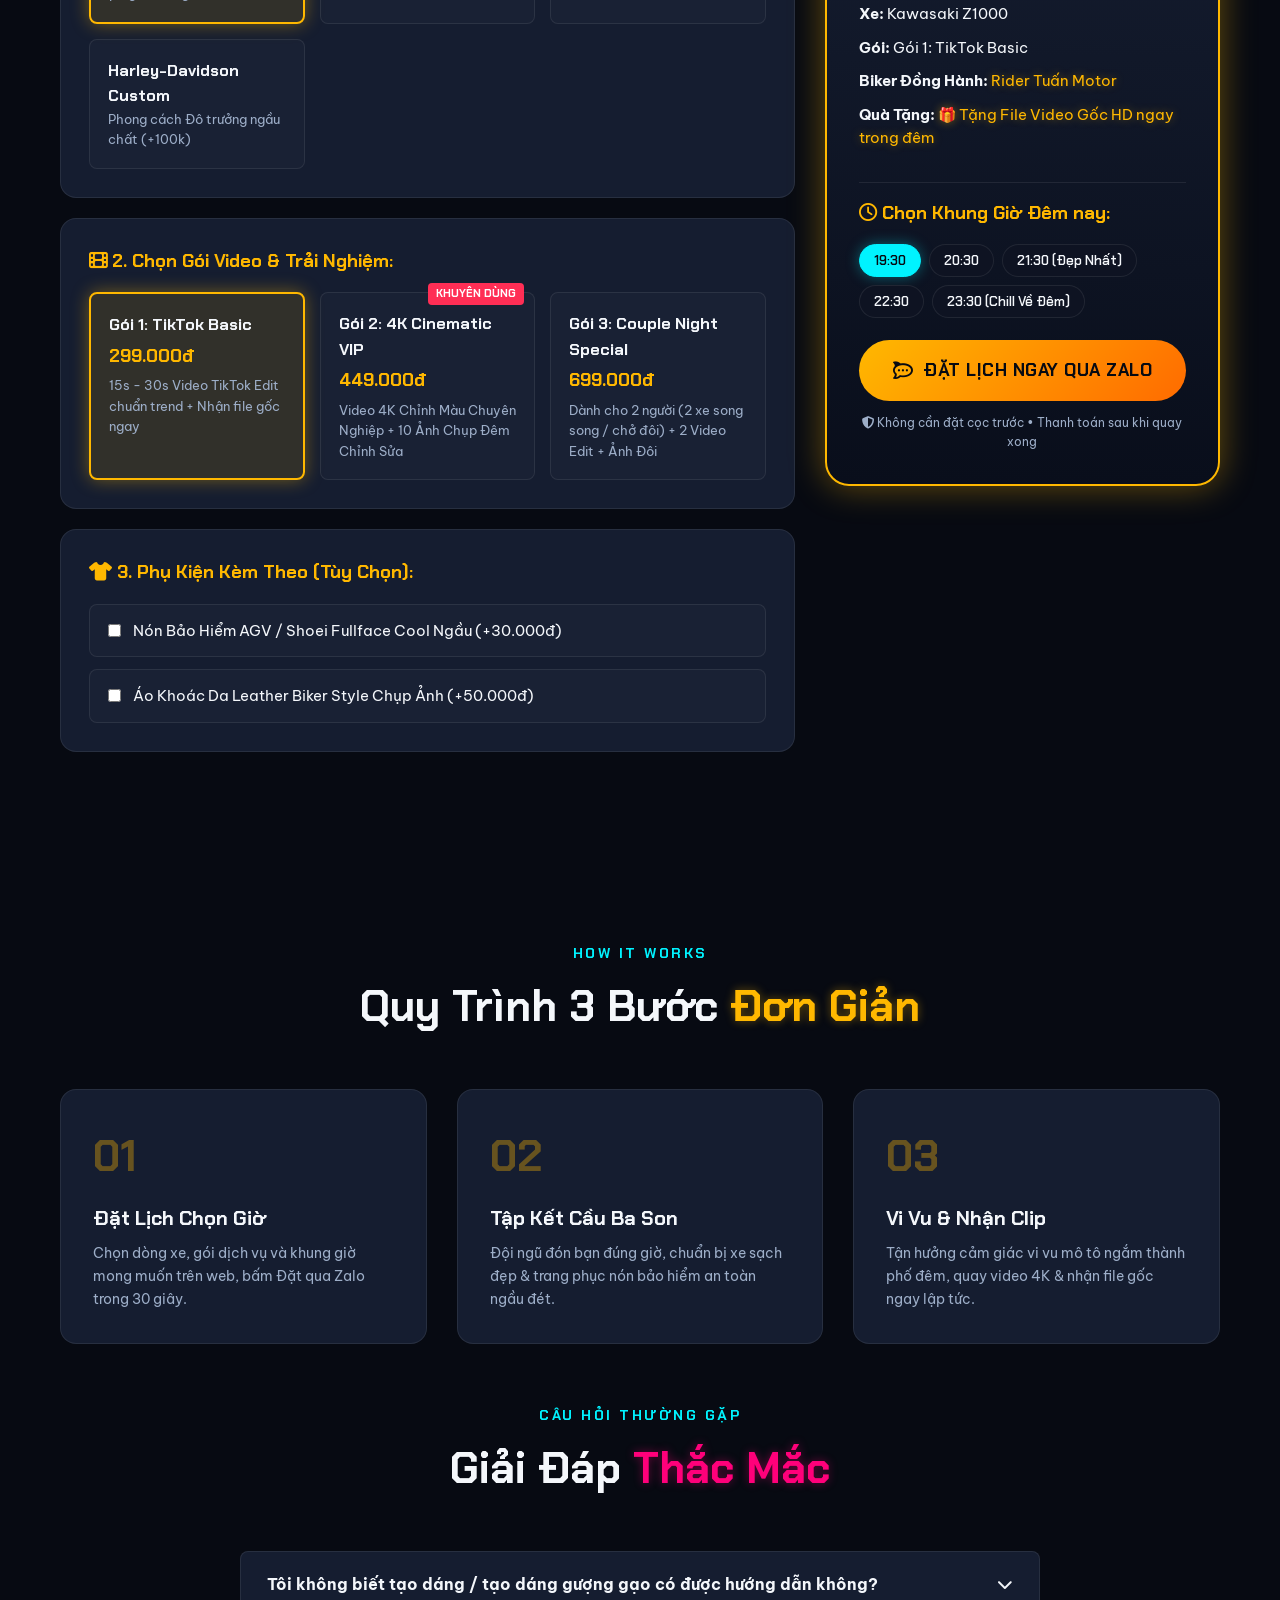
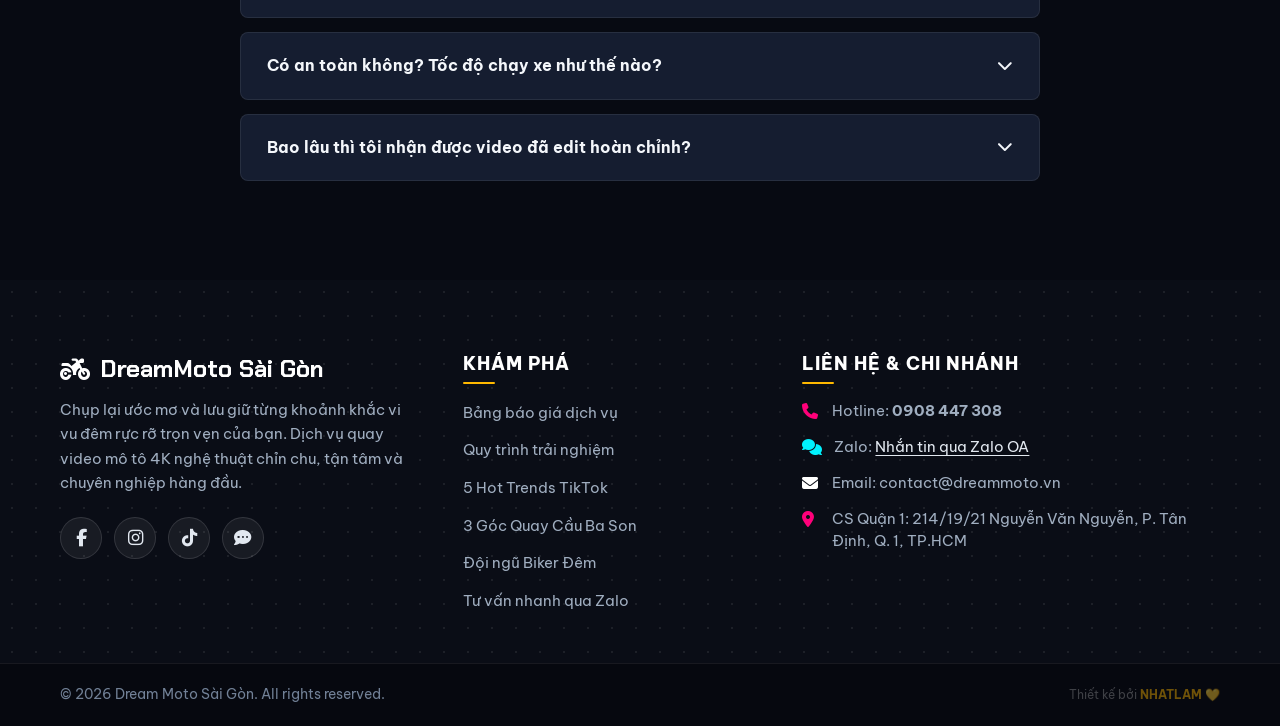
==== commit 334fe591: "Tích hợp cơ chế Cache-Buster cho file data-config.js trên cả trang chính và trang quản trị" ====
--- a/DreamMotoNight/index.html
+++ b/DreamMotoNight/index.html
@@ -539,7 +539,9 @@
     </div>
   </div>
 
-  <script src="data-config.js"></script>
+  <script>
+    document.write('<script src="data-config.js?t=' + Date.now() + '"><\/script>');
+  </script>
   <script src="app.js"></script>
 </body>
 
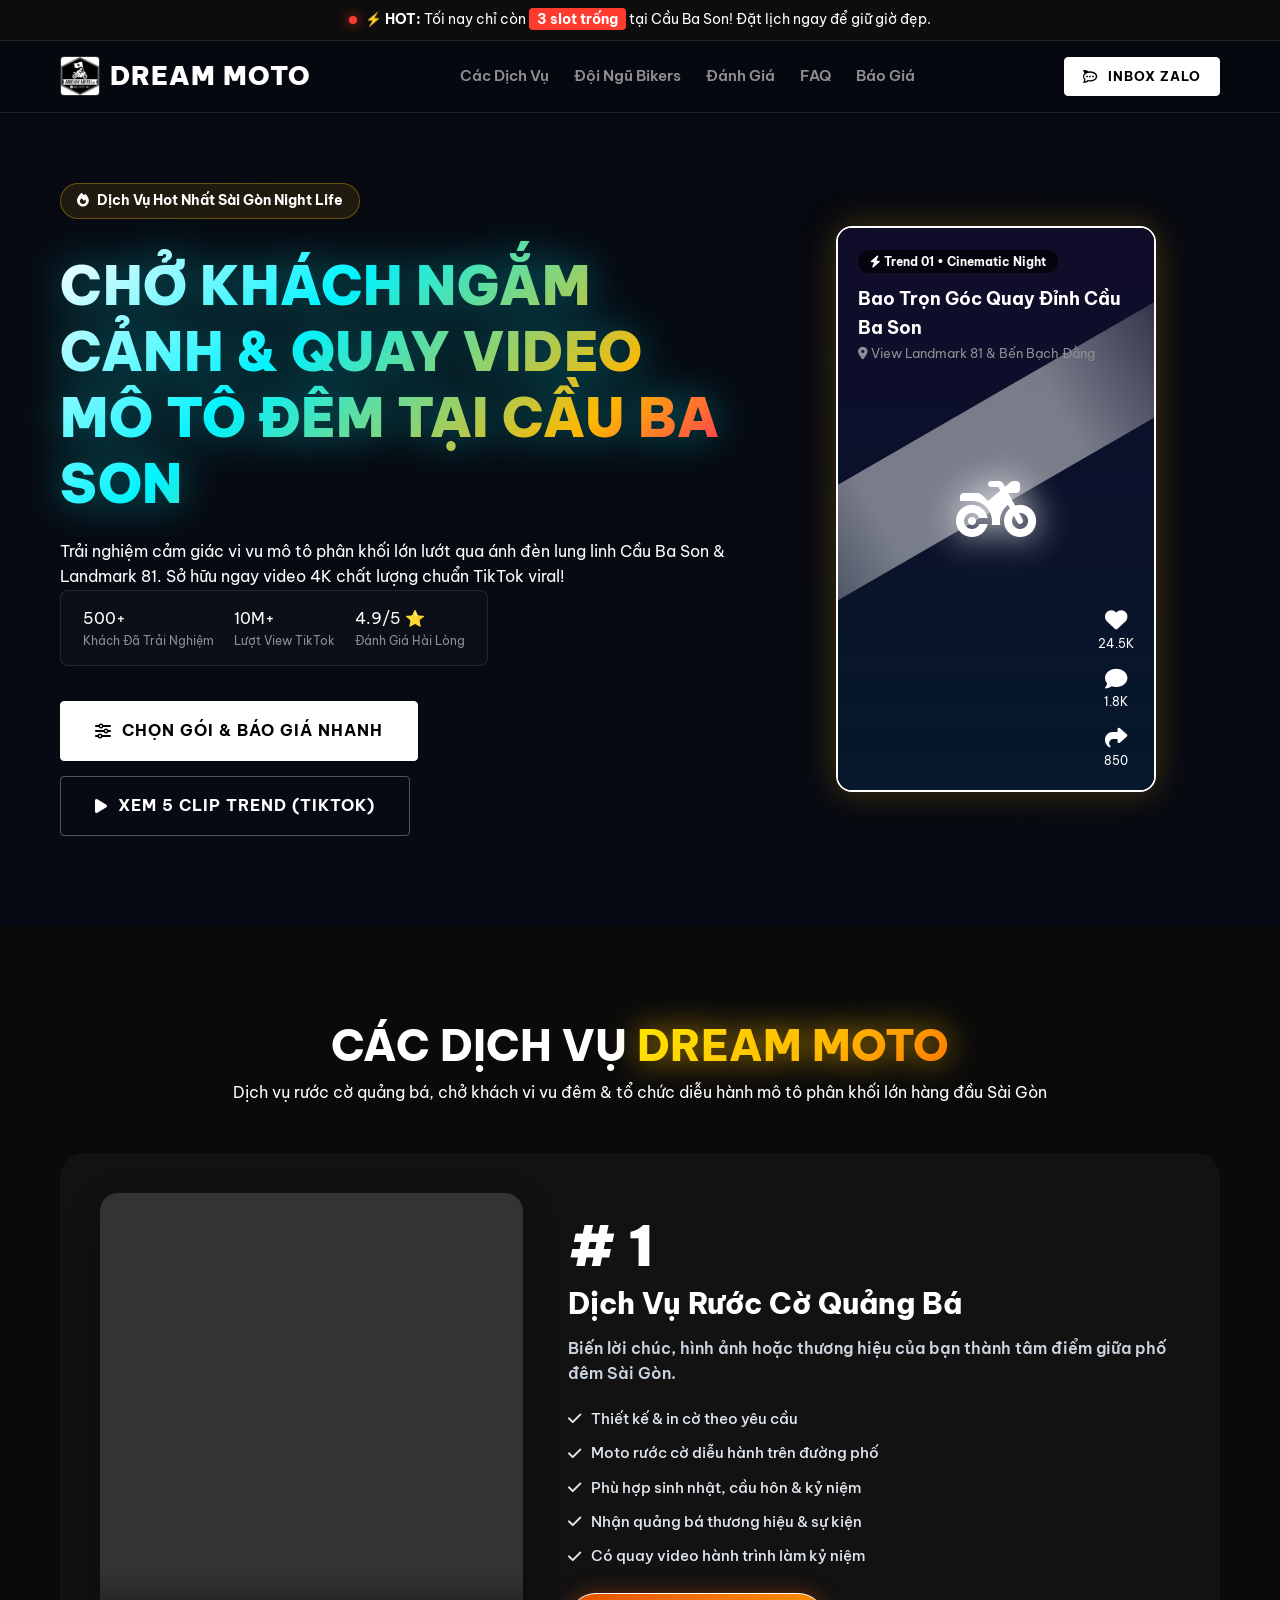
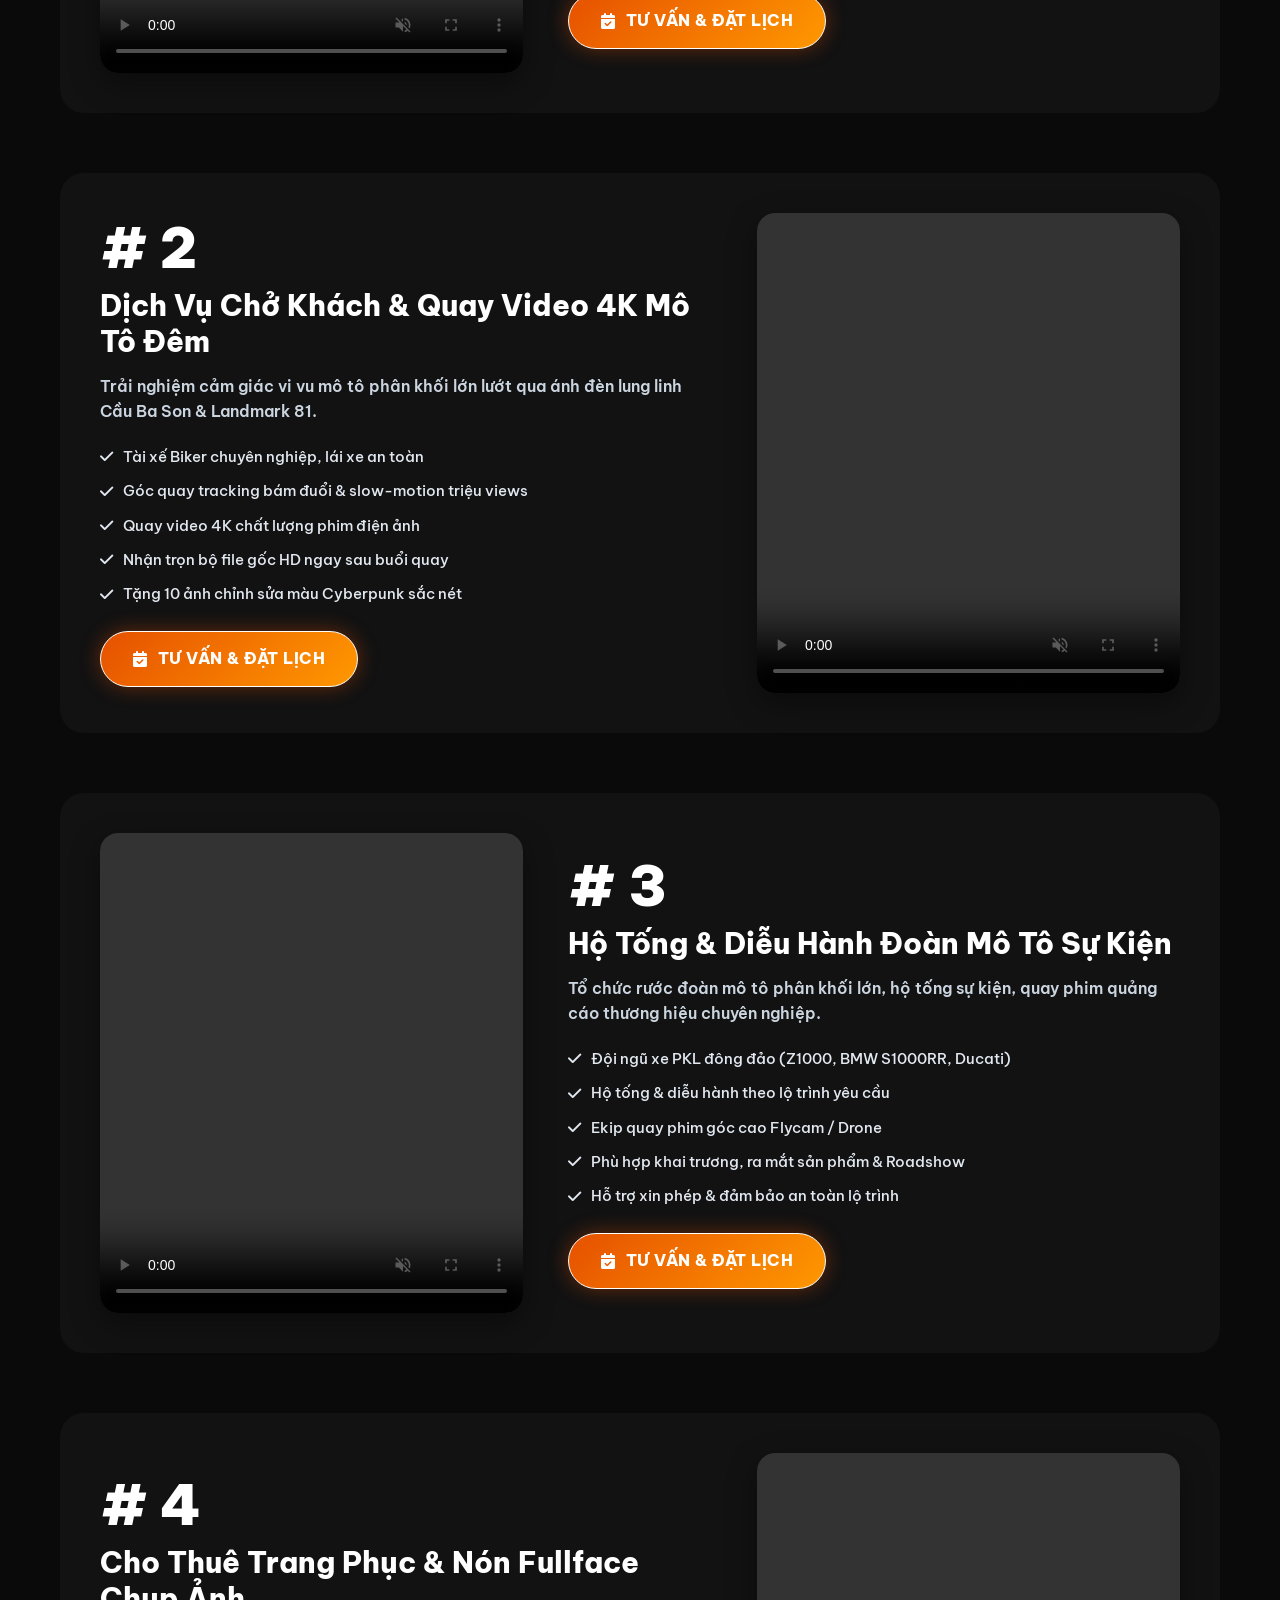
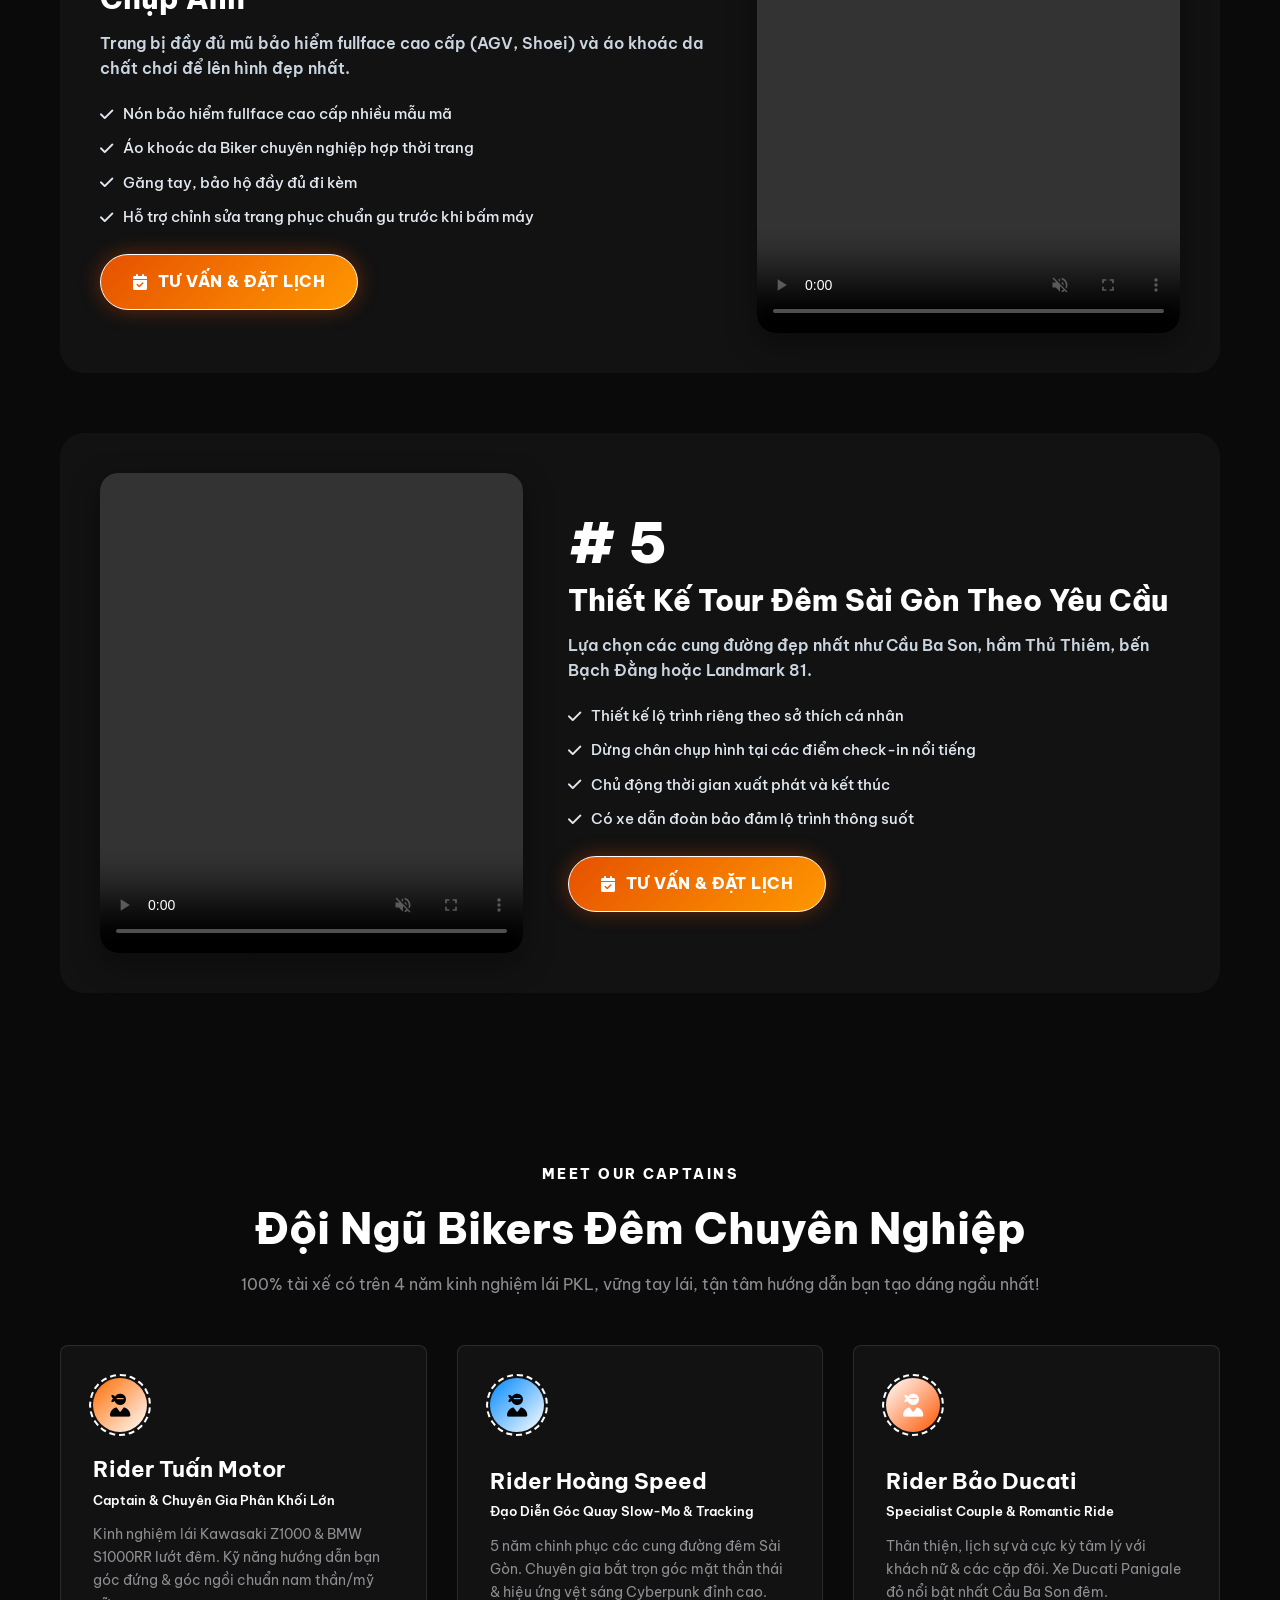
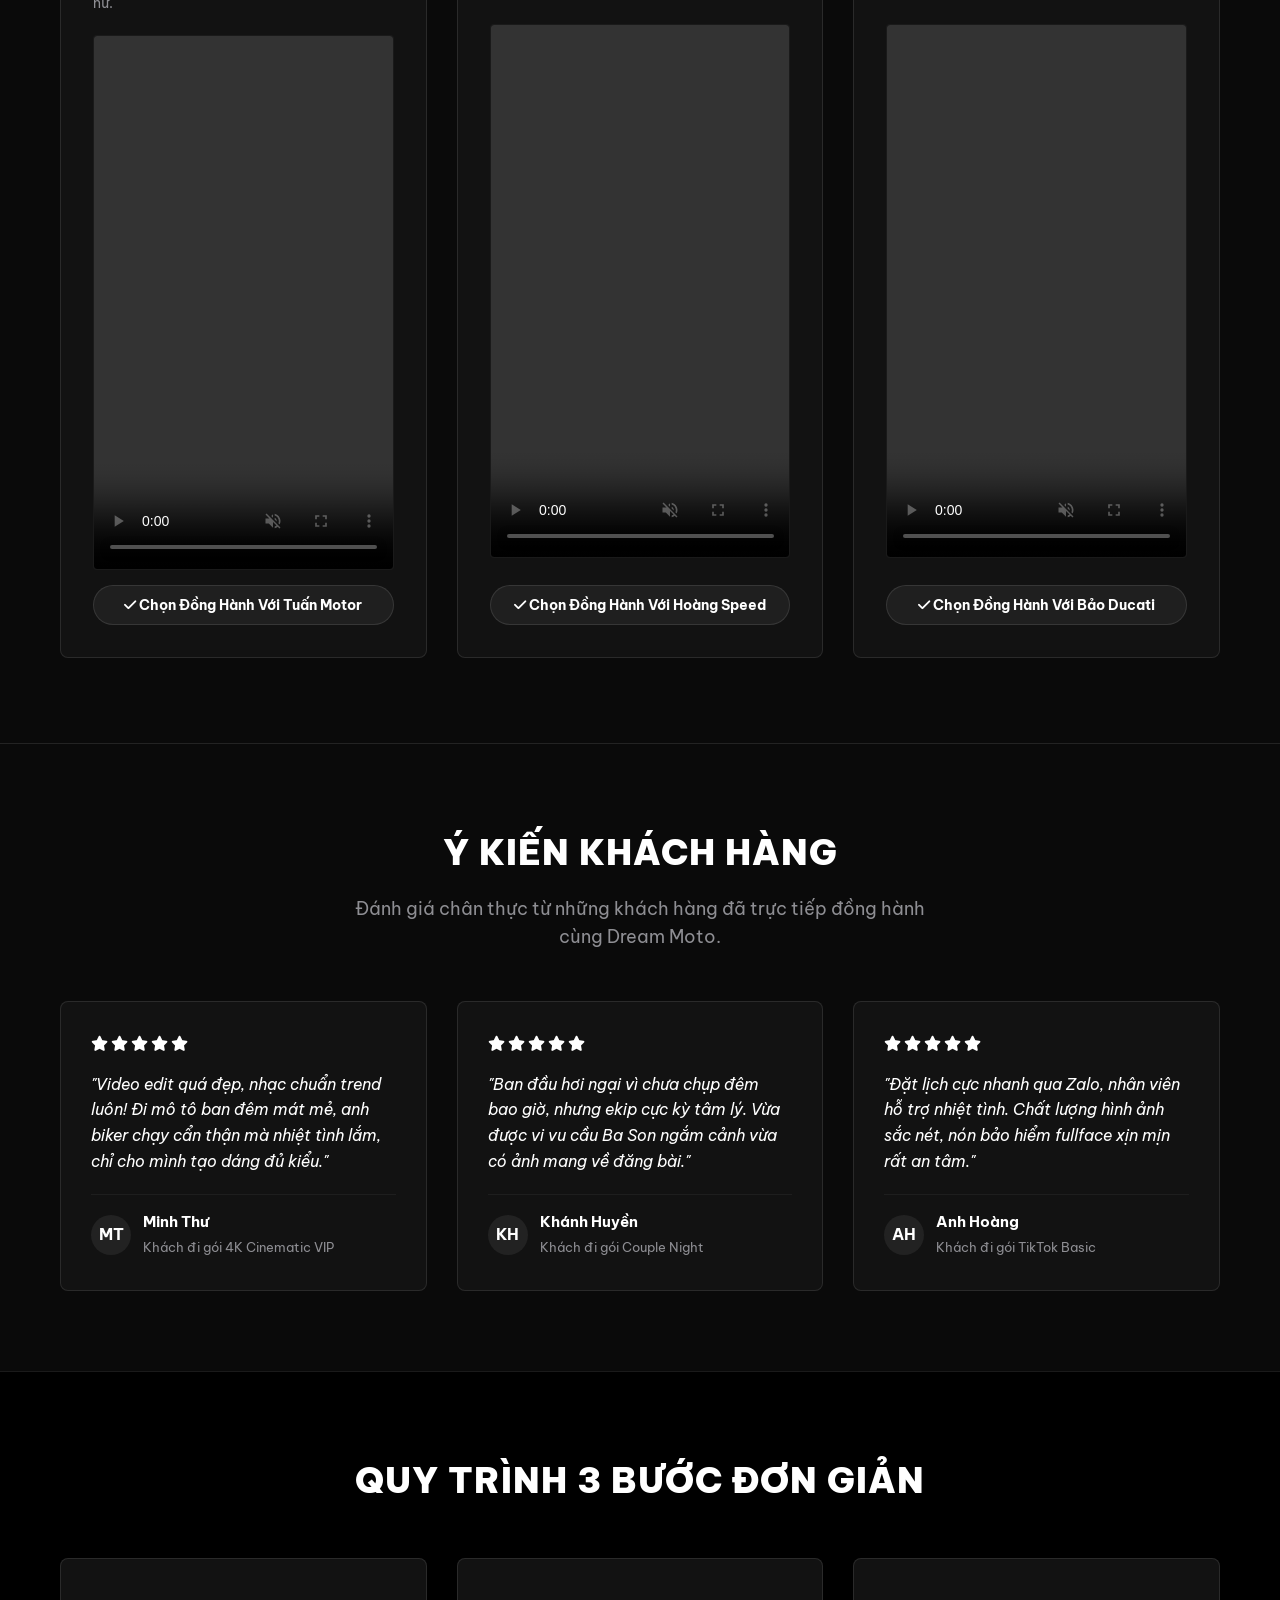
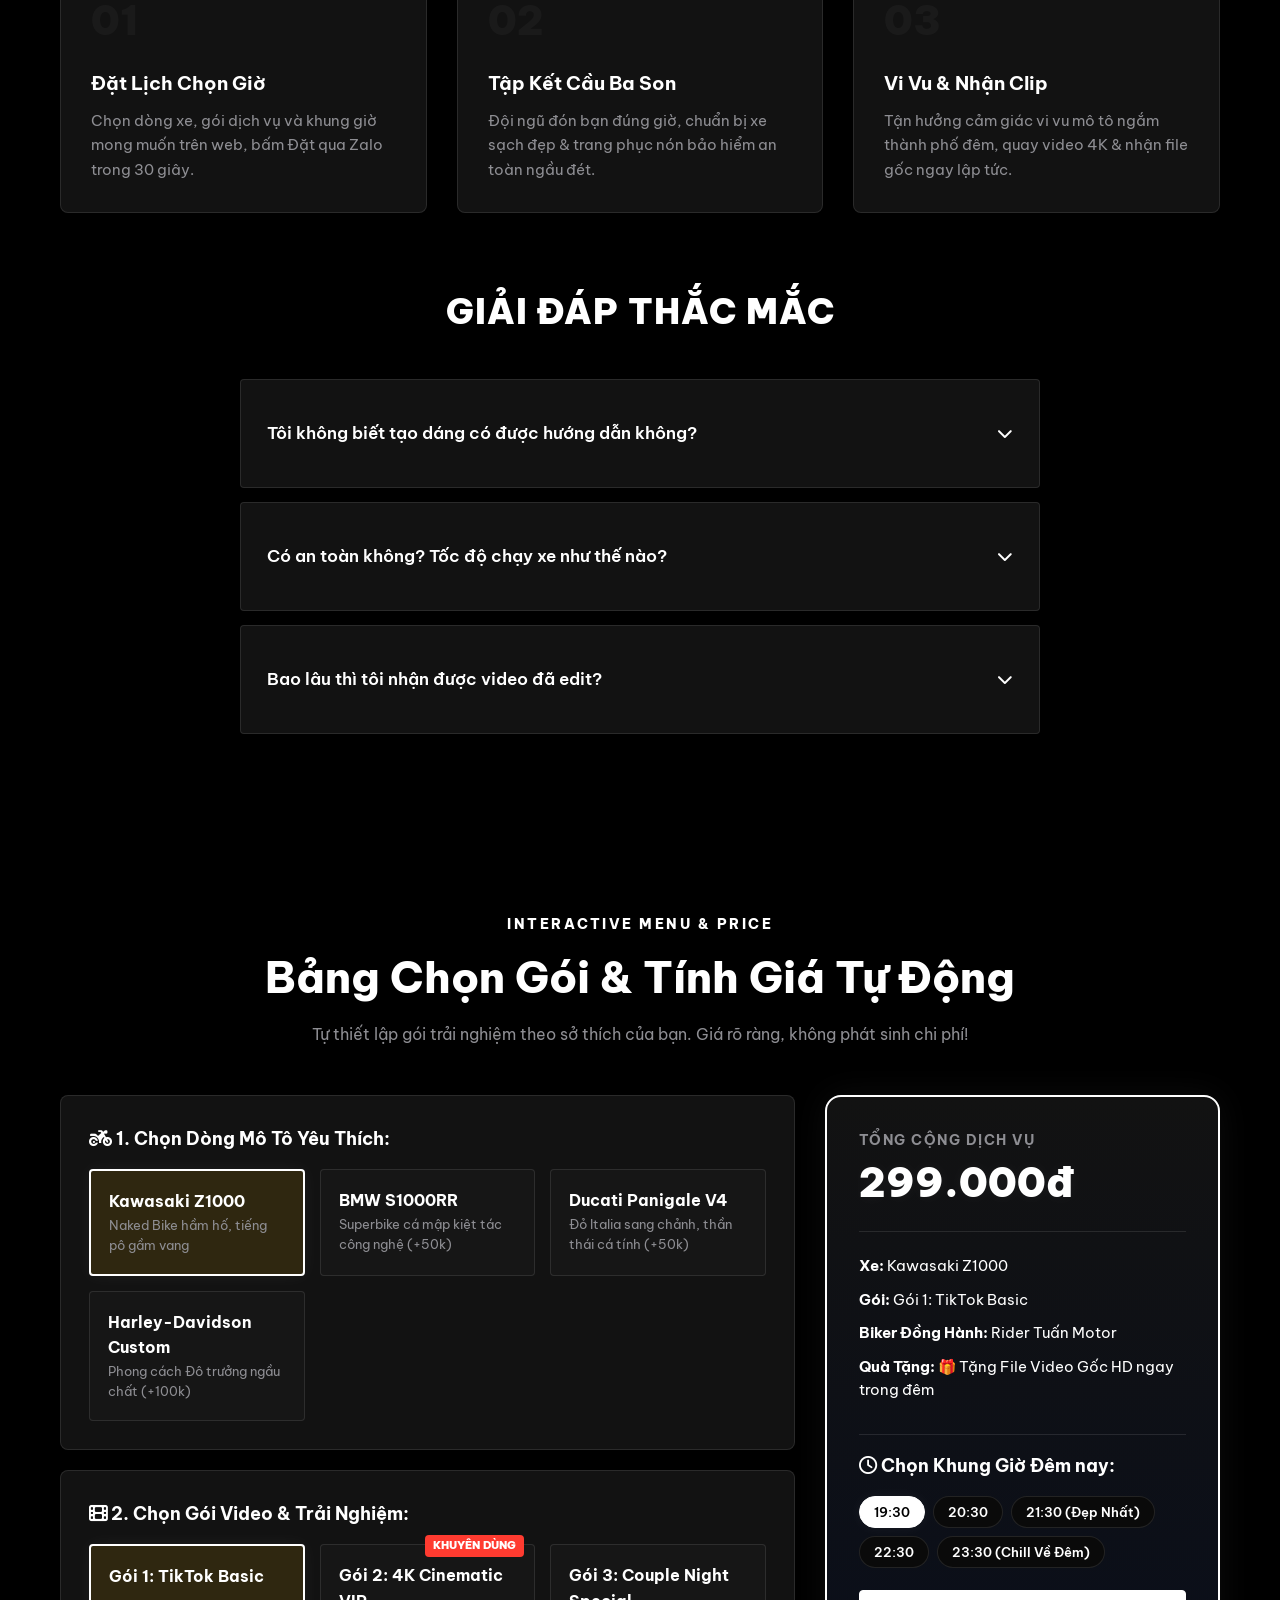
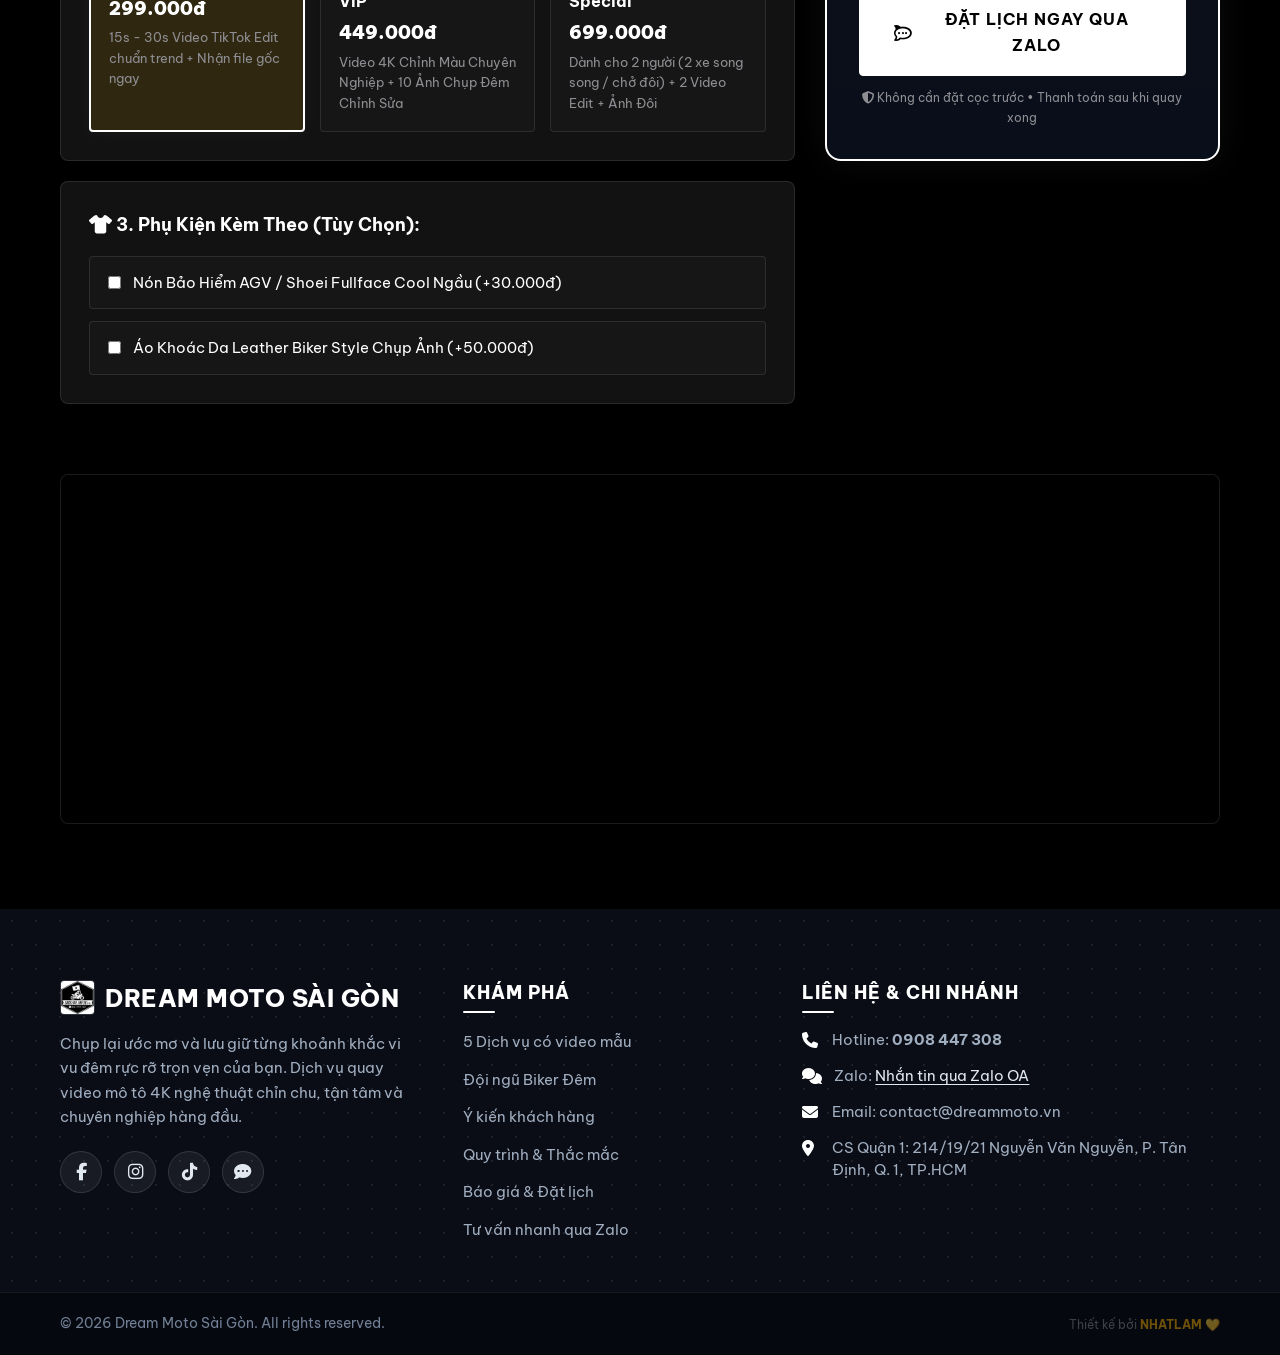
==== commit a289ce2f: "Redesign website to premium Black & White minimalism layout with new logo" ====
--- a/DreamMotoNight/index.html
+++ b/DreamMotoNight/index.html
@@ -29,16 +29,16 @@
   <!-- Header / Navigation -->
   <header class="main-header">
     <div class="container header-container">
-      <a href="#" class="logo">
-        <span class="logo-icon"><i class="fa-solid fa-motorcycle"></i></span>
-        <span class="logo-text">DREAM<span class="gold-text">MOTO</span></span>
+      <a href="#" class="logo" style="display: flex; align-items: center; gap: 10px;">
+        <img src="logo.jpg" alt="Dream Moto Logo" style="height: 40px; width: auto; border-radius: 4px; border: 1px solid rgba(255,255,255,0.15);">
+        <span class="logo-text" style="font-family: var(--font-heading); font-weight: 900; letter-spacing: 1px; text-transform: uppercase;">DREAM MOTO</span>
       </a>
       <nav class="desktop-nav">
         <a href="#trends">Các Dịch Vụ</a>
-        <a href="#spots">Góc Quay</a>
         <a href="#bikers">Đội Ngũ Bikers</a>
-        <a href="#calculator">Bảng Giá & Gói</a>
+        <a href="#feedback">Đánh Giá</a>
         <a href="#faq">FAQ</a>
+        <a href="#calculator">Báo Giá</a>
       </nav>
       <div class="header-actions">
         <a href="https://zalo.me/0900000000" target="_blank" class="btn btn-primary btn-sm btn-glow">
@@ -134,34 +134,6 @@
     </div>
   </section>
 
-  <!-- Interactive Spot Map Cầu Ba Son Section -->
-  <section id="spots" class="spots-section">
-    <div class="container">
-      <div class="section-header text-center">
-        <span class="sub-title">LOCATIONS & SPOTS</span>
-        <h2 class="section-title">3 Góc Quay Huyền Thoại <span class="cyan-text">Tại Cầu Ba Son</span></h2>
-        <p class="section-desc">Chúng tôi đã nghiên cứu kỹ lưỡng những vị trí lên hình đẹp lung linh nhất đêm Sài Gòn.</p>
-      </div>
-
-      <div class="spots-grid">
-        <div class="spot-card">
-          <div class="spot-icon"><i class="fa-solid fa-bridge"></i></div>
-          <h3>1. Đỉnh Cầu Ba Son</h3>
-          <p>Góc view trực diện tháp Landmark 81 rực rỡ và tòa tháp Bitexco đằng xa. Nơi tạo nên các bản slow-motion triệu views.</p>
-        </div>
-        <div class="spot-card">
-          <div class="spot-icon"><i class="fa-solid fa-water"></i></div>
-          <h3>2. Chân Cầu Bến Bạch Đằng</h3>
-          <p>Ánh đèn phản chiếu mặt sông Sài Gòn cùng làn gió mát rượi. Lý tưởng cho phong cách Chill & Romantic.</p>
-        </div>
-        <div class="spot-card">
-          <div class="spot-icon"><i class="fa-solid fa-road"></i></div>
-          <h3>3. Đại Lộ Thủ Thiêm Đêm</h3>
-          <p>Đường rộng thoáng, ánh đèn đường chạy dài tắp tắp. Hoàn hảo để xe tăng tốc lướt gió và tạo hiệu ứng vệt sáng light trails.</p>
-        </div>
-      </div>
-    </div>
-  </section>
 
   <!-- Biker Team Profile Section -->
   <section id="bikers" class="bikers-section">
@@ -256,6 +228,151 @@
         </div>
 
       </div>
+    </div>
+  </section>
+
+  <!-- Feedback khách thật Section -->
+  <section id="feedback" class="section feedback-section" style="background: var(--bg-surface); padding: 80px 0; border-top: 1px solid var(--border-color);">
+    <div class="container">
+      <div class="section-header text-center" style="margin-bottom: 50px;">
+        <h2 class="section-title" style="font-family: var(--font-heading); font-size: 2.2rem; font-weight: 900; letter-spacing: 1px; text-transform: uppercase;">Ý Kiến Khách Hàng</h2>
+        <p class="section-desc" style="color: var(--text-muted); font-size: 1.1rem; max-width: 600px; margin: 15px auto 0;">Đánh giá chân thực từ những khách hàng đã trực tiếp đồng hành cùng Dream Moto.</p>
+      </div>
+
+      <div class="feedback-grid" style="display: grid; grid-template-columns: repeat(auto-fit, minmax(300px, 1fr)); gap: 30px;">
+        <!-- Card 1 -->
+        <div class="feedback-card" style="background: var(--bg-card); padding: 30px; border-radius: var(--radius-md); border: 1px solid var(--border-color); display: flex; flex-direction: column; justify-content: space-between;">
+          <div>
+            <div class="feedback-stars" style="color: #ffffff; margin-bottom: 15px; font-size: 0.95rem;">
+              <i class="fa-solid fa-star"></i>
+              <i class="fa-solid fa-star"></i>
+              <i class="fa-solid fa-star"></i>
+              <i class="fa-solid fa-star"></i>
+              <i class="fa-solid fa-star"></i>
+            </div>
+            <p style="font-size: 1rem; color: var(--text-main); line-height: 1.6; font-style: italic; margin-bottom: 20px;">"Video edit quá đẹp, nhạc chuẩn trend luôn! Đi mô tô ban đêm mát mẻ, anh biker chạy cẩn thận mà nhiệt tình lắm, chỉ cho mình tạo dáng đủ kiểu."</p>
+          </div>
+          <div style="display: flex; align-items: center; gap: 12px; border-top: 1px solid rgba(255,255,255,0.05); padding-top: 15px;">
+            <div style="width: 40px; height: 40px; border-radius: 50%; background: #222; display: flex; align-items: center; justify-content: center; font-weight: bold; color: #fff;">MT</div>
+            <div>
+              <h4 style="font-size: 0.95rem; font-weight: 700; color: #fff;">Minh Thư</h4>
+              <span style="font-size: 0.8rem; color: var(--text-muted);">Khách đi gói 4K Cinematic VIP</span>
+            </div>
+          </div>
+        </div>
+
+        <!-- Card 2 -->
+        <div class="feedback-card" style="background: var(--bg-card); padding: 30px; border-radius: var(--radius-md); border: 1px solid var(--border-color); display: flex; flex-direction: column; justify-content: space-between;">
+          <div>
+            <div class="feedback-stars" style="color: #ffffff; margin-bottom: 15px; font-size: 0.95rem;">
+              <i class="fa-solid fa-star"></i>
+              <i class="fa-solid fa-star"></i>
+              <i class="fa-solid fa-star"></i>
+              <i class="fa-solid fa-star"></i>
+              <i class="fa-solid fa-star"></i>
+            </div>
+            <p style="font-size: 1rem; color: var(--text-main); line-height: 1.6; font-style: italic; margin-bottom: 20px;">"Ban đầu hơi ngại vì chưa chụp đêm bao giờ, nhưng ekip cực kỳ tâm lý. Vừa được vi vu cầu Ba Son ngắm cảnh vừa có ảnh mang về đăng bài."</p>
+          </div>
+          <div style="display: flex; align-items: center; gap: 12px; border-top: 1px solid rgba(255,255,255,0.05); padding-top: 15px;">
+            <div style="width: 40px; height: 40px; border-radius: 50%; background: #222; display: flex; align-items: center; justify-content: center; font-weight: bold; color: #fff;">KH</div>
+            <div>
+              <h4 style="font-size: 0.95rem; font-weight: 700; color: #fff;">Khánh Huyền</h4>
+              <span style="font-size: 0.8rem; color: var(--text-muted);">Khách đi gói Couple Night</span>
+            </div>
+          </div>
+        </div>
+
+        <!-- Card 3 -->
+        <div class="feedback-card" style="background: var(--bg-card); padding: 30px; border-radius: var(--radius-md); border: 1px solid var(--border-color); display: flex; flex-direction: column; justify-content: space-between;">
+          <div>
+            <div class="feedback-stars" style="color: #ffffff; margin-bottom: 15px; font-size: 0.95rem;">
+              <i class="fa-solid fa-star"></i>
+              <i class="fa-solid fa-star"></i>
+              <i class="fa-solid fa-star"></i>
+              <i class="fa-solid fa-star"></i>
+              <i class="fa-solid fa-star"></i>
+            </div>
+            <p style="font-size: 1rem; color: var(--text-main); line-height: 1.6; font-style: italic; margin-bottom: 20px;">"Đặt lịch cực nhanh qua Zalo, nhân viên hỗ trợ nhiệt tình. Chất lượng hình ảnh sắc nét, nón bảo hiểm fullface xịn mịn rất an tâm."</p>
+          </div>
+          <div style="display: flex; align-items: center; gap: 12px; border-top: 1px solid rgba(255,255,255,0.05); padding-top: 15px;">
+            <div style="width: 40px; height: 40px; border-radius: 50%; background: #222; display: flex; align-items: center; justify-content: center; font-weight: bold; color: #fff;">AH</div>
+            <div>
+              <h4 style="font-size: 0.95rem; font-weight: 700; color: #fff;">Anh Hoàng</h4>
+              <span style="font-size: 0.8rem; color: var(--text-muted);">Khách đi gói TikTok Basic</span>
+            </div>
+          </div>
+        </div>
+      </div>
+    </div>
+  </section>
+
+  <!-- Process & FAQ Section -->
+  <section id="faq" class="faq-section" style="background: var(--bg-dark); padding: 80px 0; border-top: 1px solid var(--border-color);">
+    <div class="container">
+      
+      <!-- 3 Steps -->
+      <div class="process-wrapper" style="margin-bottom: 70px;">
+        <div class="section-header text-center" style="margin-bottom: 50px;">
+          <h2 class="section-title" style="font-family: var(--font-heading); font-size: 2.2rem; font-weight: 900; letter-spacing: 1px; text-transform: uppercase;">Quy Trình 3 Bước Đơn Giản</h2>
+        </div>
+        <div class="process-grid" style="display: grid; grid-template-columns: repeat(auto-fit, minmax(280px, 1fr)); gap: 30px;">
+          <div class="process-card" style="background: var(--bg-card); padding: 30px; border-radius: var(--radius-md); border: 1px solid var(--border-color);">
+            <div class="step-num" style="font-size: 2.5rem; font-weight: 900; color: rgba(255,255,255,0.1); margin-bottom: 15px;">01</div>
+            <h3 style="font-size: 1.2rem; font-weight: 700; margin-bottom: 10px;">Đặt Lịch Chọn Giờ</h3>
+            <p style="color: var(--text-muted); font-size: 0.95rem;">Chọn dòng xe, gói dịch vụ và khung giờ mong muốn trên web, bấm Đặt qua Zalo trong 30 giây.</p>
+          </div>
+          <div class="process-card" style="background: var(--bg-card); padding: 30px; border-radius: var(--radius-md); border: 1px solid var(--border-color);">
+            <div class="step-num" style="font-size: 2.5rem; font-weight: 900; color: rgba(255,255,255,0.1); margin-bottom: 15px;">02</div>
+            <h3 style="font-size: 1.2rem; font-weight: 700; margin-bottom: 10px;">Tập Kết Cầu Ba Son</h3>
+            <p style="color: var(--text-muted); font-size: 0.95rem;">Đội ngũ đón bạn đúng giờ, chuẩn bị xe sạch đẹp & trang phục nón bảo hiểm an toàn ngầu đét.</p>
+          </div>
+          <div class="process-card" style="background: var(--bg-card); padding: 30px; border-radius: var(--radius-md); border: 1px solid var(--border-color);">
+            <div class="step-num" style="font-size: 2.5rem; font-weight: 900; color: rgba(255,255,255,0.1); margin-bottom: 15px;">03</div>
+            <h3 style="font-size: 1.2rem; font-weight: 700; margin-bottom: 10px;">Vi Vu & Nhận Clip</h3>
+            <p style="color: var(--text-muted); font-size: 0.95rem;">Tận hưởng cảm giác vi vu mô tô ngắm thành phố đêm, quay video 4K & nhận file gốc ngay lập tức.</p>
+          </div>
+        </div>
+      </div>
+
+      <!-- FAQ Accordion -->
+      <div class="faq-wrapper" style="max-width: 800px; margin: 0 auto;">
+        <div class="section-header text-center" style="margin-bottom: 40px;">
+          <h2 class="section-title" style="font-family: var(--font-heading); font-size: 2.2rem; font-weight: 900; letter-spacing: 1px; text-transform: uppercase;">Giải Đáp Thắc Mắc</h2>
+        </div>
+
+        <div class="faq-accordion">
+          <div class="faq-item" style="border-bottom: 1px solid var(--border-color); padding: 20px 0;">
+            <div class="faq-question" style="display: flex; justify-content: space-between; align-items: center; cursor: pointer;">
+              <span style="font-weight: 600; font-size: 1.05rem;">Tôi không biết tạo dáng có được hướng dẫn không?</span>
+              <i class="fa-solid fa-chevron-down faq-icon"></i>
+            </div>
+            <div class="faq-answer">
+              <p style="color: var(--text-muted); padding-top: 10px;">Yên tâm 100%! Cameraman và tài xế của Dream Moto sẽ hướng dẫn bạn từng góc nhìn, cách tựa lưng, tạo dáng sao cho tự nhiên và thần thái nhất.</p>
+            </div>
+          </div>
+
+          <div class="faq-item" style="border-bottom: 1px solid var(--border-color); padding: 20px 0;">
+            <div class="faq-question" style="display: flex; justify-content: space-between; align-items: center; cursor: pointer;">
+              <span style="font-weight: 600; font-size: 1.05rem;">Có an toàn không? Tốc độ chạy xe như thế nào?</span>
+              <i class="fa-solid fa-chevron-down faq-icon"></i>
+            </div>
+            <div class="faq-answer">
+              <p style="color: var(--text-muted); padding-top: 10px;">Rất an toàn. Đội ngũ tài xế của chúng tôi có nhiều năm kinh nghiệm lái PKL, chạy với tốc độ vừa phải (30-40km/h) tuân thủ luật giao thông để bạn vừa ngắm cảnh vừa quay video đẹp nhất.</p>
+            </div>
+          </div>
+
+          <div class="faq-item" style="border-bottom: 1px solid var(--border-color); padding: 20px 0;">
+            <div class="faq-question" style="display: flex; justify-content: space-between; align-items: center; cursor: pointer;">
+              <span style="font-weight: 600; font-size: 1.05rem;">Bao lâu thì tôi nhận được video đã edit?</span>
+              <i class="fa-solid fa-chevron-down faq-icon"></i>
+            </div>
+            <div class="faq-answer">
+              <p style="color: var(--text-muted); padding-top: 10px;">File video gốc HD sẽ chuyển thẳng sang điện thoại của bạn ngay sau buổi quay. Video edit chuẩn trend TikTok 4K sẽ được gửi qua Zalo cho bạn trong vòng 24h!</p>
+            </div>
+          </div>
+        </div>
+      </div>
+
     </div>
   </section>
 
@@ -369,80 +486,20 @@
         </div>
       </div>
 
+      <!-- B&W Map Embed -->
+      <div style="margin-top: 50px; border-radius: var(--radius-md); overflow: hidden; border: 1px solid var(--border-color); background: #000; height: 350px;">
+        <iframe src="https://www.google.com/maps/embed?pb=!1m18!1m12!1m3!1d3919.4602287848604!2d106.70559797587747!3d10.776019359196397!2m3!1f0!2f0!3f0!3m2!1i1024!2i768!4f13.1!3m3!1m2!1s0x31752f40a1eb9775%3A0xe54e60bd25e4063!2zQ-G6p3UgQmEgU29u!5e0!3m2!1svi!2s!4v1700000000000!5m2!1svi!2s" 
+          width="100%" 
+          height="100%" 
+          style="border:0; filter: grayscale(1) invert(1) contrast(1.2) opacity(0.85);" 
+          allowfullscreen="" 
+          loading="lazy" 
+          referrerpolicy="no-referrer-when-downgrade">
+        </iframe>
+      </div>
     </div>
   </section>
 
-  <!-- Process & FAQ Section -->
-  <section id="faq" class="faq-section">
-    <div class="container">
-      
-      <!-- 3 Steps -->
-      <div class="process-wrapper">
-        <div class="section-header text-center">
-          <span class="sub-title">HOW IT WORKS</span>
-          <h2 class="section-title">Quy Trình 3 Bước <span class="gold-text">Đơn Giản</span></h2>
-        </div>
-        <div class="process-grid">
-          <div class="process-card">
-            <div class="step-num">01</div>
-            <h3>Đặt Lịch Chọn Giờ</h3>
-            <p>Chọn dòng xe, gói dịch vụ và khung giờ mong muốn trên web, bấm Đặt qua Zalo trong 30 giây.</p>
-          </div>
-          <div class="process-card">
-            <div class="step-num">02</div>
-            <h3>Tập Kết Cầu Ba Son</h3>
-            <p>Đội ngũ đón bạn đúng giờ, chuẩn bị xe sạch đẹp & trang phục nón bảo hiểm an toàn ngầu đét.</p>
-          </div>
-          <div class="process-card">
-            <div class="step-num">03</div>
-            <h3>Vi Vu & Nhận Clip</h3>
-            <p>Tận hưởng cảm giác vi vu mô tô ngắm thành phố đêm, quay video 4K & nhận file gốc ngay lập tức.</p>
-          </div>
-        </div>
-      </div>
-
-      <!-- FAQ Accordion -->
-      <div class="faq-wrapper">
-        <div class="section-header text-center">
-          <span class="sub-title">CÂU HỎI THƯỜNG GẶP</span>
-          <h2 class="section-title">Giải Đáp <span class="magenta-text">Thắc Mắc</span></h2>
-        </div>
-
-        <div class="faq-accordion">
-          <div class="faq-item">
-            <div class="faq-question">
-              <span>Tôi không biết tạo dáng / tạo dáng gượng gạo có được hướng dẫn không?</span>
-              <i class="fa-solid fa-chevron-down faq-icon"></i>
-            </div>
-            <div class="faq-answer">
-              <p>Yên tâm 100%! Cameraman và tài xế của Dream Moto sẽ hướng dẫn bạn từng góc nhìn, cách tựa lưng, vuốt tóc, tạo dáng sao cho tự nhiên và thần thái nhất.</p>
-            </div>
-          </div>
-
-          <div class="faq-item">
-            <div class="faq-question">
-              <span>Có an toàn không? Tốc độ chạy xe như thế nào?</span>
-              <i class="fa-solid fa-chevron-down faq-icon"></i>
-            </div>
-            <div class="faq-answer">
-              <p>Rất an toàn. Đội ngũ tài xế của chúng tôi có nhiều năm kinh nghiệm lái PKL, chạy với tốc độ vừa phải (30-40km/h) tuân thủ luật giao thông để bạn vừa ngắm cảnh vừa quay video đẹp nhất.</p>
-            </div>
-          </div>
-
-          <div class="faq-item">
-            <div class="faq-question">
-              <span>Bao lâu thì tôi nhận được video đã edit hoàn chỉnh?</span>
-              <i class="fa-solid fa-chevron-down faq-icon"></i>
-            </div>
-            <div class="faq-answer">
-              <p>File video gốc HD sẽ chuyển thẳng sang điện thoại của bạn ngay sau buổi quay. Video edit chuẩn trend TikTok 4K sẽ được gửi qua Zalo cho bạn trong vòng 24h!</p>
-            </div>
-          </div>
-        </div>
-      </div>
-
-    </div>
-  </section>
 
   <!-- Premium 3-Column Footer Section (Tiệm Ảnh Trái Thơm Style) -->
   <footer class="footer-tiemanh-style">
@@ -450,9 +507,9 @@
       
       <!-- Col 1: Brand & Socials -->
       <div class="footer-col-brand">
-        <div class="footer-logo">
-          <i class="fa-solid fa-motorcycle text-gold"></i>
-          <span>Dream<span class="text-gold">Moto</span> Sài Gòn</span>
+        <div class="footer-logo" style="display: flex; align-items: center; gap: 10px; margin-bottom: 15px;">
+          <img src="logo.jpg" alt="Dream Moto Logo" style="height: 35px; width: auto; border-radius: 4px; border: 1px solid rgba(255,255,255,0.15);">
+          <span style="font-family: var(--font-heading); font-weight: 800; letter-spacing: 0.5px; text-transform: uppercase; color: #ffffff;">Dream Moto Sài Gòn</span>
         </div>
         <p class="footer-bio-text" id="footerBioText">
           Chụp lại ước mơ và lưu giữ từng khoảnh khắc vi vu đêm rực rỡ trọn vẹn của bạn. Dịch vụ quay video mô tô 4K nghệ thuật chỉn chu, tận tâm và chuyên nghiệp hàng đầu.
@@ -469,11 +526,11 @@
       <div class="footer-col-nav">
         <h4 class="footer-col-title">KHÁM PHÁ</h4>
         <ul class="footer-link-list">
-          <li><a href="#calculator">Bảng báo giá dịch vụ</a></li>
-          <li><a href="#process">Quy trình trải nghiệm</a></li>
-          <li><a href="#trends">5 Hot Trends TikTok</a></li>
-          <li><a href="#spots">3 Góc Quay Cầu Ba Son</a></li>
+          <li><a href="#trends">5 Dịch vụ có video mẫu</a></li>
           <li><a href="#bikers">Đội ngũ Biker Đêm</a></li>
+          <li><a href="#feedback">Ý kiến khách hàng</a></li>
+          <li><a href="#faq">Quy trình & Thắc mắc</a></li>
+          <li><a href="#calculator">Báo giá & Đặt lịch</a></li>
           <li><a href="https://zalo.me/0900000000" target="_blank" id="footerZaloQuick">Tư vấn nhanh qua Zalo</a></li>
         </ul>
       </div>
--- a/DreamMotoNight/style.css
+++ b/DreamMotoNight/style.css
@@ -5,40 +5,40 @@
 
 :root {
   /* Background Palette */
-  --bg-dark: #070A12;
-  --bg-surface: #0E1322;
-  --bg-card: #151D30;
-  --bg-card-hover: #1C2740;
-
-  /* Vibrant Midnight Neon Palette */
-  --neon-gold: #FFB800;
-  --neon-gold-glow: rgba(255, 184, 0, 0.4);
+  --bg-dark: #000000;
+  --bg-surface: #0a0a0a;
+  --bg-card: #121212;
+  --bg-card-hover: #1c1c1c;
+
+  /* Vibrant B&W Accent Palette */
+  --neon-gold: #ffffff;
+  --neon-gold-glow: rgba(255, 255, 255, 0.05);
   
-  --neon-cyan: #00F3FF;
-  --neon-cyan-glow: rgba(0, 243, 255, 0.35);
+  --neon-cyan: #ffffff;
+  --neon-cyan-glow: rgba(255, 255, 255, 0.05);
   
-  --neon-magenta: #FF007A;
-  --neon-magenta-glow: rgba(255, 0, 122, 0.4);
+  --neon-magenta: #ffffff;
+  --neon-magenta-glow: rgba(255, 255, 255, 0.05);
   
-  --neon-red: #FF2E55;
-  --neon-green: #00FF88;
+  --neon-red: #ff3b30;
+  --neon-green: #ffffff;
   
   /* Text Palette */
-  --text-main: #F4F7FB;
-  --text-muted: #9DAEC8;
-  --text-dark: #070A12;
+  --text-main: #ffffff;
+  --text-muted: #8e8e93;
+  --text-dark: #000000;
   
   /* Borders & Shadows */
-  --border-color: rgba(255, 255, 255, 0.08);
-  --border-glow: rgba(255, 184, 0, 0.3);
+  --border-color: rgba(255, 255, 255, 0.1);
+  --border-glow: rgba(255, 255, 255, 0.05);
   
   /* Typography System */
-  --font-heading: 'Chakra Petch', 'Be Vietnam Pro', sans-serif;
+  --font-heading: 'Be Vietnam Pro', sans-serif;
   --font-body: 'Be Vietnam Pro', sans-serif;
   
-  --radius-sm: 8px;
-  --radius-md: 16px;
-  --radius-lg: 24px;
+  --radius-sm: 4px;
+  --radius-md: 8px;
+  --radius-lg: 16px;
   --radius-full: 9999px;
   
   --transition: all 0.3s cubic-bezier(0.4, 0, 0.2, 1);
@@ -92,19 +92,15 @@
 }
 
 .text-center { text-align: center; }
-.gold-text { color: var(--neon-gold); text-shadow: 0 0 10px var(--neon-gold-glow); }
-.cyan-text { color: var(--neon-cyan); text-shadow: 0 0 10px var(--neon-cyan-glow); }
-.magenta-text { color: var(--neon-magenta); text-shadow: 0 0 10px var(--neon-magenta-glow); }
-.gradient-text {
-  background: linear-gradient(135deg, var(--neon-gold) 0%, #FF6B00 50%, var(--neon-cyan) 100%);
-  -webkit-background-clip: text;
-  -webkit-text-fill-color: transparent;
-}
+.gold-text { color: #ffffff; }
+.cyan-text { color: #ffffff; }
+.magenta-text { color: #ffffff; }
+.gradient-text { color: #ffffff; }
 
 /* Announcement Bar */
 .announcement-bar {
-  background: linear-gradient(90deg, #170E00 0%, #3D2B00 50%, #170E00 100%);
-  border-bottom: 1px solid rgba(255, 184, 0, 0.4);
+  background: #0d0d0d;
+  border-bottom: 1px solid rgba(255, 255, 255, 0.1);
   padding: 9px 15px;
   font-size: 0.85rem;
   text-align: center;
@@ -208,39 +204,48 @@
   justify-content: center;
   gap: 10px;
   padding: 12px 24px;
-  border-radius: var(--radius-full);
+  border-radius: var(--radius-sm);
   font-family: var(--font-heading);
   font-weight: 700;
-  font-size: 1rem;
+  font-size: 0.95rem;
   transition: var(--transition);
   text-align: center;
-  letter-spacing: 0.5px;
+  letter-spacing: 1px;
+  text-transform: uppercase;
 }
 
 .btn-primary {
-  background: linear-gradient(135deg, var(--neon-gold) 0%, #FF6B00 100%);
-  color: var(--text-dark);
+  background: #ffffff;
+  color: #000000;
+  border: 1px solid #ffffff;
+}
+
+.btn-primary:hover {
+  background: transparent;
+  color: #ffffff;
+  border-color: #ffffff;
+  transform: translateY(-2px);
 }
 
 .btn-glow:hover {
-  transform: translateY(-2px);
-  box-shadow: 0 0 25px var(--neon-gold-glow);
+  box-shadow: 0 4px 15px rgba(255, 255, 255, 0.15);
 }
 
 .btn-outline {
   background: transparent;
-  border: 1px solid rgba(0, 243, 255, 0.4);
+  border: 1px solid rgba(255, 255, 255, 0.3);
   color: var(--text-main);
 }
 
 .btn-outline:hover {
-  border-color: var(--neon-cyan);
-  color: var(--neon-cyan);
-  box-shadow: 0 0 20px var(--neon-cyan-glow);
-}
-
-.btn-sm { padding: 8px 18px; font-size: 0.88rem; }
-.btn-lg { padding: 16px 34px; font-size: 1.1rem; }
+  border-color: #ffffff;
+  color: #ffffff;
+  transform: translateY(-2px);
+  box-shadow: 0 4px 15px rgba(255, 255, 255, 0.15);
+}
+
+.btn-sm { padding: 8px 18px; font-size: 0.8rem; }
+.btn-lg { padding: 16px 34px; font-size: 1rem; }
 .btn-block { width: 100%; }
 
 /* Hero Section */
@@ -591,13 +596,11 @@
   inset: 0;
   z-index: 1;
 }
-
-.gradient-1 { background: linear-gradient(180deg, rgba(17,24,39,0.3) 0%, rgba(7,10,18,0.95) 100%), #1E1B4B; }
-.gradient-2 { background: linear-gradient(180deg, rgba(17,24,39,0.3) 0%, rgba(7,10,18,0.95) 100%), #831843; }
-.gradient-3 { background: linear-gradient(180deg, rgba(17,24,39,0.3) 0%, rgba(7,10,18,0.95) 100%), #064E3B; }
-.gradient-4 { background: linear-gradient(180deg, rgba(17,24,39,0.3) 0%, rgba(7,10,18,0.95) 100%), #7C2D12; }
-.gradient-5 { background: linear-gradient(180deg, rgba(17,24,39,0.3) 0%, rgba(7,10,18,0.95) 100%), #312E81; }
-
+.gradient-1 { background: linear-gradient(180deg, rgba(0,0,0,0.4) 0%, rgba(0,0,0,0.95) 100%), #1c1c1c; }
+.gradient-2 { background: linear-gradient(180deg, rgba(0,0,0,0.4) 0%, rgba(0,0,0,0.95) 100%), #222222; }
+.gradient-3 { background: linear-gradient(180deg, rgba(0,0,0,0.4) 0%, rgba(0,0,0,0.95) 100%), #121212; }
+.gradient-4 { background: linear-gradient(180deg, rgba(0,0,0,0.4) 0%, rgba(0,0,0,0.95) 100%), #2a2a2a; }
+.gradient-5 { background: linear-gradient(180deg, rgba(0,0,0,0.4) 0%, rgba(0,0,0,0.95) 100%), #1a1a1a; }
 .card-badge {
   position: relative;
   z-index: 2;
@@ -778,6 +781,35 @@
   align-items: center;
   justify-content: center;
   font-size: 1.45rem;
+  overflow: hidden;
+}
+
+.biker-avatar-media {
+  width: 100%;
+  height: 100%;
+  object-fit: cover;
+  border-radius: 50%;
+}
+
+.biker-video-box {
+  width: 100%;
+  margin-top: 15px;
+  margin-bottom: 15px;
+  border-radius: var(--radius-sm);
+  overflow: hidden;
+  border: 1px solid var(--border-color);
+  background: #000;
+  display: flex;
+  justify-content: center;
+  align-items: center;
+  aspect-ratio: 9/16;
+}
+
+.biker-card-video, .biker-card-image {
+  width: 100%;
+  height: 100%;
+  object-fit: cover;
+  display: block;
 }
 
 .cyan-bg { background: linear-gradient(135deg, #0088FF, var(--neon-cyan)); }
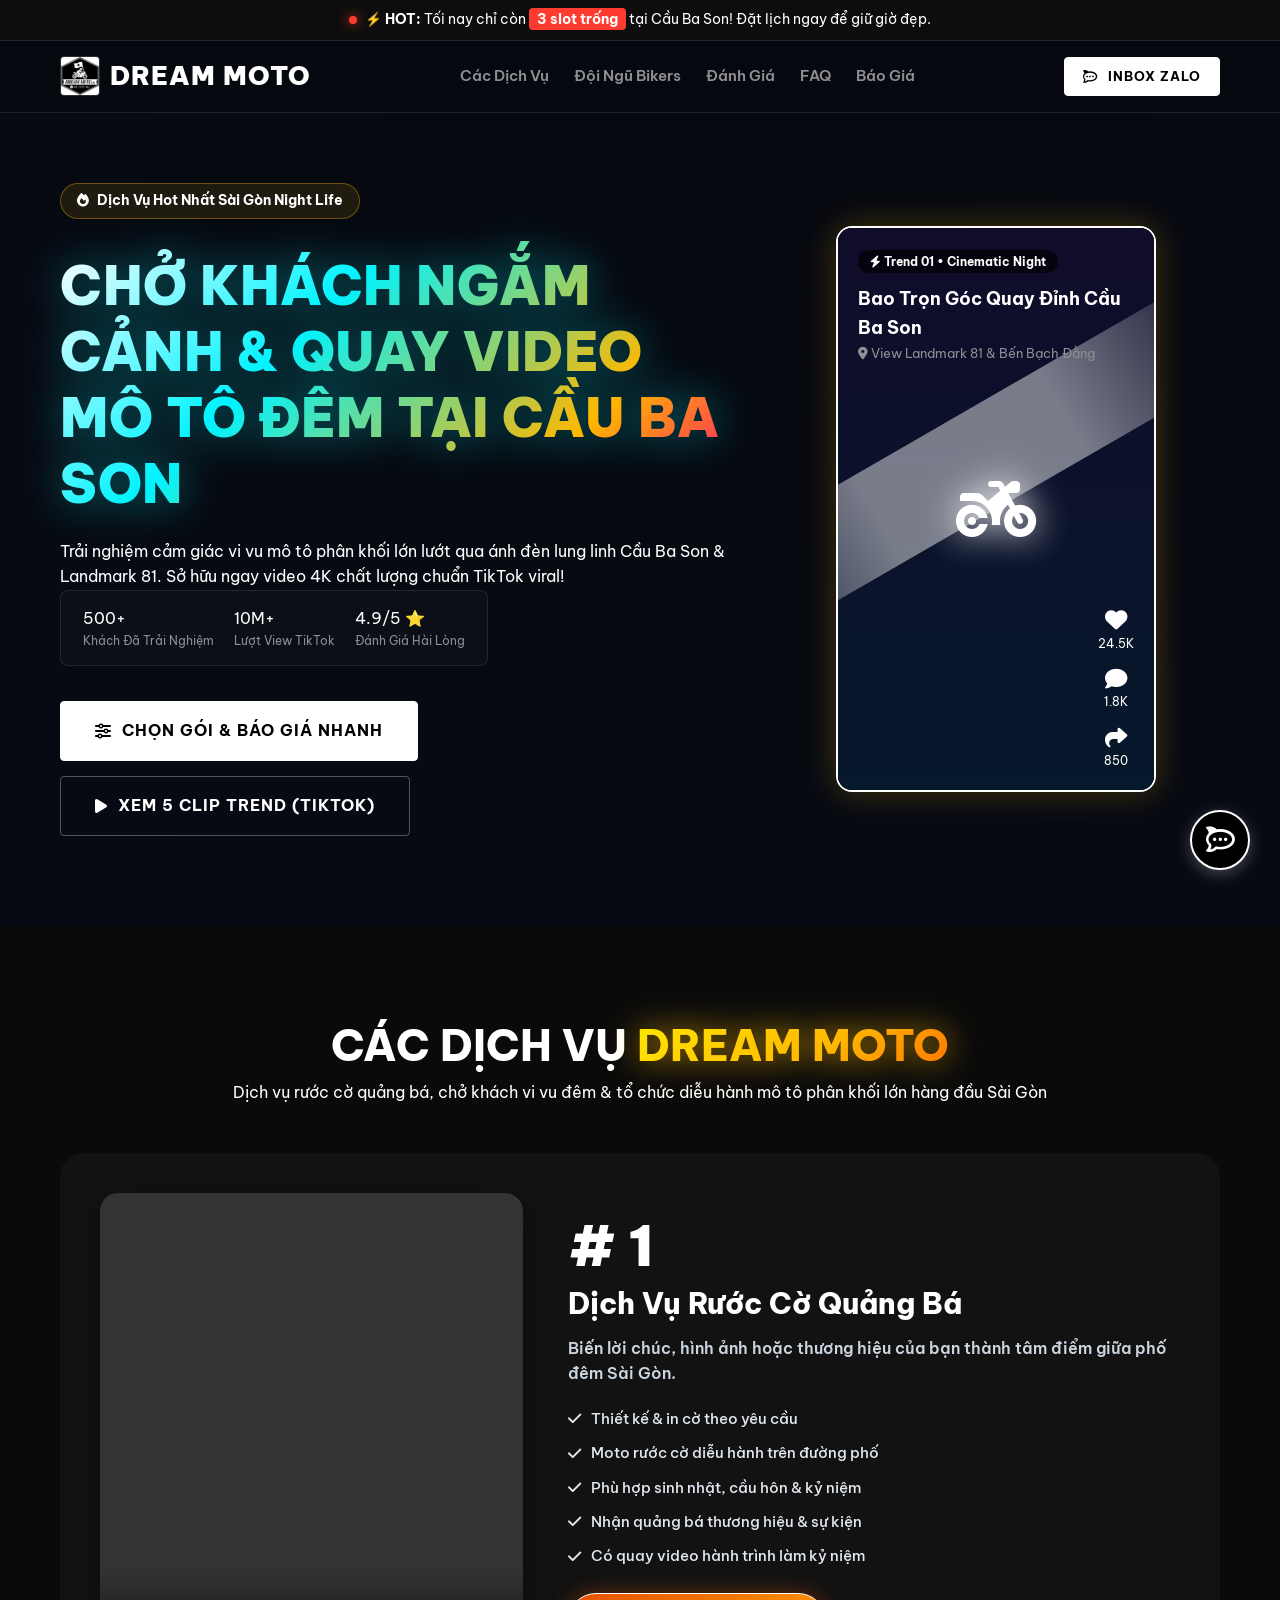
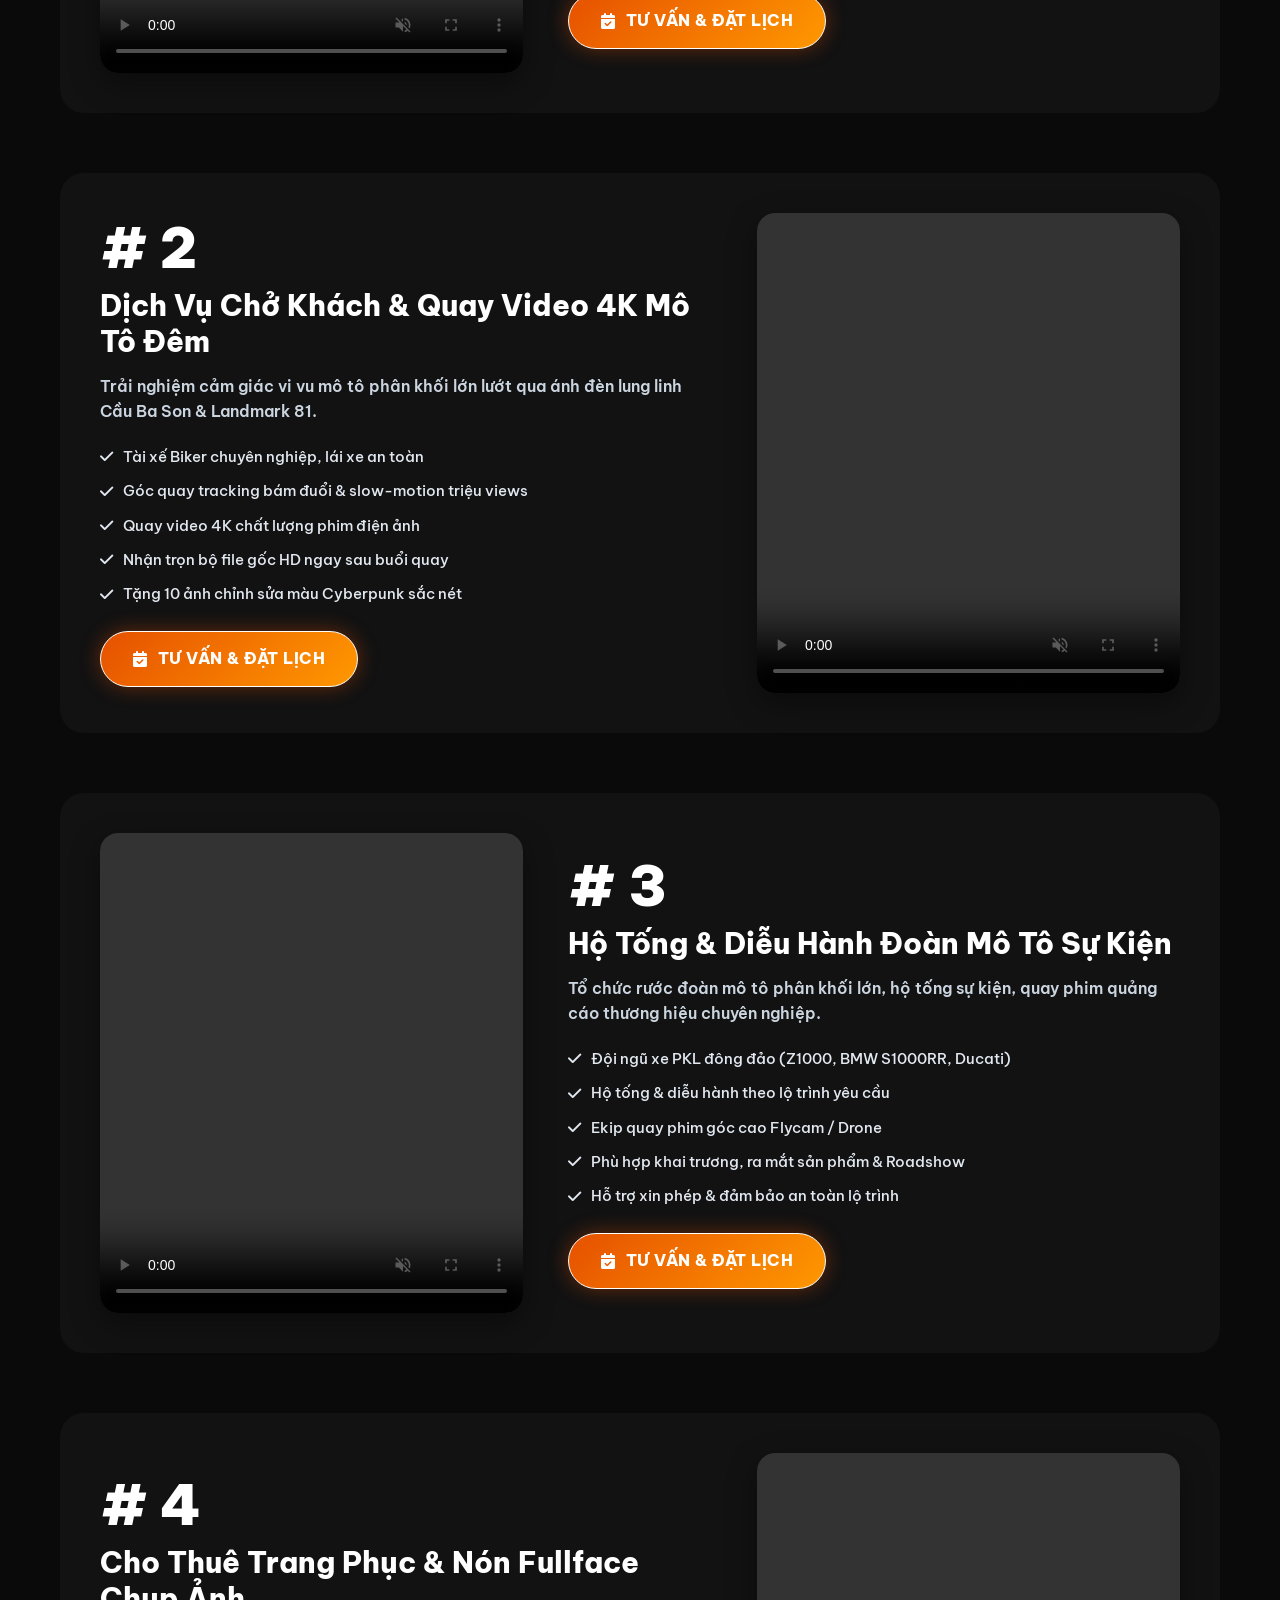
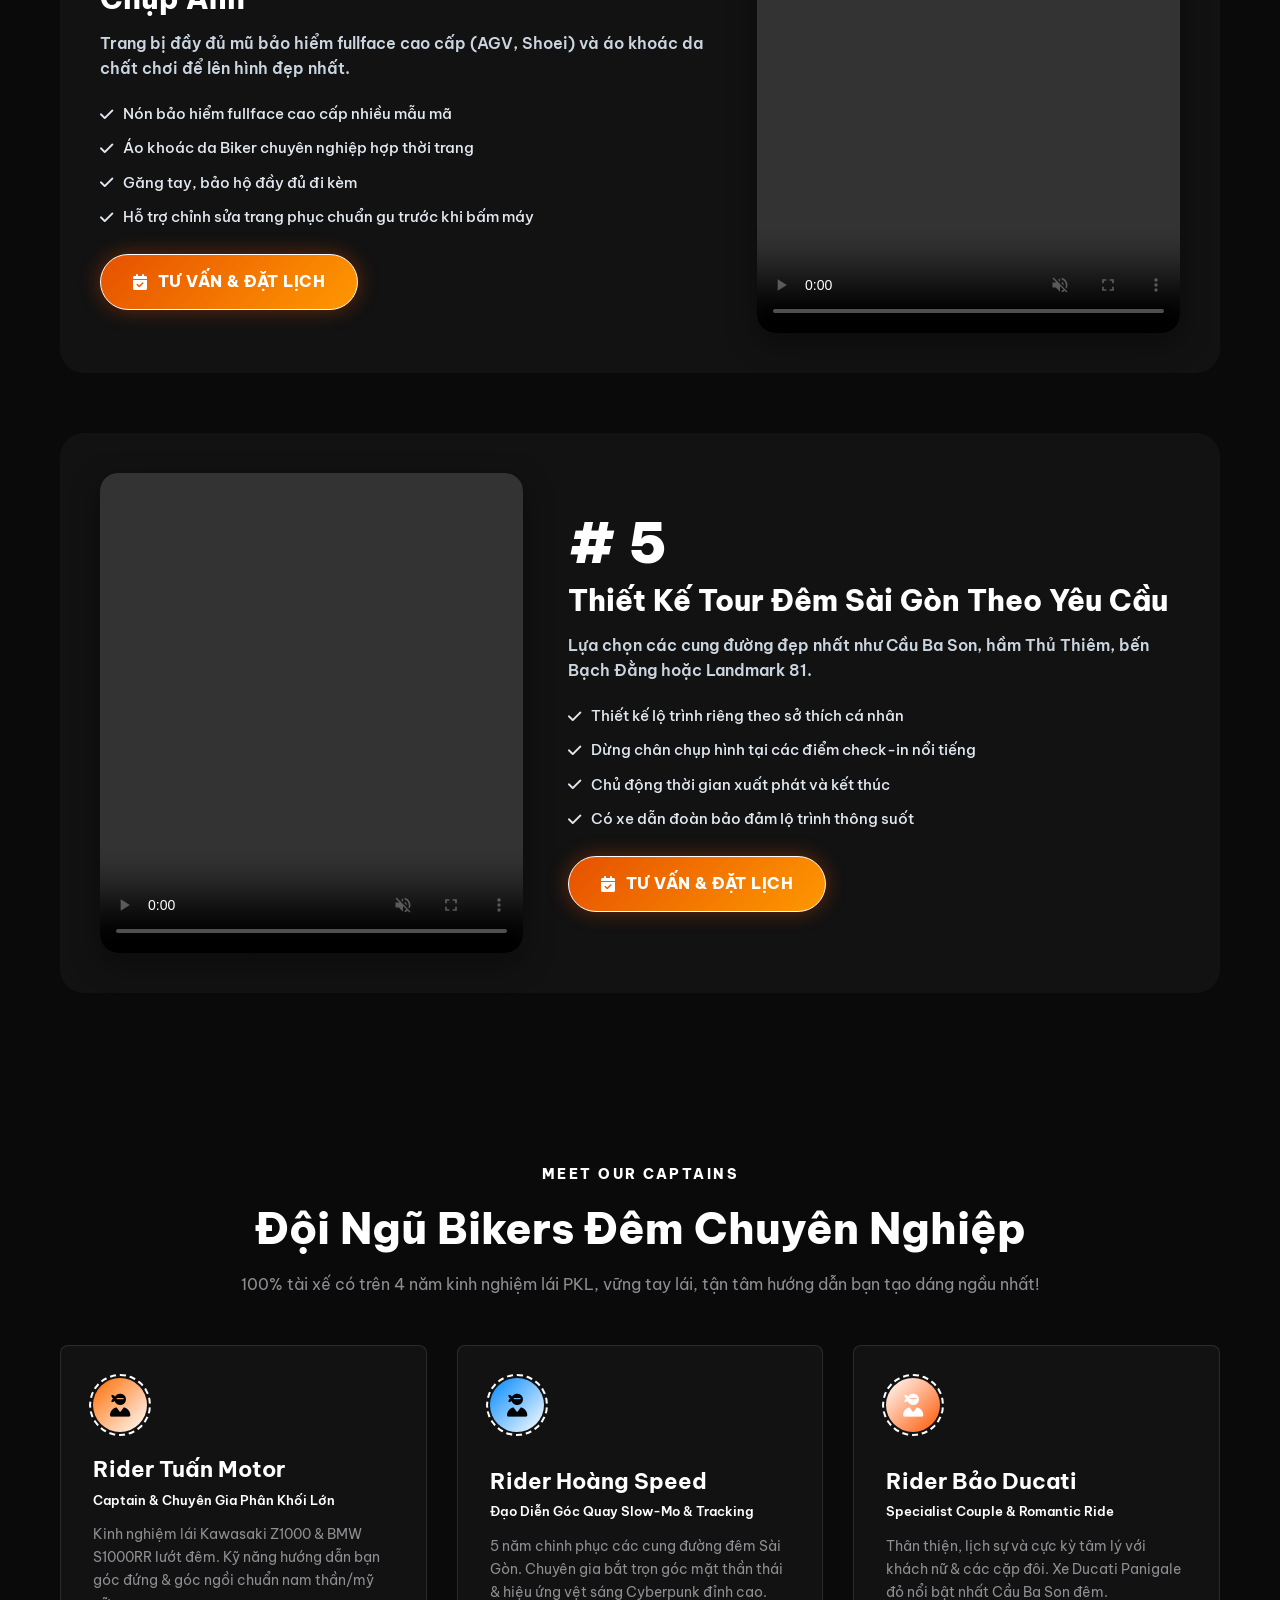
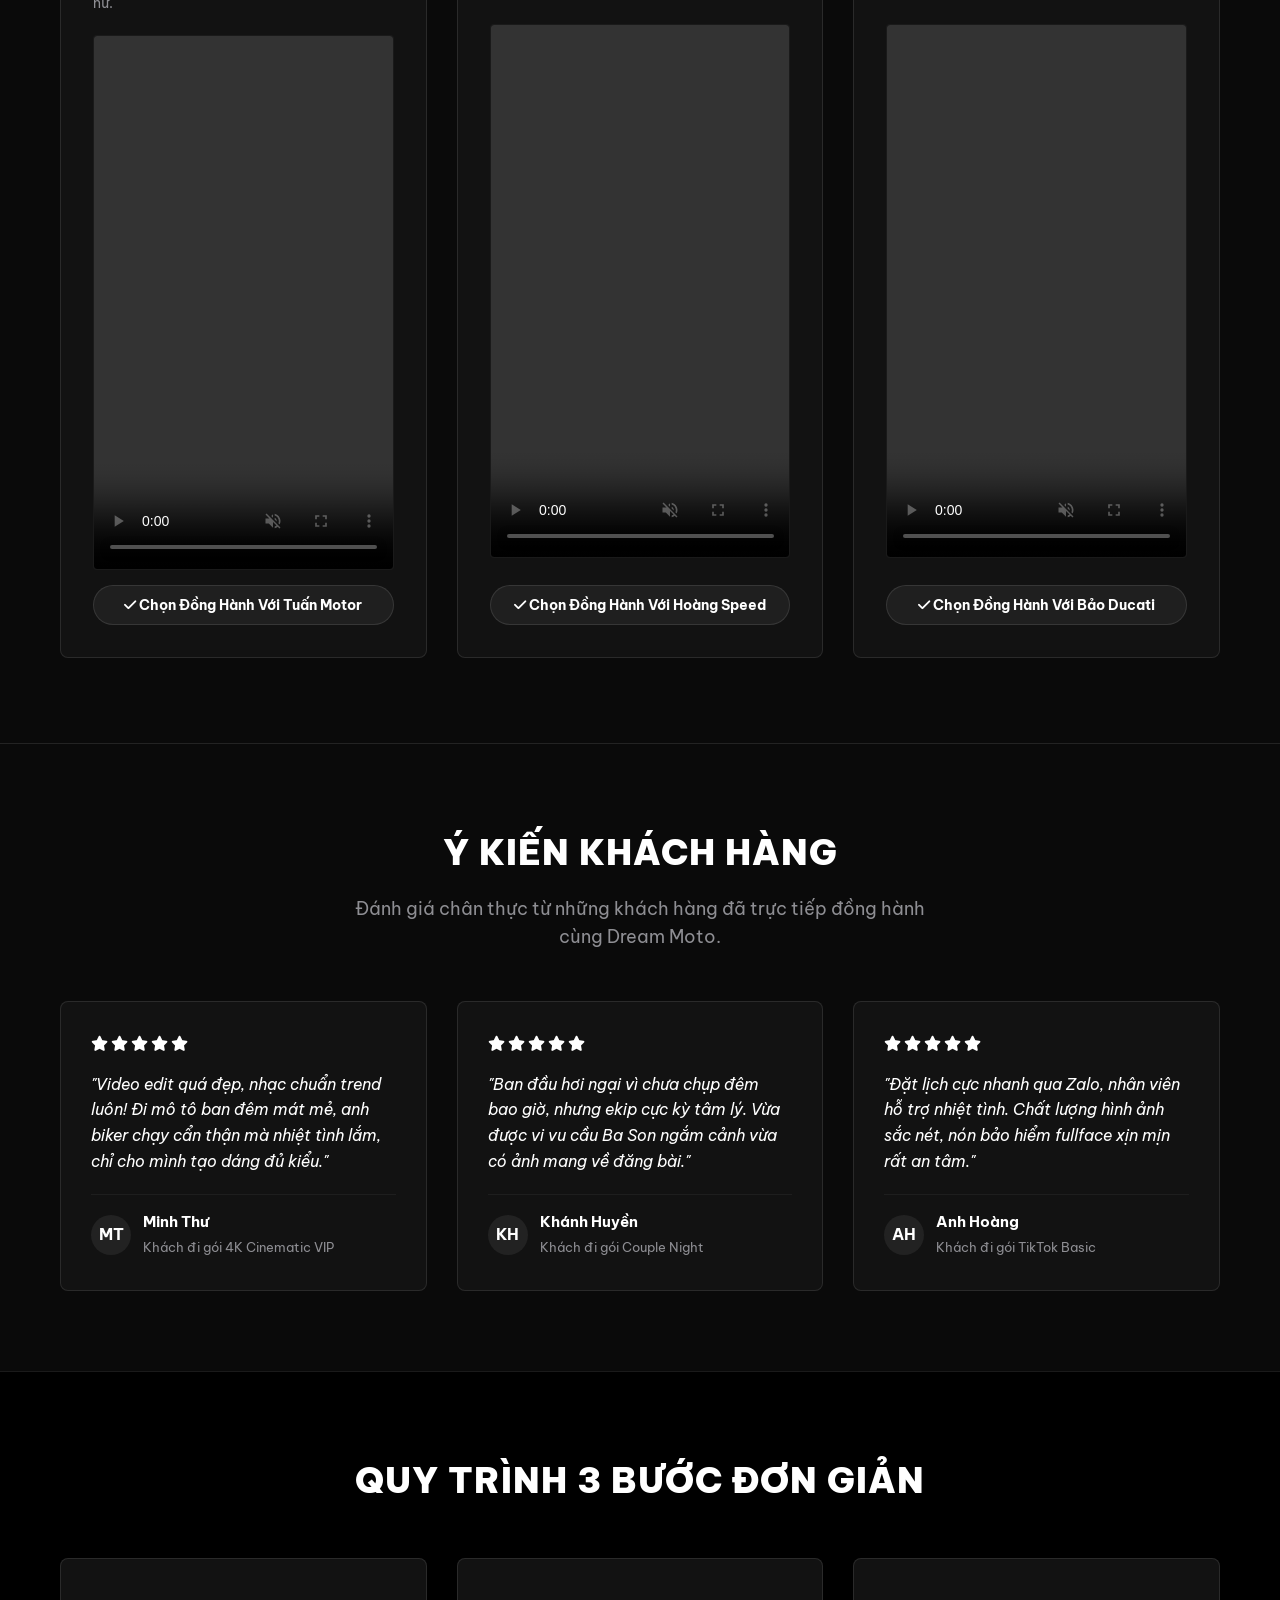
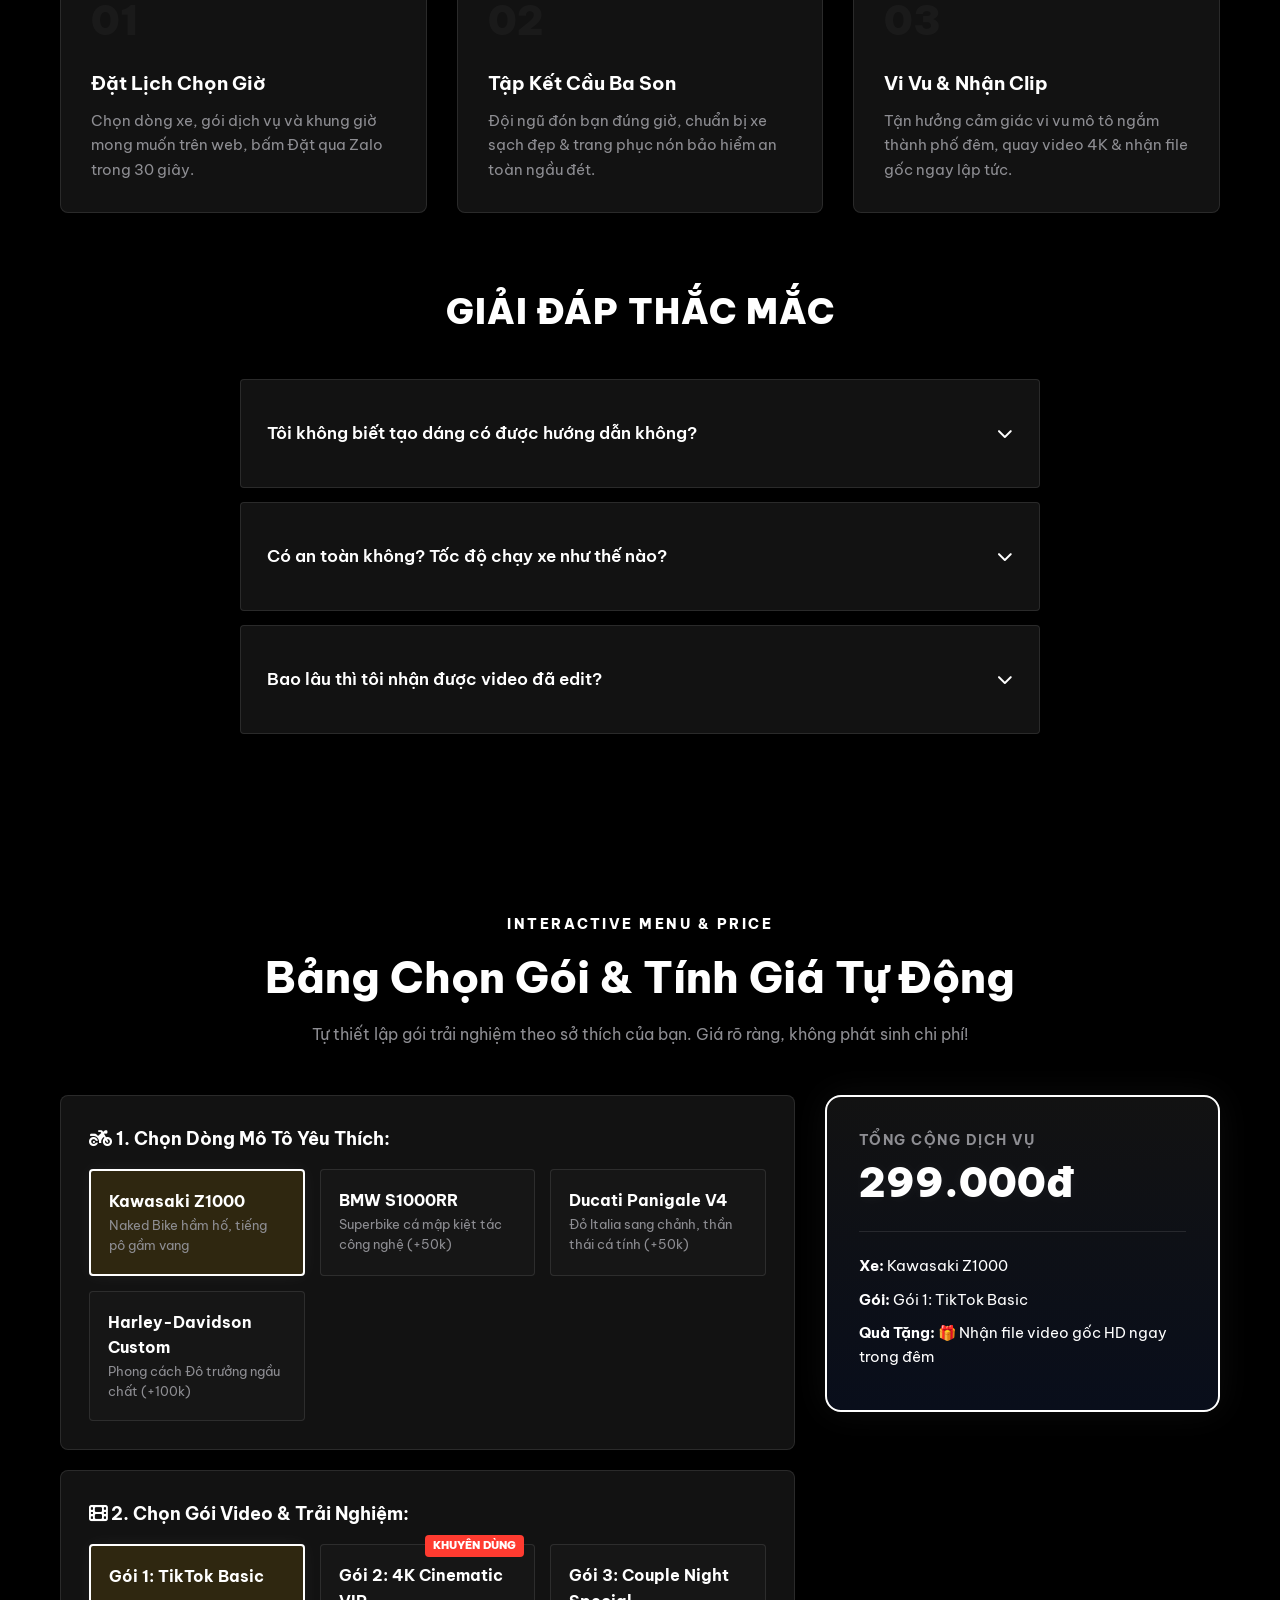
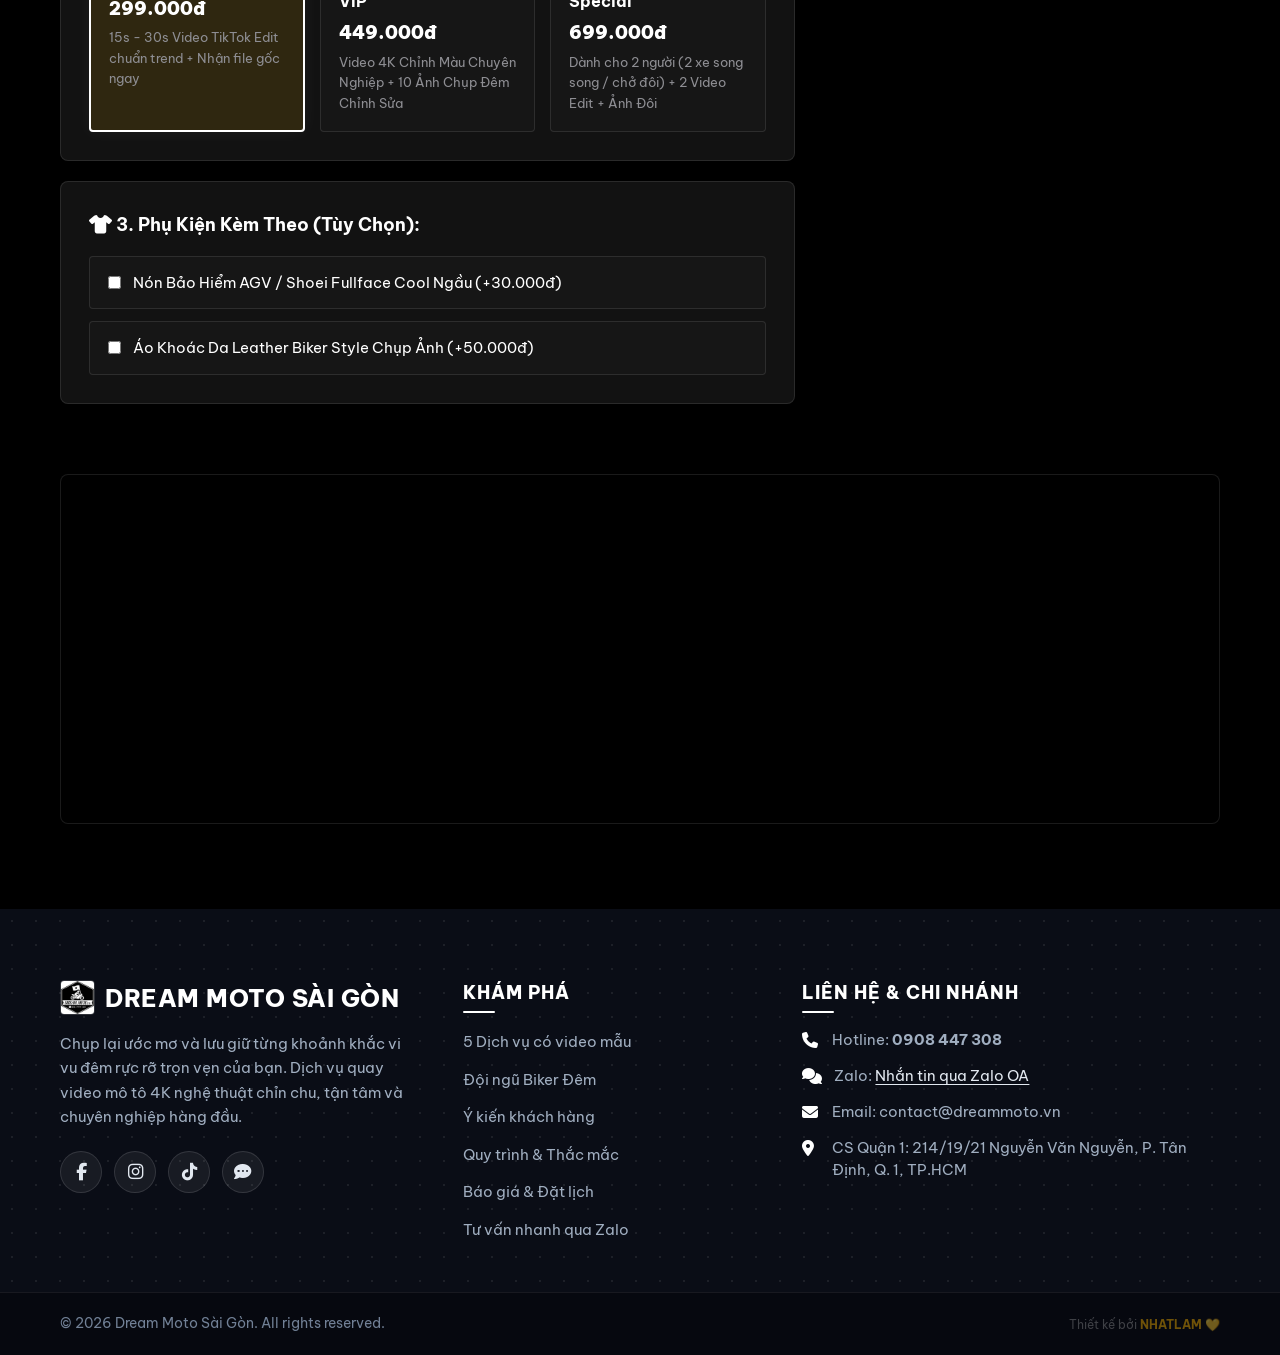
==== commit a64a9763: "Thay the nut dat lich trong bang tinh gia bang floating Zalo icon tron cuoi man hinh" ====
--- a/DreamMotoNight/index.html
+++ b/DreamMotoNight/index.html
@@ -461,27 +461,7 @@
           <div class="summary-details" id="summaryDetails">
             <p><strong>Xe:</strong> <span id="sumBike">Kawasaki Z1000</span></p>
             <p><strong>Gói:</strong> <span id="sumService">Gói 1: TikTok Basic</span></p>
-            <p><strong>Biker Đồng Hành:</strong> <span id="sumBiker" class="gold-text">Rider Tuấn Motor (Mặc Định)</span></p>
-            <p><strong>Quà Tặng:</strong> <span class="gold-text">🎁 Tặng File Video Gốc HD ngay trong đêm</span></p>
-          </div>
-
-          <!-- Realtime Slot Picker inside Calculator -->
-          <div id="slots" class="slot-picker-box">
-            <label class="calc-label"><i class="fa-regular fa-clock"></i> Chọn Khung Giờ Đêm nay:</label>
-            <div class="slot-chips" id="slotChips">
-              <button class="slot-chip active" data-slot="19:30">19:30</button>
-              <button class="slot-chip" data-slot="20:30">20:30</button>
-              <button class="slot-chip" data-slot="21:30">21:30 (Đẹp Nhất)</button>
-              <button class="slot-chip" data-slot="22:30">22:30</button>
-              <button class="slot-chip" data-slot="23:30">23:30 (Chill Về Đêm)</button>
-            </div>
-          </div>
-
-          <div class="summary-action">
-            <a href="#" id="zaloBookingBtn" class="btn btn-primary btn-block btn-lg btn-glow" target="_blank">
-              <i class="fa-brands fa-rocketchat"></i> ĐẶT LỊCH NGAY QUA ZALO
-            </a>
-            <span class="micro-note"><i class="fa-solid fa-shield-halved"></i> Không cần đặt cọc trước • Thanh toán sau khi quay xong</span>
+            <p><strong>Quà Tặng:</strong> <span class="gold-text">🎁 Nhận file video gốc HD ngay trong đêm</span></p>
           </div>
         </div>
       </div>
@@ -569,16 +549,10 @@
     </div>
   </footer>
 
-  <!-- Sticky Mobile Action Bar -->
-  <div class="mobile-sticky-bar">
-    <div class="mobile-sticky-info">
-      <span class="mobile-price-title">Giá từ:</span>
-      <span class="mobile-price" id="mobilePriceDisplay">299.000đ</span>
-    </div>
-    <a href="#calculator" class="btn btn-primary btn-sm btn-glow">
-      <i class="fa-solid fa-calendar-check"></i> Đặt Lịch Ngay
-    </a>
-  </div>
+  <!-- Floating Zalo Button -->
+  <a href="https://zalo.me/0900000000" id="floatingZalo" target="_blank" style="position: fixed; bottom: 30px; right: 30px; z-index: 9999; display: flex; align-items: center; justify-content: center; width: 60px; height: 60px; background: #000000; color: #ffffff; border-radius: 50%; box-shadow: 0 4px 15px rgba(255,255,255,0.25); transition: var(--transition); border: 2px solid #ffffff;">
+    <i class="fa-brands fa-rocketchat" style="font-size: 1.6rem;"></i>
+  </a>
 
   <!-- Video Lightbox Modal -->
   <div id="videoModal" class="video-modal" aria-hidden="true">
